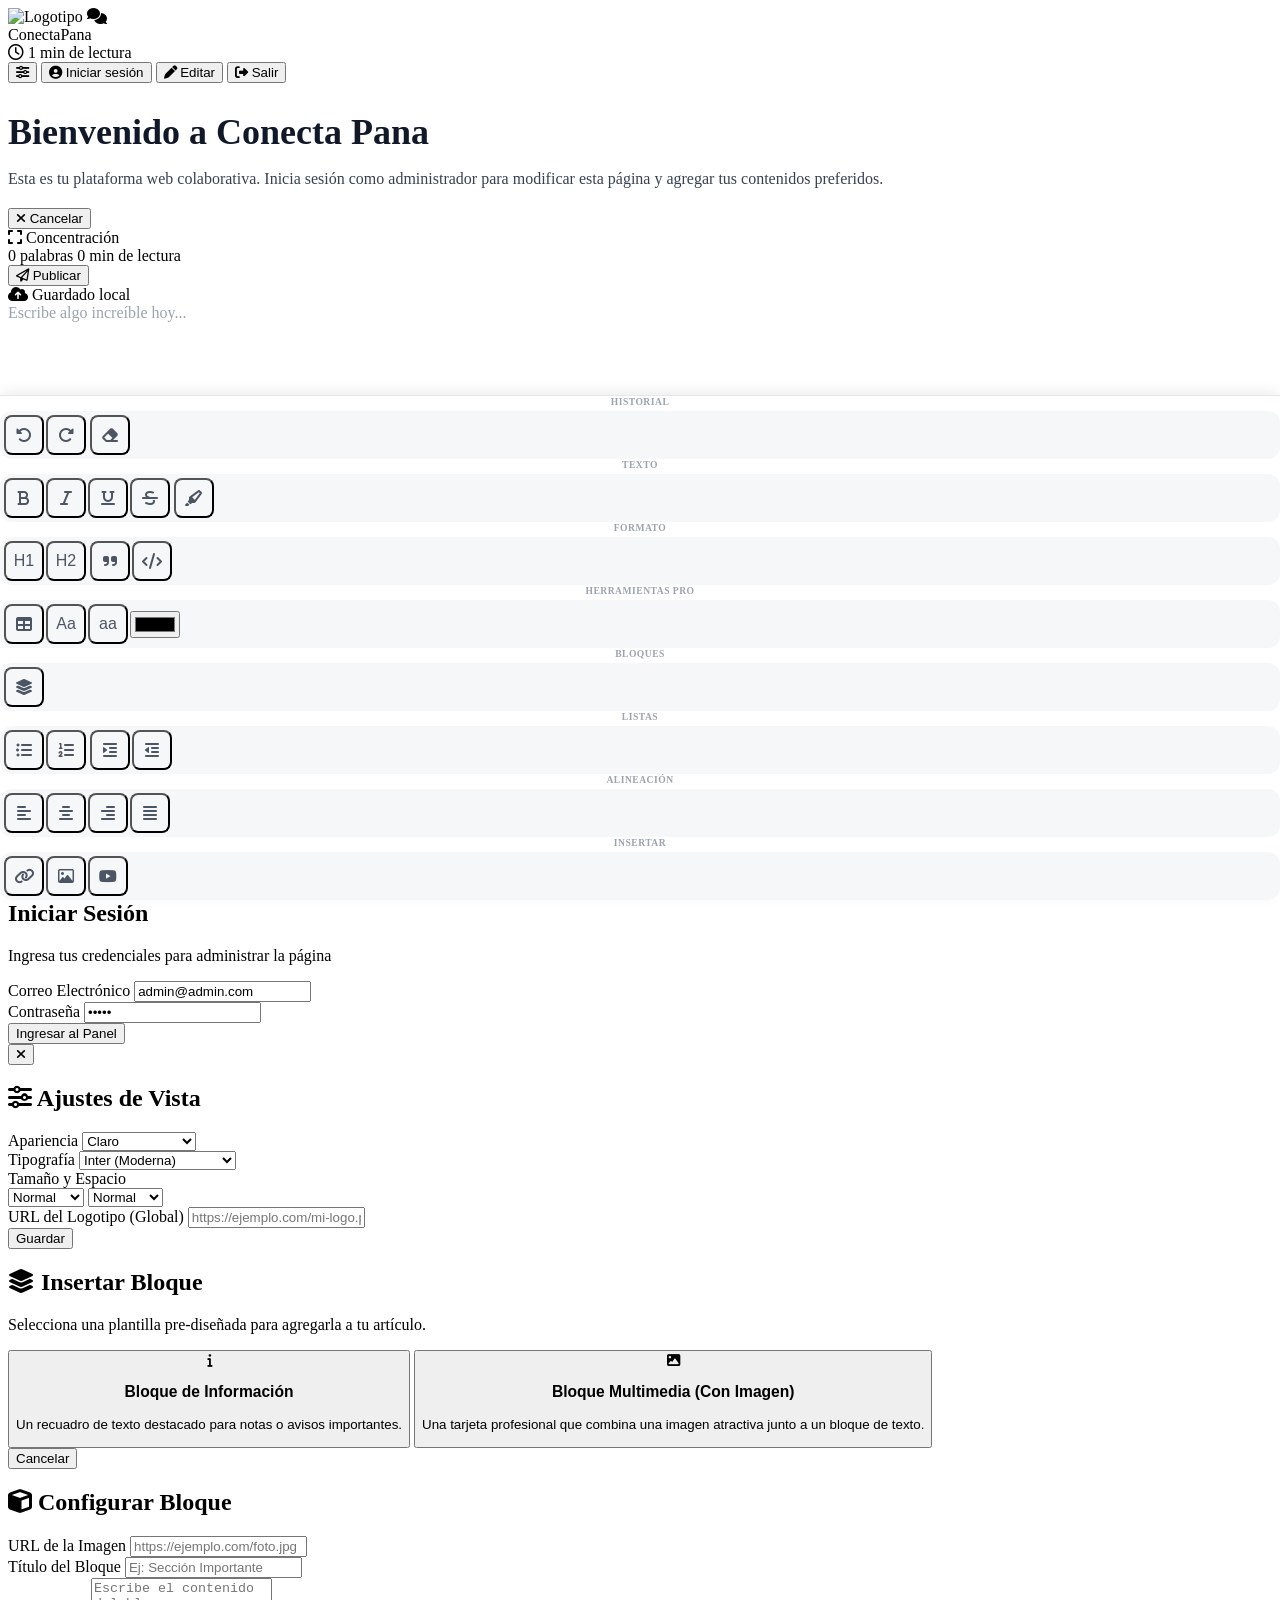
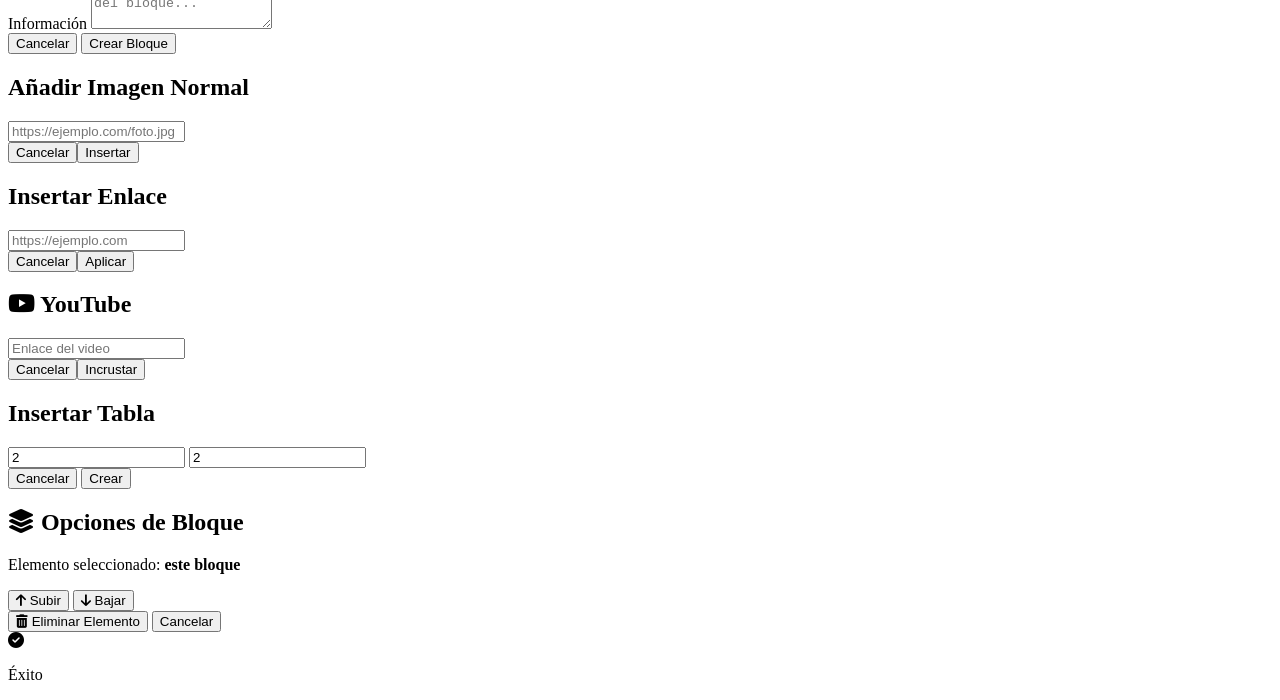
==== index.html @ 4a590394 "Add files via upload" ====
<!DOCTYPE html>
<html lang="es" class="scroll-smooth">
<head>
    <meta charset="UTF-8">
    <meta name="viewport" content="width=device-width, initial-scale=1.0, maximum-scale=1.0, user-scalable=no, interactive-widget=resizes-content">
    <title>Conecta Pana - Plataforma Editorial</title>
    
    <!-- Tailwind CSS -->
    <script src="https://cdn.tailwindcss.com"></script>
    <!-- FontAwesome para iconos de la interfaz -->
    <link rel="stylesheet" href="https://cdnjs.cloudflare.com/ajax/libs/font-awesome/6.4.0/css/all.min.css">
    <!-- Google Fonts seleccionadas para tipografía editorial -->
    <link href="https://fonts.googleapis.com/css2?family=Fira+Code:wght@400;500&family=Inter:wght@300;400;500;600;700&family=Merriweather:ital,wght@0,300;0,400;0,700;1,300&family=Playfair+Display:ital,wght@0,400;0,700;1,400&family=Roboto:wght@300;400;500;700&family=Lora:ital,wght@0,400;0,600;1,400&family=JetBrains+Mono:wght@300;400;500&family=Montserrat:wght@300;400;500;700&display=swap" rel="stylesheet">
    
    <script>
        tailwind.config = {
            darkMode: 'class', 
            theme: {
                extend: {
                    fontFamily: { 
                        sans: ['Inter', 'sans-serif'], serif: ['Merriweather', 'serif'], mono: ['Fira Code', 'monospace'],
                        display: ['Playfair Display', 'serif'], roboto: ['Roboto', 'sans-serif'], lora: ['Lora', 'serif'],
                        jetbrains: ['JetBrains Mono', 'monospace'], montserrat: ['Montserrat', 'sans-serif']
                    }
                }
            }
        }
    </script>
    
    <style>
        /* Estilos detallados del Rich Text para mantener homogeneidad visual */
        .prose-custom { color: #374151; transition: color 0.3s; word-wrap: break-word; }
        .prose-custom h1 { font-size: 2.25rem; font-weight: 700; color: #111827; margin-top: 1.75rem; margin-bottom: 0.75rem; line-height: 1.2; transition: color 0.3s; }
        .prose-custom h2 { font-size: 1.625rem; font-weight: 600; color: #1f2937; margin-top: 1.75rem; margin-bottom: 0.75rem; transition: color 0.3s; }
        .prose-custom h3 { font-size: 1.25rem; font-weight: 600; color: #374151; margin-top: 1.5rem; margin-bottom: 0.5rem; transition: color 0.3s; }
        .prose-custom p { margin-bottom: 1.25rem; }
        .prose-custom img { width: 100%; max-height: 500px; object-fit: cover; border-radius: 1rem; margin: 1.5rem 0; box-shadow: 0 4px 6px -1px rgba(0, 0, 0, 0.1); }
        .prose-custom ul { list-style-type: disc; padding-left: 1.75rem; margin-bottom: 1.25rem; }
        .prose-custom ol { list-style-type: decimal; padding-left: 1.75rem; margin-bottom: 1.25rem; }
        .prose-custom li { margin-bottom: 0.375rem; }
        .prose-custom b, .prose-custom strong { font-weight: 600; color: #111827; transition: color 0.3s; }
        .prose-custom a { color: #4f46e5; text-decoration: underline; text-underline-offset: 4px; }
        .prose-custom blockquote { border-left: 4px solid #e5e7eb; padding-left: 1rem; font-style: italic; color: #6b7280; margin: 1.25rem 0; }
        .prose-custom hr { border: 0; height: 1px; background: #e5e7eb; margin: 2rem 0; }
        .prose-custom pre { background-color: #1f2937; color: #f8f8f2; padding: 1rem; border-radius: 0.5rem; overflow-x: auto; font-family: 'JetBrains Mono', monospace; font-size: 0.875rem; margin: 1.5rem 0; }
        .prose-custom mark { background-color: #fef08a; color: #854d0e; padding: 0 0.25rem; border-radius: 0.25rem; }
        .prose-custom iframe { width: 100%; aspect-ratio: 16 / 9; border-radius: 0.75rem; margin: 1.5rem 0; }
        .prose-custom table { width: 100%; border-collapse: collapse; margin: 1.5rem 0; }
        .prose-custom td, .prose-custom th { border: 1px solid #e5e7eb; padding: 0.75rem; text-align: left; }
        
        /* Tema Oscuro */
        .dark .prose-custom { color: #d1d5db; }
        .dark .prose-custom h1, .dark .prose-custom b, .dark .prose-custom strong { color: #f9fafb; }
        .dark .prose-custom h2, .dark .prose-custom h3 { color: #f3f4f6; }
        .dark .prose-custom a { color: #818cf8; }
        .dark .prose-custom blockquote { border-left-color: #4b5563; color: #9ca3af; }
        .dark .prose-custom hr { background: #374151; }
        .dark .prose-custom pre { background-color: #111827; border: 1px solid #374151; }
        .dark .prose-custom mark { background-color: #ca8a04; color: #fef08a; }
        .dark .prose-custom td, .dark .prose-custom th { border-color: #374151; }

        /* Estilos Especiales: Bloques de Información y Multimedia */
        .prose-custom .custom-block-info { background: #f3f4f6; border-left: 4px solid #4f46e5; padding: 1.25rem; border-radius: 0 0.5rem 0.5rem 0; margin: 1.5rem 0; }
        .prose-custom .custom-block-info h3 { margin-top: 0; color: #111827; }
        .prose-custom .custom-block-info p:last-child { margin-bottom: 0; }
        
        .prose-custom .custom-block-media { display: flex; flex-direction: column; gap: 1.25rem; background: #ffffff; border: 1px solid #e5e7eb; padding: 1.25rem; border-radius: 0.75rem; margin: 1.5rem 0; box-shadow: 0 1px 3px rgba(0,0,0,0.05); }
        .prose-custom .custom-block-media img { margin: 0; border-radius: 0.5rem; width: 100%; height: 200px; object-fit: cover; }
        .prose-custom .custom-block-media h3 { margin-top: 0; color: #111827; }
        .prose-custom .custom-block-media p:last-child { margin-bottom: 0; }
        @media (min-width: 640px) {
            .prose-custom .custom-block-media { flex-direction: row; align-items: center; }
            .prose-custom .custom-block-media > div:first-child { flex: 1; min-width: 250px; }
            .prose-custom .custom-block-media > div:last-child { flex: 2; }
            .prose-custom .custom-block-media img { height: 100%; min-height: 180px; }
        }

        .dark .custom-block-info { background: #1f2937 !important; border-left-color: #6366f1 !important; }
        .dark .custom-block-info h3 { color: #f9fafb !important; }
        .dark .custom-block-media { background: #111827 !important; border-color: #374151 !important; }
        .dark .custom-block-media h3 { color: #f9fafb !important; }

        /* Tema Sepia */
        .sepia-mode { background-color: #f4ecd8 !important; color: #433422 !important; }
        .sepia-mode .prose-custom { color: #4f3f2e; }
        .sepia-mode .prose-custom h1, .sepia-mode .prose-custom h2, .sepia-mode .prose-custom h3, .sepia-mode .prose-custom b, .sepia-mode .prose-custom strong { color: #2c1a0c; }
        .sepia-mode .prose-custom a { color: #b45309; }
        .sepia-mode .prose-custom blockquote { border-left-color: #d97706; color: #6d5036; }
        .sepia-mode .prose-custom hr { background: #e6d3a8; }
        .sepia-mode .prose-custom pre { background-color: #e6d3a8; color: #433422; border: 1px solid #d9c391; }
        .sepia-mode .prose-custom td, .sepia-mode .prose-custom th { border-color: #d9c391; }
        .sepia-mode .custom-block-info { background: #e6d3a8 !important; border-left-color: #b45309 !important; }
        .sepia-mode .custom-block-info h3 { color: #2c1a0c !important; }
        .sepia-mode .custom-block-media { background: #f4ecd8 !important; border-color: #d9c391 !important; }
        .sepia-mode .custom-block-media h3 { color: #2c1a0c !important; }
        
        [contenteditable]:empty:before { content: attr(placeholder); color: #9ca3af; pointer-events: none; display: block; }

        .no-scrollbar::-webkit-scrollbar { display: none; }
        .no-scrollbar { -ms-overflow-style: none; scrollbar-width: none; }

        /* Barra de herramientas fija e inteligente */
        .mobile-toolbar {
            position: fixed; left: 0; right: 0; bottom: 0; z-index: 9999;
            background-color: rgba(255, 255, 255, 0.98); backdrop-filter: blur(10px);
            border-top: 1px solid #e5e7eb; box-shadow: 0 -4px 15px -3px rgba(0, 0, 0, 0.1);
            padding-bottom: env(safe-area-inset-bottom);
            transition: background-color 0.3s;
        }
        .dark .mobile-toolbar { background-color: rgba(17, 24, 39, 0.98); border-top-color: #374151; box-shadow: 0 -4px 15px -3px rgba(0, 0, 0, 0.5); }
        .sepia-mode .mobile-toolbar { background-color: rgba(244, 236, 216, 0.98); border-top-color: #e6d3a8; box-shadow: 0 -4px 15px -3px rgba(67, 52, 34, 0.1); }

        .toolbar-btn-mobile {
            flex-shrink: 0; width: 2.5rem; height: 2.5rem; display: flex; align-items: center; justify-content: center;
            border-radius: 0.5rem; color: #4b5563; background-color: transparent; transition: all 0.2s; font-size: 1rem;
        }
        .toolbar-btn-mobile:active { background-color: #e0e7ff; color: #4f46e5; }
        .dark .toolbar-btn-mobile { color: #e5e7eb; }
        .dark .toolbar-btn-mobile:active { background-color: #374151; color: #818cf8; }
        .sepia-mode .toolbar-btn-mobile { color: #5f4a36; }
        .sepia-mode .toolbar-btn-mobile:active { background-color: #e6d3a8; color: #b45309; }

        .toolbar-section { display: flex; flex-direction: column; gap: 0.25rem; position: relative; }
        .toolbar-section-label { font-size: 0.6rem; font-weight: 700; text-transform: uppercase; letter-spacing: 0.05em; color: #9ca3af; text-align: center; }
        .dark .toolbar-section-label { color: #6b7280; } .sepia-mode .toolbar-section-label { color: #a89f91; }
        
        .toolbar-group { display: flex; align-items: center; gap: 0.125rem; background-color: rgba(243, 244, 246, 0.7); padding: 0.25rem; border-radius: 0.75rem; }
        .dark .toolbar-group { background-color: rgba(31, 41, 55, 0.6); } .sepia-mode .toolbar-group { background-color: rgba(230, 211, 168, 0.4); }

        .editor-container { padding-bottom: 60vh; }

        /* Barra de progreso de lectura */
        #progress-container { position: fixed; top: 0; left: 0; width: 100%; height: 3px; z-index: 99999; background: transparent; }
        #progress-bar { height: 100%; width: 0%; background: linear-gradient(90deg, #4f46e5, #ec4899); transition: width 0.15s ease-out; }
    </style>
</head>
<body class="bg-[#fafafa] dark:bg-gray-900 min-h-screen font-sans text-gray-800 dark:text-gray-200 antialiased selection:bg-indigo-100 dark:selection:bg-indigo-900 transition-colors duration-300 relative">

    <!-- Barra de progreso -->
    <div id="progress-container"><div id="progress-bar"></div></div>

    <nav id="main-nav" class="sticky top-0 z-40 w-full bg-white/80 dark:bg-gray-900/80 backdrop-blur-lg border-b border-gray-200/50 dark:border-gray-800 shadow-sm transition-transform duration-300">
        <div class="max-w-6xl mx-auto px-4 h-16 flex justify-between items-center">
            
            <!-- Logotipo y Nombre -->
            <div class="flex items-center gap-2 text-indigo-600 dark:text-indigo-400">
                <div id="brand-logo-container" class="w-8 h-8 rounded-lg bg-indigo-600 dark:bg-indigo-500 text-white flex items-center justify-center overflow-hidden shadow-md">
                    <img id="brand-logo-img" src="" class="w-full h-full object-cover hidden animate-fade-in" alt="Logotipo">
                    <i id="brand-logo-icon" class="fa-solid fa-comments text-sm"></i>
                </div>
                <span class="font-bold text-lg tracking-tight text-gray-900 dark:text-white">Conecta<span class="text-indigo-600 dark:text-indigo-400 font-extrabold">Pana</span></span>
            </div>
            
            <!-- Herramientas de estado y sesión -->
            <div class="flex items-center gap-2">
                <!-- Estadísticas de lectura -->
                <div class="hidden md:flex items-center text-xs font-medium text-gray-500 dark:text-gray-400 mr-2 bg-gray-100 dark:bg-gray-800 px-3 py-1.5 rounded-full">
                    <i class="fa-regular fa-clock mr-1.5"></i> <span id="nav-read-time">1 min de lectura</span>
                </div>

                <button id="btn-open-settings" class="w-10 h-10 flex items-center justify-center rounded-full text-gray-600 dark:text-gray-300 bg-gray-100/80 dark:bg-gray-800 hover:bg-gray-200 dark:hover:bg-gray-700 transition-all cursor-pointer" title="Ajustes de visualización">
                    <i class="fa-solid fa-sliders"></i>
                </button>
                
                <!-- Botón de Iniciar sesión -->
                <button id="btn-open-login" class="flex items-center gap-2 px-4 py-2 rounded-full text-sm font-semibold text-white bg-indigo-600 dark:bg-indigo-500 hover:bg-indigo-700 dark:hover:bg-indigo-600 transition-all cursor-pointer shadow-md hover:scale-[1.02] active:scale-[0.98]">
                    <i class="fa-solid fa-circle-user text-base"></i>
                    <span class="hidden sm:inline">Iniciar sesión</span>
                </button>

                <!-- Botón de "Editar" -->
                <button id="btn-edit-page" class="hidden flex items-center gap-2 px-4 py-2 rounded-full text-sm font-semibold text-white bg-emerald-600 dark:bg-emerald-500 hover:bg-emerald-700 dark:hover:bg-emerald-600 transition-all cursor-pointer shadow-md hover:scale-[1.02] active:scale-[0.98]">
                    <i class="fa-solid fa-pen text-base"></i>
                    <span class="hidden sm:inline">Editar</span>
                </button>
                
                <!-- Botón de Cerrar sesión -->
                <button id="btn-logout" class="hidden px-4 py-2 rounded-full text-sm font-semibold text-red-600 dark:text-red-400 bg-red-50 dark:bg-red-900/30 hover:bg-red-100 transition-all cursor-pointer">
                    <i class="fa-solid fa-right-from-bracket mr-1"></i> Salir
                </button>
            </div>
        </div>
    </nav>

    <main id="main-container" class="max-w-3xl mx-auto mt-4 px-4 sm:px-6 transition-all duration-300">
        
        <!-- Vista previa de carga (Skeleton) -->
        <div id="skeleton-loader" class="w-full space-y-6 py-10 animate-pulse">
            <div class="h-10 bg-gray-200 dark:bg-gray-800 rounded-lg w-3/4"></div>
            <div class="space-y-3">
                <div class="h-4 bg-gray-200 dark:bg-gray-800 rounded w-full"></div>
                <div class="h-4 bg-gray-200 dark:bg-gray-800 rounded w-5/6"></div>
            </div>
        </div>

        <!-- Vista de lectura principal -->
        <article id="content-display" class="prose-custom w-full pb-20 transition-all duration-500"></article>

        <!-- Área del Editor -->
        <div id="content-editor-area" class="hidden flex flex-col bg-white dark:bg-gray-900 min-h-screen transition-all w-full">
            
            <div class="flex justify-between items-center py-3 border-b border-gray-100 dark:border-gray-800 sticky top-0 sm:top-[64px] bg-white/95 dark:bg-gray-900/95 backdrop-blur-md z-30">
                <button id="btn-cancel" class="px-3 py-2 text-sm font-medium text-gray-600 dark:text-gray-400 cursor-pointer flex items-center gap-1 hover:text-gray-800 dark:hover:text-gray-200 transition-colors">
                    <i class="fa-solid fa-xmark"></i> <span class="hidden sm:inline">Cancelar</span>
                </button>
                
                <div class="flex items-center gap-4 text-xs font-semibold text-gray-400">
                    <div class="flex items-center gap-1.5 bg-gray-100 dark:bg-gray-800 px-3 py-1.5 rounded-full cursor-pointer hover:bg-gray-200 dark:hover:bg-gray-700 transition" id="btn-fullscreen" title="Modo Concentración">
                        <i class="fa-solid fa-expand text-indigo-500"></i> <span class="hidden sm:inline">Concentración</span>
                    </div>
                    <div class="hidden sm:flex flex-col text-center">
                        <span id="editor-words" class="text-gray-700 dark:text-gray-300">0 palabras</span>
                        <span id="editor-time" class="text-[10px] font-normal">0 min de lectura</span>
                    </div>
                </div>
                
                <button id="btn-save" class="flex items-center gap-2 px-5 py-2 bg-indigo-600 hover:bg-indigo-700 text-white text-sm font-semibold rounded-full shadow-md transition-all cursor-pointer">
                    <i class="fa-regular fa-paper-plane"></i> <span class="hidden sm:inline">Publicar</span>
                </button>
            </div>
            
            <div class="editor-container w-full mt-2 relative">
                <div id="draft-indicator" class="absolute top-0 right-2 text-[10px] font-medium text-emerald-500 opacity-0 transition-opacity"><i class="fa-solid fa-cloud-arrow-up"></i> Guardado local</div>
                <div id="editor" contenteditable="true" placeholder="Escribe algo increíble hoy..." class="prose-custom w-full min-h-[400px] focus:outline-none bg-white dark:bg-gray-900 pt-4 relative"></div>
            </div>

            <div id="mobile-toolbar" class="mobile-toolbar hidden">
                <div class="h-1 w-10 bg-gray-300 dark:bg-gray-700 rounded-full mx-auto my-1"></div>
                <div class="flex overflow-x-auto gap-4 px-3 pb-3 pt-1 no-scrollbar scroll-smooth items-end">
                    
                    <div class="toolbar-section">
                        <span class="toolbar-section-label">Historial</span>
                        <div class="toolbar-group">
                            <button id="btn-undo" class="toolbar-btn-mobile" title="Deshacer"><i class="fa-solid fa-rotate-left"></i></button>
                            <button id="btn-redo" class="toolbar-btn-mobile" title="Rehacer"><i class="fa-solid fa-rotate-right"></i></button>
                            <div class="w-px h-5 bg-gray-300 dark:bg-gray-600 mx-0.5"></div>
                            <button id="btn-clear" class="toolbar-btn-mobile text-red-500" title="Limpiar Formato"><i class="fa-solid fa-eraser"></i></button>
                        </div>
                    </div>

                    <div class="toolbar-section">
                        <span class="toolbar-section-label">Texto</span>
                        <div class="toolbar-group">
                            <button id="btn-bold" class="toolbar-btn-mobile font-bold"><i class="fa-solid fa-bold"></i></button>
                            <button id="btn-italic" class="toolbar-btn-mobile italic"><i class="fa-solid fa-italic"></i></button>
                            <button id="btn-underline" class="toolbar-btn-mobile underline"><i class="fa-solid fa-underline"></i></button>
                            <button id="btn-strike" class="toolbar-btn-mobile line-through"><i class="fa-solid fa-strikethrough"></i></button>
                            <div class="w-px h-5 bg-gray-300 dark:bg-gray-600 mx-0.5"></div>
                            <button id="btn-highlight" class="toolbar-btn-mobile text-yellow-500" title="Resaltar"><i class="fa-solid fa-highlighter"></i></button>
                        </div>
                    </div>

                    <div class="toolbar-section">
                        <span class="toolbar-section-label">Formato</span>
                        <div class="toolbar-group">
                            <button id="btn-h1" class="toolbar-btn-mobile font-bold text-sm">H1</button>
                            <button id="btn-h2" class="toolbar-btn-mobile font-semibold text-sm">H2</button>
                            <div class="w-px h-5 bg-gray-300 dark:bg-gray-600 mx-0.5"></div>
                            <button id="btn-quote" class="toolbar-btn-mobile"><i class="fa-solid fa-quote-right text-sm"></i></button>
                            <button id="btn-code" class="toolbar-btn-mobile font-mono text-sm"><i class="fa-solid fa-code"></i></button>
                        </div>
                    </div>

                    <div class="toolbar-section">
                        <span class="toolbar-section-label text-blue-600">Herramientas Pro</span>
                        <div class="toolbar-group border border-blue-100 dark:border-blue-900 bg-blue-50/50 dark:bg-blue-900/20">
                            <button id="btn-open-table" class="toolbar-btn-mobile" title="Insertar Tabla"><i class="fa-solid fa-table"></i></button>
                            <button id="btn-upper" class="toolbar-btn-mobile" title="MAYÚSCULAS">Aa</button>
                            <button id="btn-lower" class="toolbar-btn-mobile" title="minúsculas">aa</button>
                            <input type="color" id="color-picker" class="w-6 h-6 rounded-full cursor-pointer ml-1" title="Color de texto">
                        </div>
                    </div>

                    <div class="toolbar-section">
                        <span class="toolbar-section-label text-emerald-600 dark:text-emerald-400">Bloques</span>
                        <div class="toolbar-group border border-emerald-200 dark:border-emerald-800 bg-emerald-50/50 dark:bg-emerald-900/20">
                            <button id="btn-open-blocks" class="toolbar-btn-mobile text-emerald-600 dark:text-emerald-400" title="Insertar Bloque Pre-diseñado"><i class="fa-solid fa-layer-group"></i></button>
                        </div>
                    </div>

                    <div class="toolbar-section">
                        <span class="toolbar-section-label">Listas</span>
                        <div class="toolbar-group">
                            <button id="btn-ul" class="toolbar-btn-mobile"><i class="fa-solid fa-list-ul"></i></button>
                            <button id="btn-ol" class="toolbar-btn-mobile"><i class="fa-solid fa-list-ol"></i></button>
                            <div class="w-px h-5 bg-gray-300 dark:bg-gray-600 mx-0.5"></div>
                            <button id="btn-indent" class="toolbar-btn-mobile text-sm" title="Aumentar Sangría"><i class="fa-solid fa-indent"></i></button>
                            <button id="btn-outdent" class="toolbar-btn-mobile text-sm" title="Reducir Sangría"><i class="fa-solid fa-outdent"></i></button>
                        </div>
                    </div>

                    <div class="toolbar-section">
                        <span class="toolbar-section-label">Alineación</span>
                        <div class="toolbar-group">
                            <button id="btn-align-left" class="toolbar-btn-mobile"><i class="fa-solid fa-align-left"></i></button>
                            <button id="btn-align-center" class="toolbar-btn-mobile"><i class="fa-solid fa-align-center"></i></button>
                            <button id="btn-align-right" class="toolbar-btn-mobile"><i class="fa-solid fa-align-right"></i></button>
                            <button id="btn-align-justify" class="toolbar-btn-mobile"><i class="fa-solid fa-align-justify"></i></button>
                        </div>
                    </div>

                    <div class="toolbar-section pr-4">
                        <span class="toolbar-section-label text-indigo-500">Insertar</span>
                        <div class="toolbar-group border border-indigo-100 dark:border-indigo-900 bg-indigo-50/50 dark:bg-indigo-900/20">
                            <button id="btn-open-link" class="toolbar-btn-mobile text-blue-600 dark:text-blue-400" title="Vincular enlace"><i class="fa-solid fa-link"></i></button>
                            <button id="btn-open-image" class="toolbar-btn-mobile text-indigo-600 dark:text-indigo-400" title="Añadir imagen"><i class="fa-regular fa-image"></i></button>
                            <button id="btn-open-youtube" class="toolbar-btn-mobile text-red-600 dark:text-red-500" title="Incrustar YouTube"><i class="fa-brands fa-youtube text-lg"></i></button>
                        </div>
                    </div>

                </div>
            </div>
        </div>
    </main>

    
    <!-- Modal Iniciar Sesión -->
    <div id="login-modal" class="fixed inset-0 z-50 flex justify-center items-center p-4 bg-black/60 backdrop-blur-sm opacity-0 pointer-events-none transition-all duration-300">
        <div class="modal-content bg-white dark:bg-gray-900 rounded-2xl shadow-2xl w-full max-w-sm p-7 border border-gray-100 dark:border-gray-800 relative">
            <div class="text-center mb-6">
                <div class="w-12 h-12 rounded-full bg-indigo-50 dark:bg-indigo-900/30 flex items-center justify-center mx-auto mb-3">
                    <i class="fa-solid fa-user-shield text-xl text-indigo-600 dark:text-indigo-400"></i>
                </div>
                <h2 class="text-2xl font-bold text-gray-900 dark:text-white">Iniciar Sesión</h2>
                <p class="text-xs text-gray-500 dark:text-gray-400 mt-1">Ingresa tus credenciales para administrar la página</p>
            </div>
            
            <form id="login-form" class="space-y-4">
                <div>
                    <label for="email" class="block text-xs font-semibold text-gray-500 dark:text-gray-400 uppercase tracking-wider mb-1">Correo Electrónico</label>
                    <input type="email" id="email" required class="block w-full px-4 py-3 border border-gray-200 dark:border-gray-700 rounded-xl bg-gray-50 dark:bg-gray-800 text-gray-900 dark:text-white outline-none focus:ring-2 focus:ring-indigo-500 transition-all" placeholder="admin@admin.com" value="admin@admin.com">
                </div>
                <div>
                    <label for="password" class="block text-xs font-semibold text-gray-500 dark:text-gray-400 uppercase tracking-wider mb-1">Contraseña</label>
                    <input type="password" id="password" required class="block w-full px-4 py-3 border border-gray-200 dark:border-gray-700 rounded-xl bg-gray-50 dark:bg-gray-800 text-gray-900 dark:text-white outline-none focus:ring-2 focus:ring-indigo-500 transition-all" placeholder="12345" value="12345">
                </div>
                
                <button type="submit" class="w-full bg-indigo-600 text-white font-semibold py-3.5 rounded-xl shadow-lg hover:bg-indigo-700 transition-all active:scale-[0.98] cursor-pointer mt-2">
                    Ingresar al Panel
                </button>
            </form>
            <button id="btn-close-login" class="absolute top-4 right-4 text-gray-400 w-8 h-8 rounded-full flex items-center justify-center hover:bg-gray-100 dark:hover:bg-gray-800 cursor-pointer transition-colors"><i class="fa-solid fa-times"></i></button>
        </div>
    </div>

    <!-- Modal Ajustes -->
    <div id="settings-modal" class="fixed inset-0 z-50 flex justify-center items-center p-4 bg-black/60 backdrop-blur-sm opacity-0 pointer-events-none transition-all duration-300">
        <div class="modal-content bg-white dark:bg-gray-900 rounded-2xl shadow-2xl w-full max-w-sm p-7 border border-gray-100 dark:border-gray-800 relative max-h-[90vh] overflow-y-auto">
            <h2 class="text-xl font-bold dark:text-white mb-6"><i class="fa-solid fa-sliders text-indigo-600 mr-2"></i> Ajustes de Vista</h2>
            <div class="space-y-4">
                <div>
                    <label class="block text-xs font-semibold uppercase tracking-wider text-gray-400 mb-1">Apariencia</label>
                    <select id="setting-theme" class="w-full p-3 border rounded-xl bg-white dark:bg-gray-800 border-gray-200 dark:border-gray-700 dark:text-white outline-none cursor-pointer"><option value="light">Claro</option><option value="dark">Oscuro</option><option value="sepia">Sepia (Lectura)</option></select>
                </div>
                <div>
                    <label class="block text-xs font-semibold uppercase tracking-wider text-gray-400 mb-1">Tipografía</label>
                    <select id="setting-font-family" class="w-full p-3 border rounded-xl bg-white dark:bg-gray-800 border-gray-200 dark:border-gray-700 dark:text-white outline-none cursor-pointer"><option value="font-sans">Inter (Moderna)</option><option value="font-serif">Merriweather (Clásica)</option><option value="font-mono">Fira Code (Técnica)</option><option value="font-display">Playfair (Elegante)</option><option value="font-roboto">Roboto (Funcional)</option><option value="font-lora">Lora (Editorial)</option><option value="font-jetbrains">JetBrains (Código)</option><option value="font-montserrat">Montserrat (Geo)</option></select>
                </div>
                <div>
                    <label class="block text-xs font-semibold uppercase tracking-wider text-gray-400 mb-1">Tamaño y Espacio</label>
                    <div class="flex gap-2">
                        <select id="setting-font-size" class="w-1/2 p-3 border rounded-xl bg-white dark:bg-gray-800 border-gray-200 dark:border-gray-700 dark:text-white outline-none"><option value="text-sm">Pequeño</option><option value="text-base">Normal</option><option value="text-lg">Grande</option></select>
                        <select id="setting-line-height" class="w-1/2 p-3 border rounded-xl bg-white dark:bg-gray-800 border-gray-200 dark:border-gray-700 dark:text-white outline-none"><option value="leading-normal">Normal</option><option value="leading-relaxed">Relajado</option><option value="leading-loose">Amplio</option></select>
                    </div>
                </div>
                <div id="admin-logo-section" class="hidden">
                    <label class="block text-xs font-semibold uppercase tracking-wider text-indigo-500 dark:text-indigo-400 mb-1">URL del Logotipo (Global)</label>
                    <input type="url" id="setting-logo-url" class="w-full p-3 border rounded-xl bg-white dark:bg-gray-800 border-gray-200 dark:border-gray-700 dark:text-white outline-none" placeholder="https://ejemplo.com/mi-logo.png">
                </div>
            </div>
            <button id="btn-close-settings" class="w-full mt-6 bg-indigo-600 text-white py-3 rounded-xl font-medium shadow-md hover:bg-indigo-700 cursor-pointer">Guardar</button>
        </div>
    </div>

    <!-- Modal Elegir Bloque -->
    <div id="blocks-modal" class="fixed inset-0 z-50 flex justify-center items-end sm:items-center p-4 bg-black/60 backdrop-blur-sm opacity-0 pointer-events-none transition-all duration-300">
        <div class="modal-content bg-white dark:bg-gray-900 rounded-t-3xl sm:rounded-2xl shadow-2xl w-full max-w-md p-6 border-t sm:border border-gray-100 dark:border-gray-800 relative max-h-[85vh] overflow-y-auto">
            <h2 class="text-xl font-bold dark:text-white mb-2"><i class="fa-solid fa-layer-group text-emerald-500 mr-2"></i> Insertar Bloque</h2>
            <p class="text-sm text-gray-500 dark:text-gray-400 mb-6">Selecciona una plantilla pre-diseñada para agregarla a tu artículo.</p>
            
            <div class="space-y-4">
                <button id="btn-insert-block-info" class="w-full flex items-start gap-4 p-4 rounded-xl border border-gray-200 dark:border-gray-700 hover:bg-emerald-50 dark:hover:bg-emerald-900/20 hover:border-emerald-200 dark:hover:border-emerald-800 transition-all text-left group cursor-pointer">
                    <div class="w-12 h-12 rounded-lg bg-indigo-100 dark:bg-indigo-900/40 text-indigo-600 dark:text-indigo-400 flex items-center justify-center shrink-0"><i class="fa-solid fa-info text-xl"></i></div>
                    <div>
                        <h3 class="font-bold text-gray-900 dark:text-white group-hover:text-emerald-700 dark:group-hover:text-emerald-400">Bloque de Información</h3>
                        <p class="text-xs text-gray-500 dark:text-gray-400 mt-1">Un recuadro de texto destacado para notas o avisos importantes.</p>
                    </div>
                </button>

                <button id="btn-insert-block-media" class="w-full flex items-start gap-4 p-4 rounded-xl border border-gray-200 dark:border-gray-700 hover:bg-emerald-50 dark:hover:bg-emerald-900/20 hover:border-emerald-200 dark:hover:border-emerald-800 transition-all text-left group cursor-pointer">
                    <div class="w-12 h-12 rounded-lg bg-blue-100 dark:bg-blue-900/40 text-blue-600 dark:text-blue-400 flex items-center justify-center shrink-0"><i class="fa-solid fa-image text-xl"></i></div>
                    <div>
                        <h3 class="font-bold text-gray-900 dark:text-white group-hover:text-emerald-700 dark:group-hover:text-emerald-400">Bloque Multimedia (Con Imagen)</h3>
                        <p class="text-xs text-gray-500 dark:text-gray-400 mt-1">Una tarjeta profesional que combina una imagen atractiva junto a un bloque de texto.</p>
                    </div>
                </button>
            </div>
            <button id="btn-close-blocks" class="w-full mt-6 bg-gray-100 dark:bg-gray-800 text-gray-700 dark:text-gray-200 py-3 rounded-xl font-medium cursor-pointer">Cancelar</button>
        </div>
    </div>

    <!-- Modal Constructor de Bloques -->
    <div id="block-builder-modal" class="fixed inset-0 z-50 flex justify-center items-center p-4 bg-black/60 backdrop-blur-sm opacity-0 pointer-events-none transition-all duration-300">
        <div class="modal-content bg-white dark:bg-gray-900 rounded-2xl shadow-2xl w-full max-w-sm p-7 border border-gray-100 dark:border-gray-800 relative max-h-[90vh] overflow-y-auto">
            <h2 class="text-xl font-bold dark:text-white mb-4"><i class="fa-solid fa-cube text-emerald-500 mr-2"></i> Configurar Bloque</h2>
            
            <div class="space-y-4">
                <div id="block-builder-image-wrapper" class="hidden">
                    <label class="block text-xs font-semibold text-gray-500 dark:text-gray-400 uppercase tracking-wider mb-1">URL de la Imagen</label>
                    <input type="url" id="block-builder-image" class="w-full p-3 border rounded-xl bg-white dark:bg-gray-800 border-gray-200 dark:border-gray-700 dark:text-white outline-none focus:ring-2 focus:ring-emerald-500 transition-all" placeholder="https://ejemplo.com/foto.jpg">
                </div>
                <div>
                    <label class="block text-xs font-semibold text-gray-500 dark:text-gray-400 uppercase tracking-wider mb-1">Título del Bloque</label>
                    <input type="text" id="block-builder-title" class="w-full p-3 border rounded-xl bg-white dark:bg-gray-800 border-gray-200 dark:border-gray-700 dark:text-white outline-none focus:ring-2 focus:ring-emerald-500 transition-all" placeholder="Ej: Sección Importante">
                </div>
                <div>
                    <label class="block text-xs font-semibold text-gray-500 dark:text-gray-400 uppercase tracking-wider mb-1">Información</label>
                    <textarea id="block-builder-text" rows="3" class="w-full p-3 border rounded-xl bg-white dark:bg-gray-800 border-gray-200 dark:border-gray-700 dark:text-white outline-none focus:ring-2 focus:ring-emerald-500 transition-all resize-none" placeholder="Escribe el contenido del bloque..."></textarea>
                </div>
            </div>
            
            <div class="flex justify-end gap-3 mt-6">
                <button id="btn-close-block-builder" class="px-5 py-2.5 bg-gray-100 dark:bg-gray-800 dark:text-white rounded-xl cursor-pointer text-sm font-medium">Cancelar</button>
                <button id="btn-insert-block-builder" class="px-5 py-2.5 bg-emerald-600 hover:bg-emerald-700 text-white rounded-xl cursor-pointer transition-colors shadow-md text-sm font-medium">Crear Bloque</button>
            </div>
        </div>
    </div>

    <!-- Modales de inserción básicos -->
    <div id="image-modal" class="fixed inset-0 z-50 flex justify-center items-center p-4 bg-black/60 backdrop-blur-sm opacity-0 pointer-events-none transition-all duration-300">
        <div class="modal-content bg-white dark:bg-gray-900 rounded-2xl shadow-2xl w-full max-w-sm p-7 border border-gray-100 dark:border-gray-800 relative">
            <h2 class="text-xl font-bold dark:text-white mb-4">Añadir Imagen Normal</h2>
            <input type="url" id="image-url" class="w-full p-3 border rounded-xl mb-4 bg-white dark:bg-gray-800 border-gray-200 dark:border-gray-700 dark:text-white outline-none" placeholder="https://ejemplo.com/foto.jpg">
            <div class="flex justify-end gap-3"><button id="btn-close-image" class="px-5 py-2 bg-gray-100 dark:bg-gray-800 dark:text-white rounded-xl cursor-pointer">Cancelar</button><button id="btn-insert-image" class="px-5 py-2 bg-blue-600 text-white rounded-xl cursor-pointer">Insertar</button></div>
        </div>
    </div>
    
    <div id="link-modal" class="fixed inset-0 z-50 flex justify-center items-center p-4 bg-black/60 backdrop-blur-sm opacity-0 pointer-events-none transition-all duration-300">
        <div class="modal-content bg-white dark:bg-gray-900 rounded-2xl shadow-2xl w-full max-w-sm p-7 border border-gray-100 dark:border-gray-800 relative">
            <h2 class="text-xl font-bold dark:text-white mb-4">Insertar Enlace</h2>
            <input type="url" id="link-url" class="w-full p-3 border rounded-xl mb-4 bg-white dark:bg-gray-800 border-gray-200 dark:border-gray-700 dark:text-white outline-none" placeholder="https://ejemplo.com">
            <div class="flex justify-end gap-3"><button id="btn-close-link" class="px-5 py-2 bg-gray-100 dark:bg-gray-800 dark:text-white rounded-xl cursor-pointer">Cancelar</button><button id="btn-insert-link" class="px-5 py-2 bg-indigo-600 text-white rounded-xl cursor-pointer">Aplicar</button></div>
        </div>
    </div>
    
    <div id="youtube-modal" class="fixed inset-0 z-50 flex justify-center items-center p-4 bg-black/60 backdrop-blur-sm opacity-0 pointer-events-none transition-all duration-300">
        <div class="modal-content bg-white dark:bg-gray-900 rounded-2xl shadow-2xl w-full max-w-sm p-7 border border-gray-100 dark:border-gray-800 relative">
            <h2 class="text-xl font-bold dark:text-white mb-4"><i class="fa-brands fa-youtube text-red-500 mr-2"></i> YouTube</h2>
            <input type="url" id="youtube-url" class="w-full p-3 border rounded-xl mb-4 bg-white dark:bg-gray-800 border-gray-200 dark:border-gray-700 dark:text-white outline-none focus:ring-2 focus:ring-red-500" placeholder="Enlace del video">
            <div class="flex justify-end gap-3"><button id="btn-close-youtube" class="px-5 py-2 bg-gray-100 dark:bg-gray-800 dark:text-white rounded-xl cursor-pointer">Cancelar</button><button id="btn-insert-youtube" class="px-5 py-2 bg-red-600 text-white rounded-xl cursor-pointer">Incrustar</button></div>
        </div>
    </div>

    <!-- Modal Tabla -->
    <div id="table-modal" class="fixed inset-0 z-50 flex justify-center items-center p-4 bg-black/60 backdrop-blur-sm opacity-0 pointer-events-none transition-all duration-300">
        <div class="modal-content bg-white dark:bg-gray-900 rounded-2xl shadow-2xl w-full max-w-sm p-7 border border-gray-100 dark:border-gray-800 relative">
            <h2 class="text-xl font-bold dark:text-white mb-4">Insertar Tabla</h2>
            <div class="flex gap-4 mb-4">
                <input type="number" id="table-rows" value="2" class="w-1/2 p-3 border rounded-xl bg-gray-50 dark:bg-gray-800 dark:text-white outline-none" placeholder="Filas">
                <input type="number" id="table-cols" value="2" class="w-1/2 p-3 border rounded-xl bg-gray-50 dark:bg-gray-800 dark:text-white outline-none" placeholder="Columnas">
            </div>
            <div class="flex justify-end gap-3">
                <button id="btn-close-table" class="px-5 py-2 bg-gray-100 dark:bg-gray-800 dark:text-white rounded-xl cursor-pointer">Cancelar</button>
                <button id="btn-insert-table" class="px-5 py-2 bg-blue-600 text-white rounded-xl cursor-pointer">Crear</button>
            </div>
        </div>
    </div>

    <!-- Modal para Acciones de Elemento (Mover y Eliminar) -->
    <div id="element-actions-modal" class="fixed inset-0 z-50 flex justify-center items-center p-4 bg-black/60 backdrop-blur-sm opacity-0 pointer-events-none transition-all duration-300">
        <div class="modal-content bg-white dark:bg-gray-900 rounded-2xl shadow-2xl w-full max-w-sm p-6 border border-gray-100 dark:border-gray-800 relative">
            <h2 class="text-xl font-bold dark:text-white mb-1"><i class="fa-solid fa-layer-group text-indigo-500 mr-2"></i> Opciones de Bloque</h2>
            <p class="text-sm text-gray-500 dark:text-gray-400 mb-5">Elemento seleccionado: <strong id="action-element-name" class="text-gray-800 dark:text-white">este bloque</strong></p>
            
            <div class="grid grid-cols-2 gap-3 mb-4">
                <button id="btn-move-up" class="flex flex-col items-center justify-center p-4 bg-gray-50 dark:bg-gray-800 rounded-xl hover:bg-indigo-50 dark:hover:bg-indigo-900/30 hover:text-indigo-600 dark:hover:text-indigo-400 transition-colors cursor-pointer text-gray-700 dark:text-gray-300 border border-gray-200 dark:border-gray-700">
                    <i class="fa-solid fa-arrow-up mb-2 text-xl"></i>
                    <span class="text-xs font-semibold uppercase tracking-wider">Subir</span>
                </button>
                <button id="btn-move-down" class="flex flex-col items-center justify-center p-4 bg-gray-50 dark:bg-gray-800 rounded-xl hover:bg-indigo-50 dark:hover:bg-indigo-900/30 hover:text-indigo-600 dark:hover:text-indigo-400 transition-colors cursor-pointer text-gray-700 dark:text-gray-300 border border-gray-200 dark:border-gray-700">
                    <i class="fa-solid fa-arrow-down mb-2 text-xl"></i>
                    <span class="text-xs font-semibold uppercase tracking-wider">Bajar</span>
                </button>
            </div>
            
            <button id="btn-confirm-delete-action" class="w-full flex items-center justify-center gap-2 p-3 mb-3 bg-red-50 dark:bg-red-900/20 text-red-600 dark:text-red-400 rounded-xl hover:bg-red-100 dark:hover:bg-red-900/40 transition-colors cursor-pointer border border-red-200 dark:border-red-800/30 font-medium">
                <i class="fa-solid fa-trash-can"></i> Eliminar Elemento
            </button>
            
            <button id="btn-close-actions" class="w-full p-3 bg-gray-100 dark:bg-gray-800 dark:text-white rounded-xl cursor-pointer text-sm font-medium transition-colors hover:bg-gray-200 dark:hover:bg-gray-700">Cancelar</button>
        </div>
    </div>

    <!-- Alertas Flotantes (Toasts) -->
    <div id="toast" class="fixed top-20 right-4 left-4 sm:left-auto sm:right-10 transform transition-all duration-400 translate-y-[-150%] opacity-0 z-[100] pointer-events-none">
        <div class="bg-white/95 dark:bg-gray-800/95 backdrop-blur-md border border-gray-200 dark:border-gray-700 shadow-2xl rounded-2xl p-4 flex items-center justify-center sm:min-w-[280px]">
            <i id="toast-icon" class="fa-solid fa-circle-check text-green-400 mr-3 text-xl"></i>
            <p id="toast-message" class="text-sm font-semibold text-gray-800 dark:text-gray-100 text-center">Éxito</p>
        </div>
    </div>

    <script>
        (function() {
            const appWrapper = document.body;

            window.appState = {
                isEditing: false, isAdmin: false, savedSelection: null, isFullscreen: false, currentLogoUrl: "",
                currentSettings: JSON.parse(localStorage.getItem('webEditorSettings')) || { fontFamily: 'font-sans', fontSize: 'text-base', theme: 'light', lineHeight: 'leading-normal' }
            };
            const state = window.appState;

            const DOM = {
                nav: document.getElementById('main-nav'),
                display: document.getElementById('content-display'),
                editorArea: document.getElementById('content-editor-area'),
                editor: document.getElementById('editor'),
                mobileToolbar: document.getElementById('mobile-toolbar'),
                skeleton: document.getElementById('skeleton-loader'),
                progressBar: document.getElementById('progress-bar'),
                statsWords: document.getElementById('editor-words'),
                statsTime: document.getElementById('editor-time'),
                navTime: document.getElementById('nav-read-time'),
                draftInd: document.getElementById('draft-indicator')
            };

            window.addEventListener('scroll', () => {
                const winScroll = document.body.scrollTop || document.documentElement.scrollTop;
                const height = document.documentElement.scrollHeight - document.documentElement.clientHeight;
                const scrolled = (winScroll / height) * 100;
                if(DOM.progressBar) DOM.progressBar.style.width = scrolled + "%";
            });

            function updateStats(textHtml, targetElementWords = null, targetElementTime = null) {
                const temp = document.createElement('div');
                temp.innerHTML = textHtml;
                const text = temp.innerText || "";
                const words = text.trim().split(/\s+/).filter(w => w.length > 0).length;
                const readTime = Math.max(1, Math.ceil(words / 200)); 
                
                if(targetElementWords) targetElementWords.textContent = `${words} palabras`;
                if(targetElementTime) targetElementTime.textContent = `${readTime} min de lectura`;
                return { words, readTime };
            }

            let saveTimeout;
            DOM.editor.addEventListener('input', () => {
                updateStats(DOM.editor.innerHTML, DOM.statsWords, DOM.statsTime);
                clearTimeout(saveTimeout);
                DOM.draftInd.classList.remove('opacity-100');
                
                saveTimeout = setTimeout(() => {
                    localStorage.setItem('conectaPanaDraft', DOM.editor.innerHTML);
                    DOM.draftInd.classList.add('opacity-100');
                    setTimeout(() => DOM.draftInd.classList.remove('opacity-100'), 2000);
                }, 1500);
            });

            document.getElementById('btn-fullscreen').addEventListener('click', (e) => {
                e.preventDefault();
                state.isFullscreen = !state.isFullscreen;
                if(state.isFullscreen) {
                    DOM.nav.classList.add('-translate-y-full'); 
                    document.getElementById('btn-fullscreen').innerHTML = `<i class="fa-solid fa-compress text-gray-500"></i> <span class="hidden sm:inline">Restaurar</span>`;
                } else {
                    DOM.nav.classList.remove('-translate-y-full'); 
                    document.getElementById('btn-fullscreen').innerHTML = `<i class="fa-solid fa-expand text-indigo-500"></i> <span class="hidden sm:inline">Concentración</span>`;
                }
            });

            window.showToast = function(message, type = 'success') {
                const toast = document.getElementById('toast');
                const tMsg = document.getElementById('toast-message');
                const tIcon = document.getElementById('toast-icon');
                if (!toast) return;
                tMsg.textContent = message; toast.classList.remove('translate-y-[-150%]', 'opacity-0');
                if (type === 'error') tIcon.className = 'fa-solid fa-circle-exclamation text-red-400 mr-3 text-lg';
                else if (type === 'info') tIcon.className = 'fa-solid fa-circle-info text-blue-400 mr-3 text-lg';
                else tIcon.className = 'fa-solid fa-circle-check text-green-400 mr-3 text-lg';
                setTimeout(() => toast.classList.add('translate-y-[-150%]', 'opacity-0'), 3500);
            };

            window.toggleModal = function(modalEl, show) {
                if (!modalEl) return;
                if (show) {
                    modalEl.classList.remove('pointer-events-none', 'opacity-0');
                    modalEl.classList.add('pointer-events-auto', 'opacity-100');
                } else {
                    modalEl.classList.add('pointer-events-none', 'opacity-0');
                    modalEl.classList.remove('pointer-events-auto', 'opacity-100');
                }
            };

            window.updateLogoUI = function(url) {
                const img = document.getElementById('brand-logo-img');
                const icon = document.getElementById('brand-logo-icon');
                const container = document.getElementById('brand-logo-container');
                if (!img || !icon || !container) return;

                if (url) {
                    img.src = url;
                    img.classList.remove('hidden');
                    icon.classList.add('hidden');
                    container.classList.remove('bg-indigo-600', 'dark:bg-indigo-500');
                } else {
                    img.src = '';
                    img.classList.add('hidden');
                    icon.classList.remove('hidden');
                    container.classList.add('bg-indigo-600', 'dark:bg-indigo-500');
                }
            };

            window.applySettings = function() {
                appWrapper.classList.remove('font-sans', 'font-serif', 'font-mono', 'font-display', 'font-roboto', 'font-lora', 'font-jetbrains', 'font-montserrat', 'text-sm', 'text-base', 'text-lg', 'text-xl');
                DOM.display.classList.remove('leading-normal', 'leading-relaxed', 'leading-loose');
                DOM.editor.classList.remove('leading-normal', 'leading-relaxed', 'leading-loose');

                appWrapper.classList.add(state.currentSettings.fontFamily, state.currentSettings.fontSize);
                DOM.display.classList.add(state.currentSettings.lineHeight || 'leading-normal');
                DOM.editor.classList.add(state.currentSettings.lineHeight || 'leading-normal');
                
                document.documentElement.classList.remove('dark'); 
                appWrapper.classList.remove('sepia-mode');
                
                if (state.currentSettings.theme === 'dark') document.documentElement.classList.add('dark');
                else if (state.currentSettings.theme === 'sepia') appWrapper.classList.add('sepia-mode');

                ['font-family', 'font-size', 'theme', 'line-height'].forEach(k => {
                    let el = document.getElementById('setting-'+k);
                    if(el && state.currentSettings[k.replace('-f','F').replace('-s','S').replace('-h','H')]) el.value = state.currentSettings[k.replace('-f','F').replace('-s','S').replace('-h','H')];
                });
            };

            window.applySettings();

            DOM.display.innerHTML = "<h1>Bienvenido a Conecta Pana</h1><p>Esta es tu plataforma web colaborativa. Inicia sesión como administrador para modificar esta página y agregar tus contenidos preferidos.</p>";
            if (DOM.skeleton) DOM.skeleton.classList.add('hidden');
            updateStats(DOM.display.innerHTML, null, DOM.navTime); 

            window.updateToolbarPosition = function() {
                if (!state.isEditing || !DOM.mobileToolbar) return;
                if (window.visualViewport) {
                    const keyboardHeight = window.innerHeight - window.visualViewport.height;
                    const bottomOffset = keyboardHeight - window.visualViewport.offsetTop;
                    DOM.mobileToolbar.style.bottom = `${Math.max(0, bottomOffset)}px`;
                }
            };

            if (window.visualViewport) {
                window.visualViewport.addEventListener('resize', window.updateToolbarPosition);
                window.visualViewport.addEventListener('scroll', window.updateToolbarPosition);
            }
            ['focus','click','keyup','input'].forEach(evt => DOM.editor.addEventListener(evt, () => setTimeout(window.updateToolbarPosition, 50)));

            DOM.editor.addEventListener('paste', (e) => {
                e.preventDefault();
                const text = (e.originalEvent || e).clipboardData.getData('text/plain');
                document.execCommand('insertText', false, text);
            });

            DOM.editor.addEventListener('keyup', (e) => {
                if (DOM.editor.innerHTML.trim() === '' || DOM.editor.innerHTML === '<br>') {
                    DOM.editor.innerHTML = '<p><br></p>';
                }
            });

            window.toggleEditMode = function(editing) {
                state.isEditing = editing;
                if (state.isEditing && state.isAdmin) {
                    DOM.display.classList.add('hidden');
                    DOM.editorArea.classList.remove('hidden');
                    DOM.mobileToolbar.classList.remove('hidden');
                    
                    document.execCommand('defaultParagraphSeparator', false, 'p');
                    
                    const draft = localStorage.getItem('conectaPanaDraft');
                    if(draft && draft !== DOM.display.innerHTML) {
                        DOM.editor.innerHTML = draft;
                        window.showToast("Borrador local recuperado", "info");
                    } else {
                        DOM.editor.innerHTML = DOM.display.innerHTML;
                    }
                    
                    updateStats(DOM.editor.innerHTML, DOM.statsWords, DOM.statsTime);
                    setTimeout(() => { DOM.editor.focus(); window.updateToolbarPosition(); }, 100);
                } else {
                    DOM.editorArea.classList.add('hidden');
                    DOM.mobileToolbar.classList.add('hidden');
                    DOM.display.classList.remove('hidden');
                    
                    if(state.isFullscreen) document.getElementById('btn-fullscreen')?.click();
                }
            };

            function updateUI() {
                const adminSection = document.getElementById('admin-logo-section');
                const logoUrlInput = document.getElementById('setting-logo-url');

                if (state.isAdmin) { 
                    document.getElementById('btn-open-login')?.classList.add('hidden'); 
                    document.getElementById('btn-edit-page')?.classList.remove('hidden');
                    document.getElementById('btn-logout')?.classList.remove('hidden'); 
                    if(adminSection) adminSection.classList.remove('hidden');
                    if(logoUrlInput) logoUrlInput.value = state.currentLogoUrl;
                } 
                else { 
                    document.getElementById('btn-open-login')?.classList.remove('hidden'); 
                    document.getElementById('btn-edit-page')?.classList.add('hidden');
                    document.getElementById('btn-logout')?.classList.add('hidden'); 
                    if(adminSection) adminSection.classList.add('hidden');
                }
            }

            // --- EVENTOS ELIMINAR ELEMENTOS Y MOVER ---
            let actionNode = null;

            function updateMoveButtonsState() {
                if(!actionNode) return;
                const btnUp = document.getElementById('btn-move-up');
                const btnDown = document.getElementById('btn-move-down');
                if (!btnUp || !btnDown) return;
                
                const hasPrev = actionNode.previousElementSibling !== null;
                const hasNext = actionNode.nextElementSibling !== null;
                
                btnUp.disabled = !hasPrev;
                btnUp.style.opacity = hasPrev ? '1' : '0.4';
                btnUp.style.cursor = hasPrev ? 'pointer' : 'not-allowed';
                
                btnDown.disabled = !hasNext;
                btnDown.style.opacity = hasNext ? '1' : '0.4';
                btnDown.style.cursor = hasNext ? 'pointer' : 'not-allowed';
            }

            DOM.editor.addEventListener('contextmenu', (e) => {
                if (!state.isEditing) return;
                let target = e.target;
                if (target.id === 'editor') return; 

                e.preventDefault(); 
                
                let parentBlock = target.closest('.custom-block-info, .custom-block-media, ul, ol');
                if (parentBlock) {
                    actionNode = parentBlock;
                } else {
                    actionNode = target.closest('img, iframe, pre, blockquote, li, h1, h2, h3, p');
                }
                
                if (!actionNode) actionNode = target;

                let typeName = "este elemento";
                if (actionNode.classList && (actionNode.classList.contains('custom-block-info') || actionNode.classList.contains('custom-block-media'))) typeName = "este bloque pre-diseñado";
                else if (actionNode.tagName === "IMG") typeName = "esta imagen";
                else if (actionNode.tagName === "IFRAME") typeName = "este video";
                else if (['H1','H2','H3','P','BLOCKQUOTE','PRE','LI','UL','OL'].includes(actionNode.tagName)) typeName = "este bloque de texto";

                const nodeNameEl = document.getElementById('action-element-name');
                if (nodeNameEl) nodeNameEl.textContent = typeName;
                updateMoveButtonsState();
                
                window.toggleModal(document.getElementById('element-actions-modal'), true);
                if(navigator.vibrate) navigator.vibrate(50);
            });

            document.getElementById('btn-close-actions')?.addEventListener('click', (e) => { 
                e.preventDefault();
                window.toggleModal(document.getElementById('element-actions-modal'), false); 
                actionNode = null; 
            });

            document.getElementById('btn-confirm-delete-action')?.addEventListener('click', (e) => {
                e.preventDefault();
                if (actionNode) {
                    actionNode.remove();
                    window.showToast("Elemento eliminado", "success");
                    DOM.editor.dispatchEvent(new Event('input', { bubbles: true }));
                }
                window.toggleModal(document.getElementById('element-actions-modal'), false); 
                actionNode = null;
            });

            document.getElementById('btn-move-up')?.addEventListener('click', (e) => {
                e.preventDefault();
                if (actionNode && actionNode.previousElementSibling) {
                    actionNode.parentNode.insertBefore(actionNode, actionNode.previousElementSibling);
                    window.showToast("Movido arriba", "info");
                    DOM.editor.dispatchEvent(new Event('input', { bubbles: true }));
                    updateMoveButtonsState();
                    actionNode.scrollIntoView({behavior: "smooth", block: "center"});
                }
            });

            document.getElementById('btn-move-down')?.addEventListener('click', (e) => {
                e.preventDefault();
                if (actionNode && actionNode.nextElementSibling) {
                    actionNode.parentNode.insertBefore(actionNode.nextElementSibling, actionNode);
                    window.showToast("Movido abajo", "info");
                    DOM.editor.dispatchEvent(new Event('input', { bubbles: true }));
                    updateMoveButtonsState();
                    actionNode.scrollIntoView({behavior: "smooth", block: "center"});
                }
            });

            // --- CLICKS DE LA INTERFAZ Y NAVEGACIÓN ---
            document.getElementById('btn-open-login')?.addEventListener('click', (e) => { e.preventDefault(); window.toggleModal(document.getElementById('login-modal'), true); });
            document.getElementById('btn-close-login')?.addEventListener('click', (e) => { e.preventDefault(); window.toggleModal(document.getElementById('login-modal'), false); });
            
            document.getElementById('btn-edit-page')?.addEventListener('click', (e) => {
                e.preventDefault();
                if (state.isAdmin) window.toggleEditMode(true);
            });
            
            document.getElementById('btn-open-settings')?.addEventListener('click', (e) => { e.preventDefault(); window.toggleModal(document.getElementById('settings-modal'), true); });
            document.getElementById('btn-close-settings')?.addEventListener('click', (e) => {
                e.preventDefault();
                state.currentSettings = {
                    fontFamily: document.getElementById('setting-font-family').value, fontSize: document.getElementById('setting-font-size').value,
                    theme: document.getElementById('setting-theme').value, lineHeight: document.getElementById('setting-line-height').value
                };
                localStorage.setItem('webEditorSettings', JSON.stringify(state.currentSettings));
                window.applySettings();

                if (state.isAdmin) {
                    const logoUrlVal = document.getElementById('setting-logo-url').value.trim();
                    state.currentLogoUrl = logoUrlVal;
                    window.updateLogoUI(logoUrlVal);
                    if (window.publishToFirebase) {
                        window.publishToFirebase(DOM.editor.innerHTML); 
                    }
                }

                window.toggleModal(document.getElementById('settings-modal'), false);
                window.showToast("Preferencias guardadas", "success");
            });

            document.getElementById('setting-theme')?.addEventListener('change', (e) => {
                document.documentElement.classList.remove('dark'); appWrapper.classList.remove('sepia-mode');
                if(e.target.value === 'dark') document.documentElement.classList.add('dark');
                else if(e.target.value === 'sepia') appWrapper.classList.add('sepia-mode');
            });

            document.querySelectorAll('.modal-backdrop').forEach(modal => { modal.addEventListener('click', (e) => { if(e.target === modal) window.toggleModal(modal, false); }); });

            document.getElementById('login-form')?.addEventListener('submit', (e) => {
                e.preventDefault();
                if (document.getElementById('email').value === 'admin@admin.com' && document.getElementById('password').value === '12345') {
                    state.isAdmin = true; 
                    window.toggleModal(document.getElementById('login-modal'), false); 
                    window.showToast("Bienvenido Editor", "success"); 
                    updateUI(); 
                    window.toggleEditMode(true);
                } else window.showToast("Credenciales inválidas", "error");
            });

            document.getElementById('btn-logout')?.addEventListener('click', (e) => { e.preventDefault(); state.isAdmin = false; window.toggleEditMode(false); updateUI(); window.showToast("Sesión finalizada", "info"); });
            
            document.addEventListener('click', function(e) {
                const target = e.target.closest('button');
                if (!target) return;
                const id = target.id.toLowerCase();
                
                if (id === 'btn-cancel') {
                    if (state.isEditing) {
                        e.preventDefault();
                        localStorage.removeItem('conectaPanaDraft'); 
                        DOM.editor.innerHTML = DOM.display.innerHTML; 
                        window.toggleEditMode(false); 
                    }
                }
                
                if (id === 'btn-save') {
                    if (state.isEditing) {
                        e.preventDefault();
                        localStorage.removeItem('conectaPanaDraft'); 
                        updateStats(DOM.editor.innerHTML, null, DOM.navTime); 
                        
                        if (window.publishToFirebase) {
                            window.publishToFirebase(DOM.editor.innerHTML);
                        } else { 
                            DOM.display.innerHTML = DOM.editor.innerHTML; 
                            window.showToast("Guardado localmente", "success"); 
                            window.toggleEditMode(false); 
                        }
                    }
                }
            });

            // --- HERRAMIENTAS DEL EDITOR ---
            function saveSelection() { if (window.getSelection && window.getSelection().rangeCount) state.savedSelection = window.getSelection().getRangeAt(0); }
            function restoreSelection() { if (state.savedSelection && window.getSelection) { const s = window.getSelection(); s.removeAllRanges(); s.addRange(state.savedSelection); } }
            
            function transformText(type) {
                const sel = window.getSelection();
                if (!sel.rangeCount) return;
                const range = sel.getRangeAt(0);
                const selectedText = range.toString();
                if (!selectedText) return;
                const newText = (type === 'upper') ? selectedText.toUpperCase() : selectedText.toLowerCase();
                document.execCommand('insertText', false, newText);
                DOM.editor.focus();
            }

            window.execCmd = function(cmd, val = null) { document.execCommand(cmd, false, val); DOM.editor.focus(); updateStats(DOM.editor.innerHTML, DOM.statsWords, DOM.statsTime); };

            const commands = {
                'btn-undo': () => window.execCmd('undo'), 'btn-redo': () => window.execCmd('redo'), 'btn-clear': () => window.execCmd('removeFormat'),
                'btn-bold': () => window.execCmd('bold'), 'btn-italic': () => window.execCmd('italic'), 'btn-underline': () => window.execCmd('underline'),
                'btn-strike': () => window.execCmd('strikeThrough'), 'btn-h1': () => window.execCmd('formatBlock', 'H1'), 'btn-h2': () => window.execCmd('formatBlock', 'H2'),
                'btn-quote': () => window.execCmd('formatBlock', 'BLOCKQUOTE'), 'btn-code': () => window.execCmd('formatBlock', 'PRE'),
                'btn-ul': () => window.execCmd('insertUnorderedList'), 'btn-ol': () => window.execCmd('insertOrderedList'),
                'btn-indent': () => window.execCmd('indent'), 'btn-outdent': () => window.execCmd('outdent'),
                'btn-align-left': () => window.execCmd('justifyLeft'), 'btn-align-center': () => window.execCmd('justifyCenter'), 'btn-align-right': () => window.execCmd('justifyRight'), 'btn-align-justify': () => window.execCmd('justifyFull'),
                'btn-highlight': () => { document.execCommand('styleWithCSS', false, true); document.execCommand('hiliteColor', false, '#fef08a'); },
                'btn-upper': () => transformText('upper'), 'btn-lower': () => transformText('lower')
            };

            Object.keys(commands).forEach(id => { const btn = document.getElementById(id); if(btn) btn.addEventListener('click', (e) => { e.preventDefault(); commands[id](); }); });
            
            document.getElementById('color-picker')?.addEventListener('input', (e) => {
                window.execCmd('foreColor', e.target.value);
            });

            // --- SISTEMA DE TABLAS ---
            document.getElementById('btn-open-table')?.addEventListener('click', () => { saveSelection(); window.toggleModal(document.getElementById('table-modal'), true); });
            document.getElementById('btn-close-table')?.addEventListener('click', () => { window.toggleModal(document.getElementById('table-modal'), false); restoreSelection(); });
            document.getElementById('btn-insert-table')?.addEventListener('click', () => {
                const rows = parseInt(document.getElementById('table-rows').value);
                const cols = parseInt(document.getElementById('table-cols').value);
                let html = '<table class="border-collapse w-full my-4 border border-gray-300 dark:border-gray-700">';
                for(let i=0; i<rows; i++) {
                    html += '<tr>';
                    for(let j=0; j<cols; j++) html += '<td class="border border-gray-300 dark:border-gray-700 p-2">Celda</td>';
                    html += '</tr>';
                }
                html += '</table><p><br></p>';
                window.toggleModal(document.getElementById('table-modal'), false);
                DOM.editor.focus(); restoreSelection();
                document.execCommand('insertHTML', false, html);
            });

            // --- SISTEMA DE BLOQUES (CONSTRUCTOR) ---
            const blocksModal = document.getElementById('blocks-modal');
            const blockBuilderModal = document.getElementById('block-builder-modal');
            const bbImgWrapper = document.getElementById('block-builder-image-wrapper');
            const bbImg = document.getElementById('block-builder-image');
            const bbTitle = document.getElementById('block-builder-title');
            const bbText = document.getElementById('block-builder-text');
            let currentBlockType = '';

            document.getElementById('btn-open-blocks')?.addEventListener('click', (e) => {
                e.preventDefault();
                saveSelection(); window.toggleModal(blocksModal, true);
            });
            document.getElementById('btn-close-blocks')?.addEventListener('click', (e) => { e.preventDefault(); window.toggleModal(blocksModal, false); restoreSelection(); });
            
            document.getElementById('btn-insert-block-info')?.addEventListener('click', (e) => {
                e.preventDefault();
                window.toggleModal(blocksModal, false);
                currentBlockType = 'info';
                if (bbImgWrapper) bbImgWrapper.classList.add('hidden');
                if (bbTitle) bbTitle.value = 'Información Importante';
                if (bbText) bbText.value = 'Escribe aquí los datos que deseas destacar para tus lectores. Este bloque se adapta automáticamente.';
                setTimeout(() => { window.toggleModal(blockBuilderModal, true); if (bbTitle) bbTitle.focus(); }, 300);
            });

            document.getElementById('btn-insert-block-media')?.addEventListener('click', (e) => {
                e.preventDefault();
                window.toggleModal(blocksModal, false);
                currentBlockType = 'media';
                if (bbImgWrapper) bbImgWrapper.classList.remove('hidden');
                if (bbImg) bbImg.value = '';
                if (bbTitle) bbTitle.value = 'Sección Multimedia';
                if (bbText) bbText.value = 'Reemplaza este texto con tu propio contenido. La imagen que elegiste ya está configurada a la izquierda.';
                setTimeout(() => { window.toggleModal(blockBuilderModal, true); if (bbImg) bbImg.focus(); }, 300);
            });

            document.getElementById('btn-close-block-builder')?.addEventListener('click', (e) => {
                e.preventDefault();
                window.toggleModal(blockBuilderModal, false);
                restoreSelection();
            });

            document.getElementById('btn-insert-block-builder')?.addEventListener('click', (e) => {
                e.preventDefault();
                const title = bbTitle ? bbTitle.value.trim() : 'Título de la Sección';
                const text = bbText ? bbText.value.trim() : 'Contenido descriptivo...';
                let htmlBlock = '';

                if (currentBlockType === 'info') {
                    htmlBlock = `
                    <div class="custom-block-info" contenteditable="false">
                        <div contenteditable="true">
                            <h3>${title}</h3>
                            <p>${text}</p>
                        </div>
                    </div><p><br></p>`;
                } else if (currentBlockType === 'media') {
                    const url = bbImg ? bbImg.value.trim() : '';
                    if(!url) {
                        window.showToast("Debes ingresar una URL de imagen", "error");
                        return;
                    }
                    htmlBlock = `
                    <div class="custom-block-media" contenteditable="false">
                        <div>
                            <img src="${url}" alt="Imagen de bloque">
                        </div>
                        <div contenteditable="true">
                            <h3>${title}</h3>
                            <p>${text}</p>
                        </div>
                    </div><p><br></p>`;
                }

                window.toggleModal(blockBuilderModal, false);
                DOM.editor.focus();
                restoreSelection();
                document.execCommand('insertHTML', false, htmlBlock);
                window.showToast("Bloque insertado con éxito", "success");
            });

            // Inserciones de elementos multimedia básicos
            const insertMedia = (btnId, modalId, inputId, cmdType) => {
                document.getElementById(btnId)?.addEventListener('click', (e) => { 
                    e.preventDefault(); 
                    saveSelection(); 
                    window.toggleModal(document.getElementById(modalId), true); 
                    const inp = document.getElementById(inputId);
                    if (inp) inp.value = ''; 
                    setTimeout(() => inp?.focus(), 200); 
                });
                document.getElementById('btn-close-'+modalId.split('-')[0])?.addEventListener('click', (e) => { 
                    e.preventDefault(); 
                    window.toggleModal(document.getElementById(modalId), false); 
                    restoreSelection(); 
                });
                document.getElementById('btn-insert-'+modalId.split('-')[0])?.addEventListener('click', (e) => {
                    e.preventDefault();
                    const url = document.getElementById(inputId)?.value.trim();
                    if(url) {
                        window.toggleModal(document.getElementById(modalId), false); DOM.editor.focus(); restoreSelection();
                        if(cmdType === 'yt') {
                            let vid = ''; try{ if(url.includes('youtu.be/')) vid = url.split('youtu.be/')[1].split('?')[0]; else vid = url.split('v=')[1].split('&')[0]; }catch(e){}
                            if(vid) document.execCommand('insertHTML', false, `<iframe src="https://www.youtube.com/embed/${vid}" frameborder="0" allowfullscreen></iframe><p><br></p>`);
                            else window.showToast("No es un enlace de YouTube válido", "error");
                        } else window.execCmd(cmdType, url);
                    } else window.showToast("URL inválida", "error");
                });
            };
            insertMedia('btn-open-image', 'image-modal', 'image-url', 'insertImage');
            insertMedia('btn-open-link', 'link-modal', 'link-url', 'createLink');
            insertMedia('btn-open-youtube', 'youtube-modal', 'youtube-url', 'yt');

        })();
    </script>

    <script type="module">
        import { initializeApp } from "https://www.gstatic.com/firebasejs/11.6.1/firebase-app.js";
        import { getAuth, signInAnonymously, onAuthStateChanged } from "https://www.gstatic.com/firebasejs/11.6.1/firebase-auth.js";
        import { getFirestore, doc, setDoc, onSnapshot } from "https://www.gstatic.com/firebasejs/11.6.1/firebase-firestore.js";

        // =======================================================================
        // 🔥 CONFIGURACIÓN EXTRAÍDA DE TU NUEVA CAPTURA DE PANTALLA (image_391274.jpg)
        // =======================================================================
        const firebaseConfig = {
            apiKey: "AIzaSyBG4mfMo3Gz-iSoWgPwehcUuUMLu_JxNU",
            authDomain: "conectaweb-d6dc7.firebaseapp.com",
            projectId: "conectaweb-d6dc7",
            storageBucket: "conectaweb-d6dc7.firebasestorage.app",
            messagingSenderId: "357114983229",
            appId: "1:357114983229:web:9cf593914525d2f4b38b54",
            measurementId: "G-YZE04D00H0"
        };
        // =======================================================================

        let isFirebaseConnected = false;

        // === MODO LOCAL (Fallback en caso de que falte internet o persistan bloqueos de reglas) ===
        function fallbackToLocal(message = null) {
            if (isFirebaseConnected) return; 
            
            console.log("ℹ️ Conectado en Modo Local (Memoria del Navegador).");
            if (message) {
                console.warn("Razón del fallback local:", message);
            }
            
            const savedHtml = localStorage.getItem('conectaPana_LiveHtml');
            const savedLogo = localStorage.getItem('conectaPana_LiveLogo');
            
            if (savedHtml) {
                const display = document.getElementById('content-display');
                const editor = document.getElementById('editor');
                if (display) display.innerHTML = savedHtml;
                if (editor) editor.innerHTML = savedHtml;
            }
            if (savedLogo) {
                window.appState.currentLogoUrl = savedLogo;
                window.updateLogoUI(savedLogo);
            }

            // Sobrescribir la función de publicar para que use localstorage
            window.publishToFirebase = async function(htmlContent) {
                const btnSave = document.getElementById('btn-save');
                if(btnSave) { btnSave.innerHTML = `<i class="fa-solid fa-spinner fa-spin"></i> Guardando...`; btnSave.disabled = true; }
                
                setTimeout(() => {
                    localStorage.setItem('conectaPana_LiveHtml', htmlContent);
                    localStorage.setItem('conectaPana_LiveLogo', window.appState.currentLogoUrl || '');
                    
                    const display = document.getElementById('content-display');
                    if (display) display.innerHTML = htmlContent;
                    
                    window.showToast("¡Guardado de respaldo local exitoso!", "info");
                    window.toggleEditMode(false);
                    
                    if(btnSave) { btnSave.innerHTML = `<i class="fa-regular fa-paper-plane"></i> <span class="hidden sm:inline">Publicar</span>`; btnSave.disabled = false; } 
                }, 600);
            };
        }

        // === INICIALIZACIÓN COMPLETA DE FIREBASE ===
        if (firebaseConfig && firebaseConfig.apiKey) {
            try {
                const app = initializeApp(firebaseConfig); 
                const auth = getAuth(app); 
                const db = getFirestore(app);
                let currentUser = null;

                const initAuth = async () => { 
                    try { 
                        await signInAnonymously(auth); 
                    } catch (e) {
                        console.warn("Aviso de Autenticación de Firebase. Activando Modo Local.");
                        fallbackToLocal(e.message);
                    } 
                };
                
                initAuth();

                onAuthStateChanged(auth, (user) => {
                    currentUser = user;
                    if (user) {
                        isFirebaseConnected = true;
                        syncDatabase(db);
                    }
                });

                function syncDatabase(db) {
                    const appId = typeof __app_id !== 'undefined' ? __app_id : 'conectaweb-d6dc7';
                    
                    // Cumpliendo con la estructura de colecciones de seguridad estrictas (RULE 1)
                    const docRef = doc(db, 'artifacts', appId, 'public', 'data', 'articles', 'mainContent');
                    
                    const display = document.getElementById('content-display'); 
                    const editor = document.getElementById('editor');

                    // Listener en tiempo real: Se actualiza en tu celular sin recargar
                    onSnapshot(docRef, (docSnap) => {
                        if (docSnap.exists()) {
                            const data = docSnap.data();
                            const html = data.html || "<h1>Escribe tu título...</h1>";
                            const logoUrl = data.logoUrl || "";

                            if (display) display.innerHTML = html;
                            if (editor && !window.appState.isEditing) editor.innerHTML = html;
                            
                            window.appState.currentLogoUrl = logoUrl;
                            window.updateLogoUI(logoUrl);

                            const temp = document.createElement('div'); temp.innerHTML = html;
                            const words = temp.innerText.trim().split(/\s+/).filter(w => w.length>0).length;
                            const navTime = document.getElementById('nav-read-time');
                            if(navTime) navTime.textContent = `${Math.max(1, Math.ceil(words/200))} min de lectura`;
                        }
                    }, (error) => {
                        console.warn("Error en la lectura en tiempo real de Firestore. Usando Modo Local de respaldo:", error.message);
                        isFirebaseConnected = false;
                        fallbackToLocal(error.message);
                    });

                    // Publicar a Firebase Firestore en la nube
                    window.publishToFirebase = async function(htmlContent) {
                        if (!currentUser || !isFirebaseConnected) {
                            localStorage.setItem('conectaPana_LiveHtml', htmlContent);
                            window.showToast("Modo Offline: Guardado local de respaldo", "info");
                            return;
                        }
                        const btnSave = document.getElementById('btn-save');
                        if(btnSave) { btnSave.innerHTML = `<i class="fa-solid fa-spinner fa-spin"></i> Guardando en Nube`; btnSave.disabled = true; }
                        
                        try {
                            await setDoc(docRef, { 
                                html: htmlContent, 
                                logoUrl: window.appState.currentLogoUrl || '', 
                                updatedAt: new Date() 
                            });
                            window.showToast("¡Guardado en la nube exitoso!", "success");
                            window.toggleEditMode(false);
                        } catch (error) { 
                            window.showToast("Fallo al guardar. Se guardó localmente", "info"); 
                            localStorage.setItem('conectaPana_LiveHtml', htmlContent);
                        } finally { 
                            if(btnSave) { btnSave.innerHTML = `<i class="fa-regular fa-paper-plane"></i> <span class="hidden sm:inline">Publicar</span>`; btnSave.disabled = false; } 
                        }
                    };
                }
            } catch (err) {
                console.warn("Fallo general de inicialización de Firebase. Activando Modo Local:", err.message);
                fallbackToLocal(err.message);
            }
        } else {
            fallbackToLocal("No se detectaron credenciales");
        }
    </script>
</body>
</html>
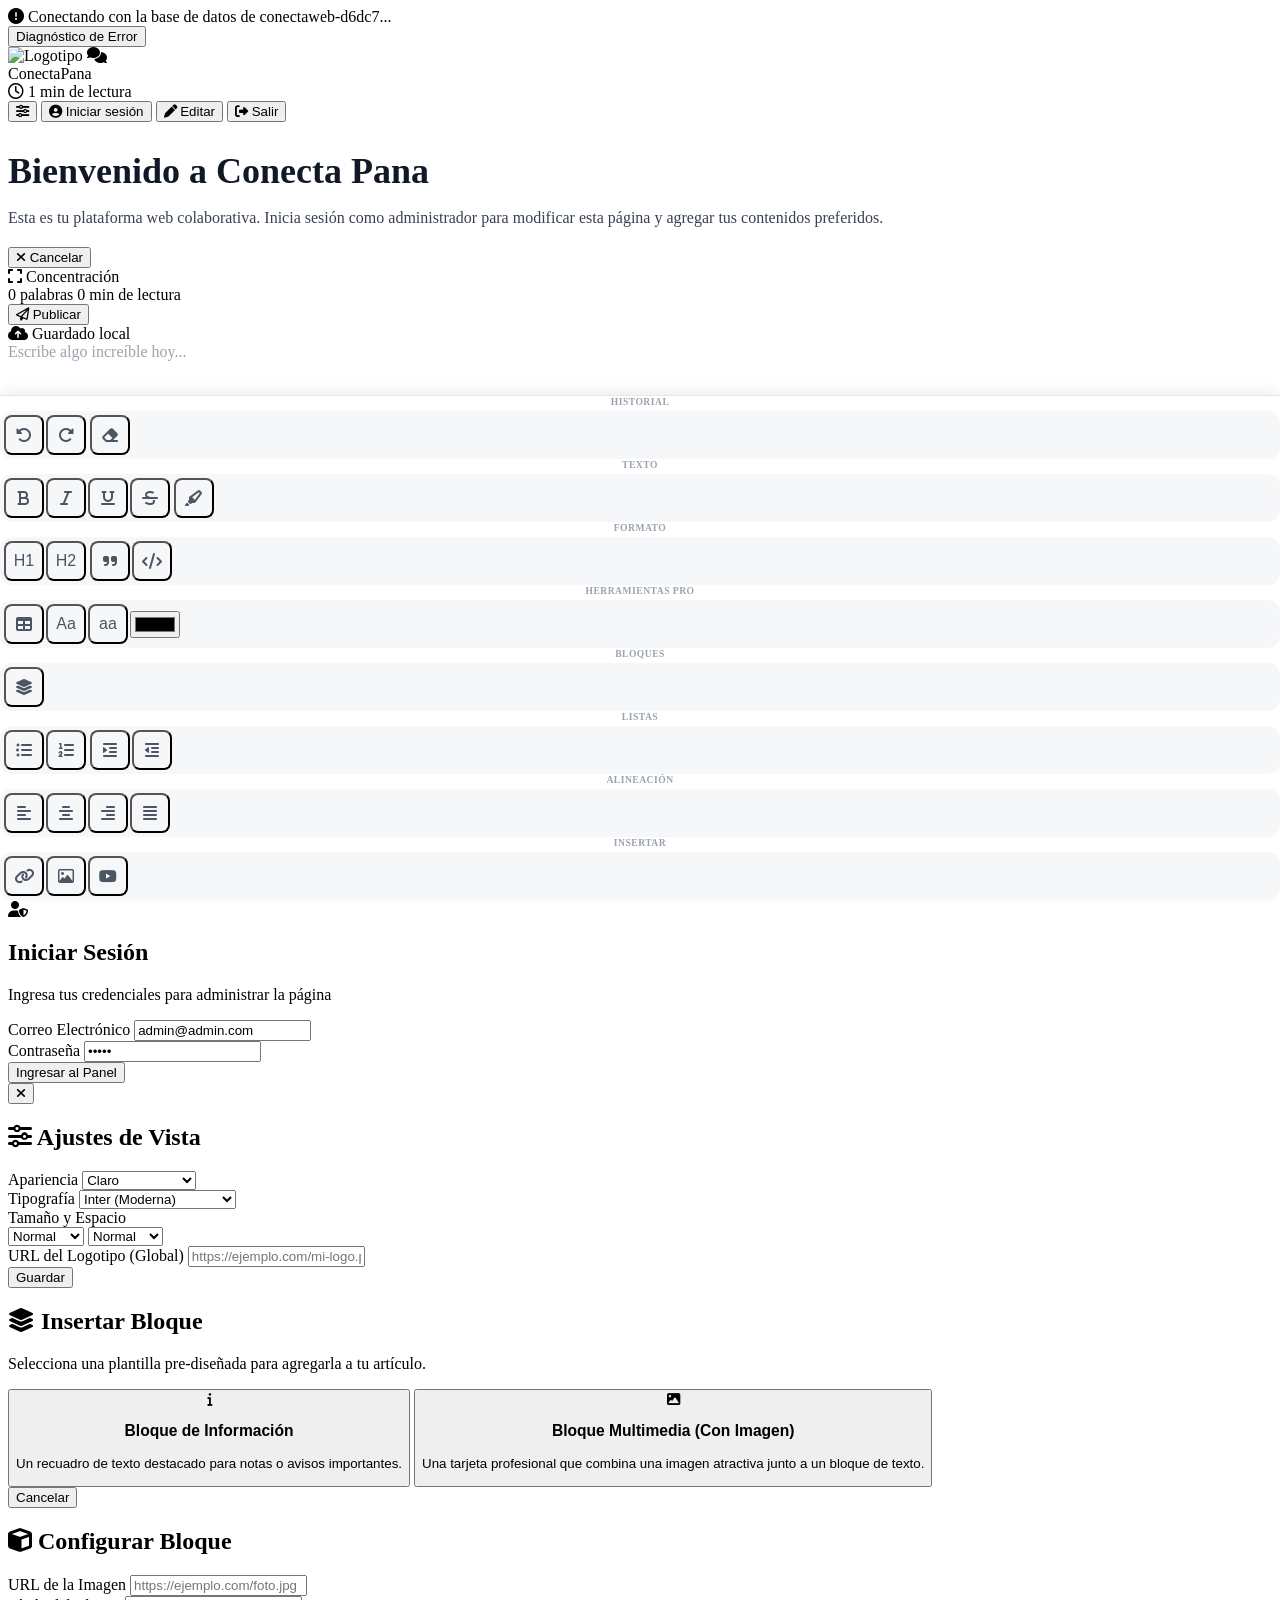
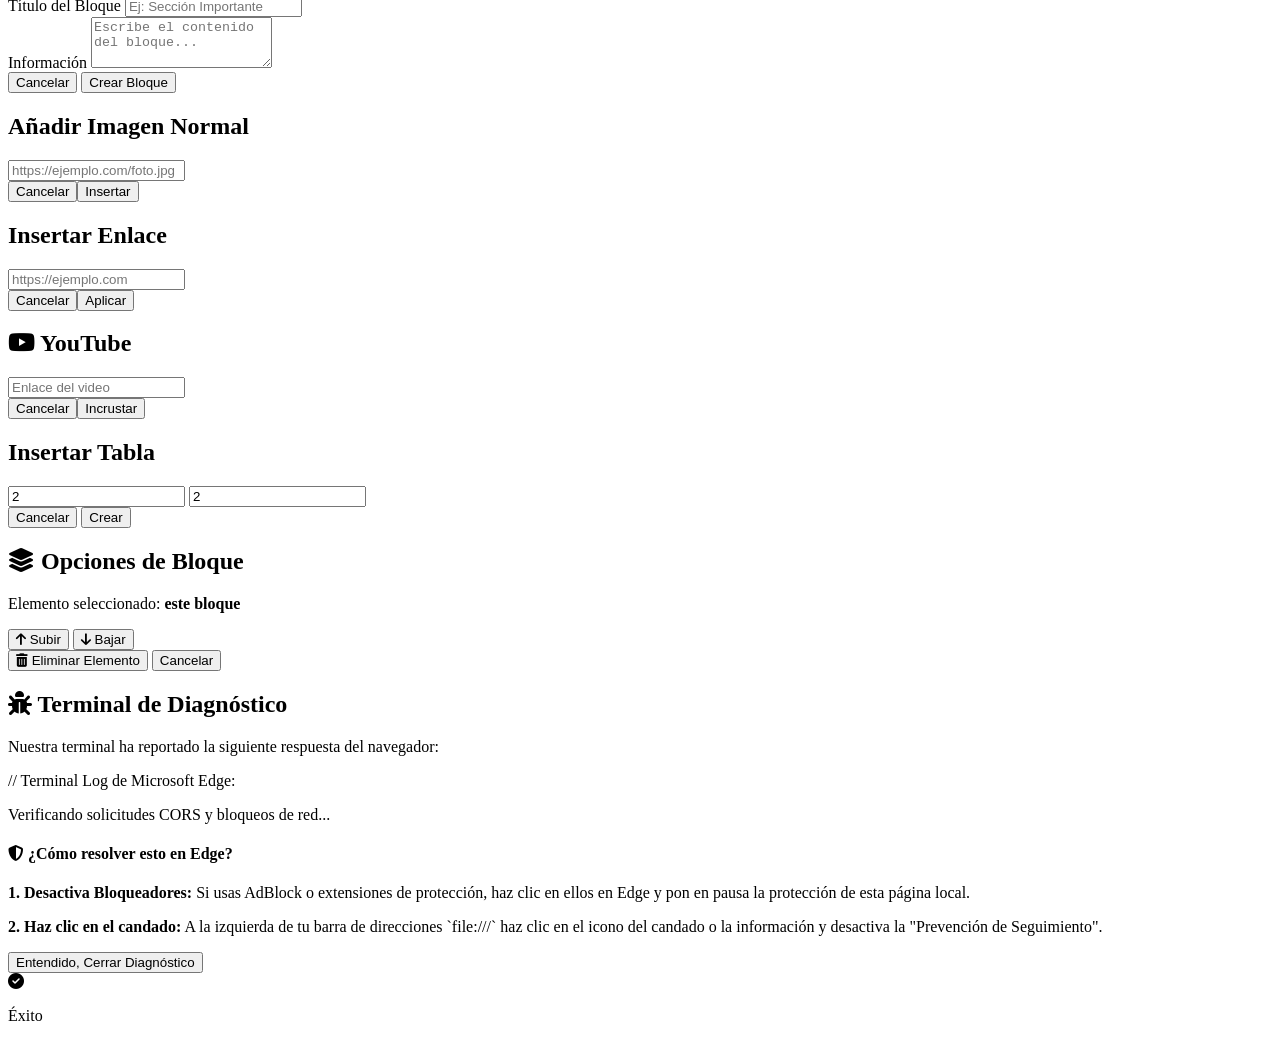
==== commit 3d525fee: "index.html" ====
--- a/index.html
+++ b/index.html
@@ -9,7 +9,7 @@
     <script src="https://cdn.tailwindcss.com"></script>
     <!-- FontAwesome para iconos de la interfaz -->
     <link rel="stylesheet" href="https://cdnjs.cloudflare.com/ajax/libs/font-awesome/6.4.0/css/all.min.css">
-    <!-- Google Fonts seleccionadas para tipografía editorial -->
+    <!-- Google Fonts seleccionadas para tipografía de lectura de alto contraste -->
     <link href="https://fonts.googleapis.com/css2?family=Fira+Code:wght@400;500&family=Inter:wght@300;400;500;600;700&family=Merriweather:ital,wght@0,300;0,400;0,700;1,300&family=Playfair+Display:ital,wght@0,400;0,700;1,400&family=Roboto:wght@300;400;500;700&family=Lora:ital,wght@0,400;0,600;1,400&family=JetBrains+Mono:wght@300;400;500&family=Montserrat:wght@300;400;500;700&display=swap" rel="stylesheet">
     
     <script>
@@ -28,7 +28,7 @@
     </script>
     
     <style>
-        /* Estilos detallados del Rich Text para mantener homogeneidad visual */
+        /* Tipografías del editor en modo lectura */
         .prose-custom { color: #374151; transition: color 0.3s; word-wrap: break-word; }
         .prose-custom h1 { font-size: 2.25rem; font-weight: 700; color: #111827; margin-top: 1.75rem; margin-bottom: 0.75rem; line-height: 1.2; transition: color 0.3s; }
         .prose-custom h2 { font-size: 1.625rem; font-weight: 600; color: #1f2937; margin-top: 1.75rem; margin-bottom: 0.75rem; transition: color 0.3s; }
@@ -99,7 +99,7 @@
         .no-scrollbar::-webkit-scrollbar { display: none; }
         .no-scrollbar { -ms-overflow-style: none; scrollbar-width: none; }
 
-        /* Barra de herramientas fija e inteligente */
+        /* Barra de herramientas móvil fija inteligente */
         .mobile-toolbar {
             position: fixed; left: 0; right: 0; bottom: 0; z-index: 9999;
             background-color: rgba(255, 255, 255, 0.98); backdrop-filter: blur(10px);
@@ -136,16 +136,30 @@
 </head>
 <body class="bg-[#fafafa] dark:bg-gray-900 min-h-screen font-sans text-gray-800 dark:text-gray-200 antialiased selection:bg-indigo-100 dark:selection:bg-indigo-900 transition-colors duration-300 relative">
 
+    <!-- Banner de Información y Estado de la Base de Datos -->
+    <div id="firebase-status-banner" class="bg-amber-500 text-white text-xs sm:text-sm font-semibold px-4 py-3 sticky top-0 z-[100] shadow-lg flex items-center justify-between transition-all duration-300">
+        <div class="max-w-4xl mx-auto flex items-center justify-between gap-3 w-full">
+            <div class="flex items-center gap-2">
+                <i id="status-icon" class="fa-solid fa-circle-exclamation text-lg animate-pulse"></i>
+                <span id="status-text">Conectando con la base de datos de conectaweb-d6dc7...</span>
+            </div>
+            <button id="btn-status-action" class="bg-white text-amber-700 px-3 py-1 rounded-full text-xs font-bold hover:bg-gray-100 transition whitespace-nowrap hidden" onclick="toggleModal(document.getElementById('troubleshoot-modal'), true)">
+                Diagnóstico de Error
+            </button>
+        </div>
+    </div>
+
     <!-- Barra de progreso -->
     <div id="progress-container"><div id="progress-bar"></div></div>
 
+    <!-- Barra de Navegación -->
     <nav id="main-nav" class="sticky top-0 z-40 w-full bg-white/80 dark:bg-gray-900/80 backdrop-blur-lg border-b border-gray-200/50 dark:border-gray-800 shadow-sm transition-transform duration-300">
         <div class="max-w-6xl mx-auto px-4 h-16 flex justify-between items-center">
             
             <!-- Logotipo y Nombre -->
             <div class="flex items-center gap-2 text-indigo-600 dark:text-indigo-400">
                 <div id="brand-logo-container" class="w-8 h-8 rounded-lg bg-indigo-600 dark:bg-indigo-500 text-white flex items-center justify-center overflow-hidden shadow-md">
-                    <img id="brand-logo-img" src="" class="w-full h-full object-cover hidden animate-fade-in" alt="Logotipo">
+                    <img id="brand-logo-img" src="" class="w-full h-full object-cover hidden" alt="Logotipo">
                     <i id="brand-logo-icon" class="fa-solid fa-comments text-sm"></i>
                 </div>
                 <span class="font-bold text-lg tracking-tight text-gray-900 dark:text-white">Conecta<span class="text-indigo-600 dark:text-indigo-400 font-extrabold">Pana</span></span>
@@ -313,7 +327,6 @@
         </div>
     </main>
 
-    
     <!-- Modal Iniciar Sesión -->
     <div id="login-modal" class="fixed inset-0 z-50 flex justify-center items-center p-4 bg-black/60 backdrop-blur-sm opacity-0 pointer-events-none transition-all duration-300">
         <div class="modal-content bg-white dark:bg-gray-900 rounded-2xl shadow-2xl w-full max-w-sm p-7 border border-gray-100 dark:border-gray-800 relative">
@@ -491,6 +504,32 @@
         </div>
     </div>
 
+    <!-- Modal para Diagnóstico de Errores de Base de Datos -->
+    <div id="troubleshoot-modal" class="fixed inset-0 z-[110] flex justify-center items-center p-4 bg-black/70 backdrop-blur-sm opacity-0 pointer-events-none transition-all duration-300">
+        <div class="modal-content bg-white dark:bg-gray-900 rounded-2xl shadow-2xl w-full max-w-lg p-7 border border-gray-100 dark:border-gray-800 relative max-h-[90vh] overflow-y-auto">
+            <h2 class="text-xl font-bold text-gray-900 dark:text-white mb-4 flex items-center gap-2"><i class="fa-solid fa-bug text-red-500"></i> Terminal de Diagnóstico</h2>
+            
+            <div class="space-y-4 text-sm text-gray-600 dark:text-gray-300">
+                <p>Nuestra terminal ha reportado la siguiente respuesta del navegador:</p>
+                
+                <div class="bg-gray-950 text-emerald-400 p-4 rounded-xl font-mono text-xs overflow-x-auto border border-gray-800">
+                    <p class="text-gray-500">// Terminal Log de Microsoft Edge:</p>
+                    <p id="terminal-error-output" class="mt-2 text-red-400">Verificando solicitudes CORS y bloqueos de red...</p>
+                </div>
+
+                <div class="bg-blue-50 dark:bg-blue-900/20 p-4 rounded-xl text-xs text-blue-700 dark:text-blue-300 space-y-2">
+                    <h4 class="font-bold flex items-center gap-1.5"><i class="fa-solid fa-shield-halved"></i> ¿Cómo resolver esto en Edge?</h4>
+                    <p><strong>1. Desactiva Bloqueadores:</strong> Si usas AdBlock o extensiones de protección, haz clic en ellos en Edge y pon en pausa la protección de esta página local.</p>
+                    <p><strong>2. Haz clic en el candado:</strong> A la izquierda de tu barra de direcciones `file:///` haz clic en el icono del candado o la información y desactiva la "Prevención de Seguimiento".</p>
+                </div>
+            </div>
+            
+            <button class="w-full mt-6 bg-indigo-600 hover:bg-indigo-700 text-white py-3 rounded-xl font-semibold transition" onclick="toggleModal(document.getElementById('troubleshoot-modal'), false)">
+                Entendido, Cerrar Diagnóstico
+            </button>
+        </div>
+    </div>
+
     <!-- Alertas Flotantes (Toasts) -->
     <div id="toast" class="fixed top-20 right-4 left-4 sm:left-auto sm:right-10 transform transition-all duration-400 translate-y-[-150%] opacity-0 z-[100] pointer-events-none">
         <div class="bg-white/95 dark:bg-gray-800/95 backdrop-blur-md border border-gray-200 dark:border-gray-700 shadow-2xl rounded-2xl p-4 flex items-center justify-center sm:min-w-[280px]">
@@ -504,7 +543,12 @@
             const appWrapper = document.body;
 
             window.appState = {
-                isEditing: false, isAdmin: false, savedSelection: null, isFullscreen: false, currentLogoUrl: "",
+                isEditing: false, 
+                isAdmin: false, 
+                savedSelection: null, 
+                isFullscreen: false, 
+                currentLogoUrl: "",
+                isFirebaseReady: false,
                 currentSettings: JSON.parse(localStorage.getItem('webEditorSettings')) || { fontFamily: 'font-sans', fontSize: 'text-base', theme: 'light', lineHeight: 'leading-normal' }
             };
             const state = window.appState;
@@ -632,7 +676,9 @@
 
             window.applySettings();
 
-            DOM.display.innerHTML = "<h1>Bienvenido a Conecta Pana</h1><p>Esta es tu plataforma web colaborativa. Inicia sesión como administrador para modificar esta página y agregar tus contenidos preferidos.</p>";
+            // Carga inicial local segura
+            const cachedArticle = localStorage.getItem('conectaPanaPublished');
+            DOM.display.innerHTML = cachedArticle || "<h1>Bienvenido a Conecta Pana</h1><p>Esta es tu plataforma web colaborativa. Inicia sesión como administrador para modificar esta página y agregar tus contenidos preferidos.</p>";
             if (DOM.skeleton) DOM.skeleton.classList.add('hidden');
             updateStats(DOM.display.innerHTML, null, DOM.navTime); 
 
@@ -873,11 +919,12 @@
                         localStorage.removeItem('conectaPanaDraft'); 
                         updateStats(DOM.editor.innerHTML, null, DOM.navTime); 
                         
-                        if (window.publishToFirebase) {
+                        if (window.publishToFirebase && state.isFirebaseReady) {
                             window.publishToFirebase(DOM.editor.innerHTML);
                         } else { 
                             DOM.display.innerHTML = DOM.editor.innerHTML; 
-                            window.showToast("Guardado localmente", "success"); 
+                            localStorage.setItem('conectaPanaPublished', DOM.editor.innerHTML);
+                            window.showToast("Sincronización local exitosa (Fuera de línea)", "success"); 
                             window.toggleEditMode(false); 
                         }
                     }
@@ -1053,14 +1100,13 @@
         })();
     </script>
 
+    <!-- SCRIPT DE FIREBASE ROBUSTO PARA SINCRONIZACIÓN EN TIEMPO REAL -->
     <script type="module">
         import { initializeApp } from "https://www.gstatic.com/firebasejs/11.6.1/firebase-app.js";
         import { getAuth, signInAnonymously, onAuthStateChanged } from "https://www.gstatic.com/firebasejs/11.6.1/firebase-auth.js";
         import { getFirestore, doc, setDoc, onSnapshot } from "https://www.gstatic.com/firebasejs/11.6.1/firebase-firestore.js";
 
-        // =======================================================================
-        // 🔥 CONFIGURACIÓN EXTRAÍDA DE TU NUEVA CAPTURA DE PANTALLA (image_391274.jpg)
-        // =======================================================================
+        // CREDENCIALES EXACTAS EXTRAÍDAS DE LA CONSOLA (image_4485a4.jpg)
         const firebaseConfig = {
             apiKey: "AIzaSyBG4mfMo3Gz-iSoWgPwehcUuUMLu_JxNU",
             authDomain: "conectaweb-d6dc7.firebaseapp.com",
@@ -1070,90 +1116,98 @@
             appId: "1:357114983229:web:9cf593914525d2f4b38b54",
             measurementId: "G-YZE04D00H0"
         };
-        // =======================================================================
-
-        let isFirebaseConnected = false;
-
-        // === MODO LOCAL (Fallback en caso de que falte internet o persistan bloqueos de reglas) ===
-        function fallbackToLocal(message = null) {
-            if (isFirebaseConnected) return; 
-            
-            console.log("ℹ️ Conectado en Modo Local (Memoria del Navegador).");
-            if (message) {
-                console.warn("Razón del fallback local:", message);
+
+        const statusBanner = document.getElementById('firebase-status-banner');
+        const statusText = document.getElementById('status-text');
+        const statusIcon = document.getElementById('status-icon');
+        const btnAction = document.getElementById('btn-status-action');
+        const termError = document.getElementById('terminal-error-output');
+
+        function updateStatusUI(message, type = 'warning', showButton = false) {
+            if (!statusBanner || !statusText || !statusIcon) return;
+            
+            statusText.innerHTML = message;
+            if (showButton && btnAction) btnAction.classList.remove('hidden');
+            else if (btnAction) btnAction.classList.add('hidden');
+
+            if (type === 'success') {
+                statusBanner.className = "bg-emerald-600 text-white text-xs sm:text-sm font-semibold px-4 py-3 sticky top-0 z-[100] shadow-lg flex items-center justify-between transition-all duration-300";
+                statusIcon.className = "fa-solid fa-cloud-arrow-up text-lg";
+                setTimeout(() => {
+                    statusBanner.classList.add('-translate-y-full', 'opacity-0');
+                    setTimeout(() => statusBanner.classList.add('hidden'), 300);
+                }, 4000);
+            } else if (type === 'error') {
+                statusBanner.className = "bg-red-600 text-white text-xs sm:text-sm font-semibold px-4 py-3 sticky top-0 z-[100] shadow-lg flex items-center justify-between transition-all duration-300";
+                statusIcon.className = "fa-solid fa-triangle-exclamation text-lg animate-pulse";
+            } else {
+                statusBanner.className = "bg-amber-500 text-white text-xs sm:text-sm font-semibold px-4 py-3 sticky top-0 z-[100] shadow-lg flex items-center justify-between transition-all duration-300";
+                statusIcon.className = "fa-solid fa-circle-exclamation text-lg animate-pulse";
             }
-            
-            const savedHtml = localStorage.getItem('conectaPana_LiveHtml');
-            const savedLogo = localStorage.getItem('conectaPana_LiveLogo');
-            
-            if (savedHtml) {
-                const display = document.getElementById('content-display');
-                const editor = document.getElementById('editor');
-                if (display) display.innerHTML = savedHtml;
-                if (editor) editor.innerHTML = savedHtml;
+        }
+
+        // Activación del Plan de Respaldo Local (Modo Local Seguro en caso de bloqueo)
+        function enableSecureLocalStorageFallback(reasonMessage) {
+            console.warn("Plataforma redirigida a: [MODO LOCAL SEGURO] - " + reasonMessage);
+            window.appState.isFirebaseReady = false;
+
+            if (termError) {
+                termError.textContent = `CRITICAL_ERROR: ${reasonMessage}\n>> Edge activó el protocolo CORS para file:/// o un bloqueador impidió la conexión. Activando Modo Local Seguro.`;
             }
-            if (savedLogo) {
-                window.appState.currentLogoUrl = savedLogo;
-                window.updateLogoUI(savedLogo);
+
+            const localHtml = localStorage.getItem('conectaPanaPublished');
+            const localLogo = localStorage.getItem('conectaPanaLogoUrl');
+            
+            const display = document.getElementById('content-display');
+            const editor = document.getElementById('editor');
+
+            if (localHtml) {
+                if (display) display.innerHTML = localHtml;
+                if (editor) editor.innerHTML = localHtml;
             }
-
-            // Sobrescribir la función de publicar para que use localstorage
+            if (localLogo) {
+                window.appState.currentLogoUrl = localLogo;
+                window.updateLogoUI(localLogo);
+            }
+
+            // Sobrescribir publicación en Firebase por guardado en memoria caché local
             window.publishToFirebase = async function(htmlContent) {
                 const btnSave = document.getElementById('btn-save');
                 if(btnSave) { btnSave.innerHTML = `<i class="fa-solid fa-spinner fa-spin"></i> Guardando...`; btnSave.disabled = true; }
                 
                 setTimeout(() => {
-                    localStorage.setItem('conectaPana_LiveHtml', htmlContent);
-                    localStorage.setItem('conectaPana_LiveLogo', window.appState.currentLogoUrl || '');
+                    localStorage.setItem('conectaPanaPublished', htmlContent);
+                    localStorage.setItem('conectaPanaLogoUrl', window.appState.currentLogoUrl || '');
                     
-                    const display = document.getElementById('content-display');
                     if (display) display.innerHTML = htmlContent;
                     
-                    window.showToast("¡Guardado de respaldo local exitoso!", "info");
+                    window.showToast("Publicado de forma Local con Éxito (Modo Local)", "info");
                     window.toggleEditMode(false);
                     
                     if(btnSave) { btnSave.innerHTML = `<i class="fa-regular fa-paper-plane"></i> <span class="hidden sm:inline">Publicar</span>`; btnSave.disabled = false; } 
-                }, 600);
+                }, 400);
             };
         }
 
-        // === INICIALIZACIÓN COMPLETA DE FIREBASE ===
-        if (firebaseConfig && firebaseConfig.apiKey) {
-            try {
-                const app = initializeApp(firebaseConfig); 
-                const auth = getAuth(app); 
-                const db = getFirestore(app);
-                let currentUser = null;
-
-                const initAuth = async () => { 
-                    try { 
-                        await signInAnonymously(auth); 
-                    } catch (e) {
-                        console.warn("Aviso de Autenticación de Firebase. Activando Modo Local.");
-                        fallbackToLocal(e.message);
-                    } 
-                };
-                
-                initAuth();
-
-                onAuthStateChanged(auth, (user) => {
-                    currentUser = user;
-                    if (user) {
-                        isFirebaseConnected = true;
-                        syncDatabase(db);
-                    }
-                });
-
-                function syncDatabase(db) {
-                    const appId = typeof __app_id !== 'undefined' ? __app_id : 'conectaweb-d6dc7';
-                    
-                    // Cumpliendo con la estructura de colecciones de seguridad estrictas (RULE 1)
-                    const docRef = doc(db, 'artifacts', appId, 'public', 'data', 'articles', 'mainContent');
+        // Intentar la conexión directa y limpia a la base de datos de Firebase
+        try {
+            const app = initializeApp(firebaseConfig); 
+            const auth = getAuth(app); 
+            const db = getFirestore(app);
+
+            // Registro de oyente de autenticación directo en la raíz para evitar delay
+            onAuthStateChanged(auth, (user) => {
+                if (user) {
+                    window.appState.isFirebaseReady = true;
+                    updateStatusUI("¡Conexión exitosa a la Nube! Tus cambios se guardarán y verán en todos tus dispositivos.", "success");
+
+                    // RUTA SIMPLIFICADA Y CORREGIDA PARA EVITAR RECHAZOS DE SUBCOLECCIÓN DE FIREBASE
+                    const docRef = doc(db, 'articles', 'mainContent');
                     
                     const display = document.getElementById('content-display'); 
                     const editor = document.getElementById('editor');
 
-                    // Listener en tiempo real: Se actualiza en tu celular sin recargar
+                    // Escuchar cambios de Firestore en vivo y directo
                     onSnapshot(docRef, (docSnap) => {
                         if (docSnap.exists()) {
                             const data = docSnap.data();
@@ -1167,25 +1221,22 @@
                             window.updateLogoUI(logoUrl);
 
                             const temp = document.createElement('div'); temp.innerHTML = html;
-                            const words = temp.innerText.trim().split(/\s+/).filter(w => w.length>0).length;
+                            const words = temp.innerText.trim().split(/\s+/).filter(w => w.length > 0).length;
                             const navTime = document.getElementById('nav-read-time');
-                            if(navTime) navTime.textContent = `${Math.max(1, Math.ceil(words/200))} min de lectura`;
+                            if(navTime) navTime.textContent = `${Math.max(1, Math.ceil(words / 200))} min de lectura`;
+                        } else {
+                            console.log("El documento aún no existe en la base de datos. Se inicializará al guardar.");
                         }
                     }, (error) => {
-                        console.warn("Error en la lectura en tiempo real de Firestore. Usando Modo Local de respaldo:", error.message);
-                        isFirebaseConnected = false;
-                        fallbackToLocal(error.message);
+                        console.warn("Fallo de lectura de base de datos:", error);
+                        updateStatusUI("<strong>Firestore no responde:</strong> Revisa las reglas o activa acceso anónimo.", "error", true);
+                        enableSecureLocalStorageFallback(error.message);
                     });
 
-                    // Publicar a Firebase Firestore en la nube
+                    // Guardar y publicar directamente en Firestore (Nivel de Raíz)
                     window.publishToFirebase = async function(htmlContent) {
-                        if (!currentUser || !isFirebaseConnected) {
-                            localStorage.setItem('conectaPana_LiveHtml', htmlContent);
-                            window.showToast("Modo Offline: Guardado local de respaldo", "info");
-                            return;
-                        }
                         const btnSave = document.getElementById('btn-save');
-                        if(btnSave) { btnSave.innerHTML = `<i class="fa-solid fa-spinner fa-spin"></i> Guardando en Nube`; btnSave.disabled = true; }
+                        if(btnSave) { btnSave.innerHTML = `<i class="fa-solid fa-spinner fa-spin"></i> Guardando...`; btnSave.disabled = true; }
                         
                         try {
                             await setDoc(docRef, { 
@@ -1193,23 +1244,33 @@
                                 logoUrl: window.appState.currentLogoUrl || '', 
                                 updatedAt: new Date() 
                             });
-                            window.showToast("¡Guardado en la nube exitoso!", "success");
+                            // Actualizar caché local para mantener concordancia
+                            localStorage.setItem('conectaPanaPublished', htmlContent);
+                            window.showToast("¡Publicado en internet con éxito!", "success");
                             window.toggleEditMode(false);
-                        } catch (error) { 
-                            window.showToast("Fallo al guardar. Se guardó localmente", "info"); 
-                            localStorage.setItem('conectaPana_LiveHtml', htmlContent);
+                        } catch (err) { 
+                            console.error("Error al publicar en Firebase:", err);
+                            window.showToast("Fallo al subir a internet. Guardado localmente", "error"); 
+                            localStorage.setItem('conectaPanaPublished', htmlContent);
                         } finally { 
                             if(btnSave) { btnSave.innerHTML = `<i class="fa-regular fa-paper-plane"></i> <span class="hidden sm:inline">Publicar</span>`; btnSave.disabled = false; } 
                         }
                     };
                 }
-            } catch (err) {
-                console.warn("Fallo general de inicialización de Firebase. Activando Modo Local:", err.message);
-                fallbackToLocal(err.message);
-            }
-        } else {
-            fallbackToLocal("No se detectaron credenciales");
+            });
+
+            // Iniciar sesión de manera asincrónica limpia
+            signInAnonymously(auth).catch((err) => {
+                console.warn("Fallo controlado en autenticación:", err.message);
+                updateStatusUI("<strong>Error de autenticación en Edge:</strong> Habilita el acceso anónimo.", "error", true);
+                enableSecureLocalStorageFallback(err.message);
+            });
+
+        } catch (err) {
+            console.warn("Error en el entorno de Firebase:", err.message);
+            updateStatusUI("<strong>Error de Conexión:</strong> Edge o las reglas de Firebase bloquearon la clave.", "warning", true);
+            enableSecureLocalStorageFallback(err.message);
         }
     </script>
 </body>
-</html>+</html>
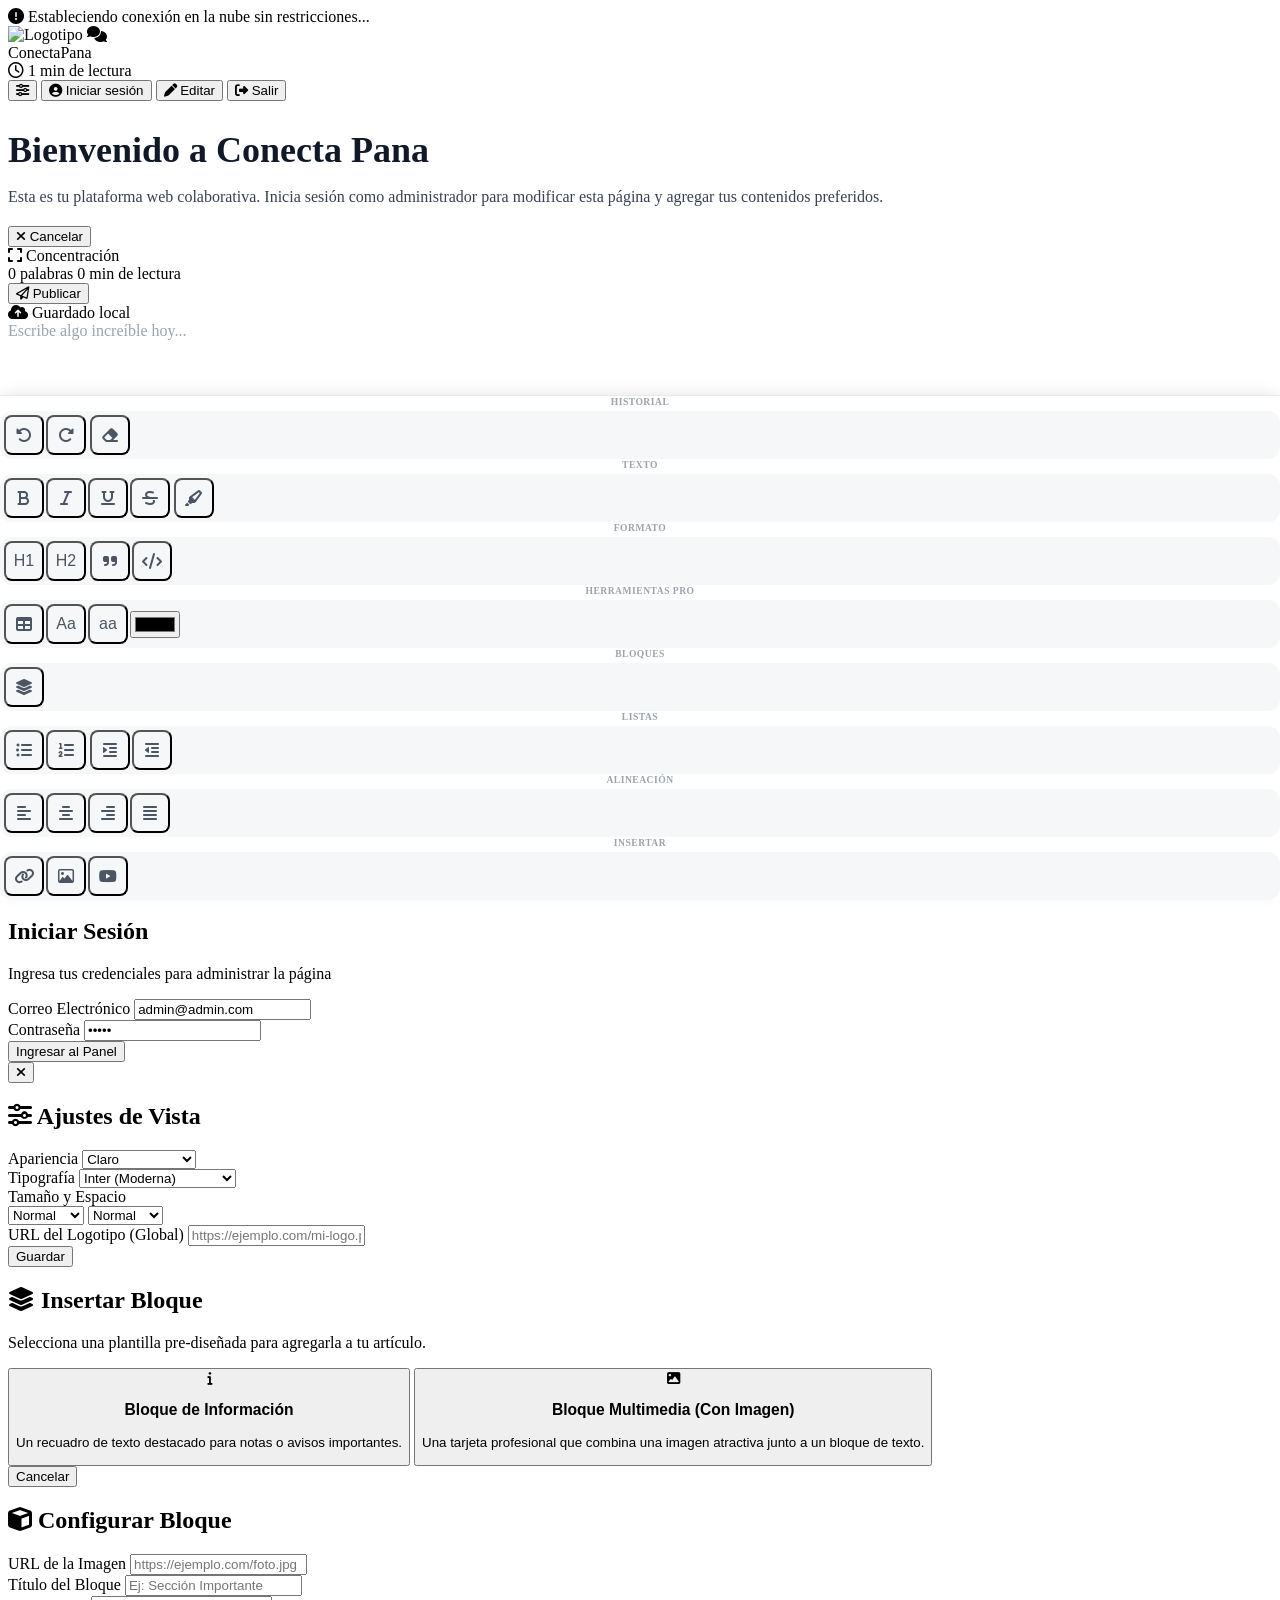
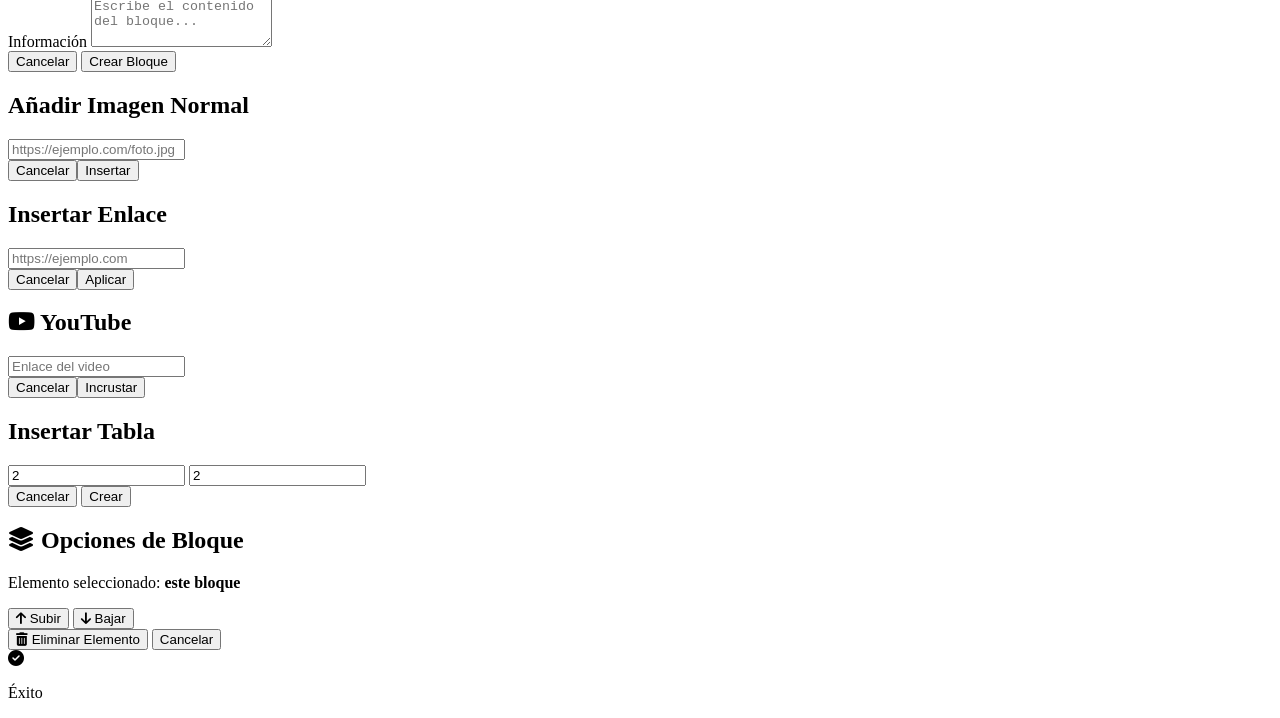
==== commit 48eabc7c: "index.html" ====
--- a/index.html
+++ b/index.html
@@ -141,11 +141,8 @@
         <div class="max-w-4xl mx-auto flex items-center justify-between gap-3 w-full">
             <div class="flex items-center gap-2">
                 <i id="status-icon" class="fa-solid fa-circle-exclamation text-lg animate-pulse"></i>
-                <span id="status-text">Conectando con la base de datos de conectaweb-d6dc7...</span>
-            </div>
-            <button id="btn-status-action" class="bg-white text-amber-700 px-3 py-1 rounded-full text-xs font-bold hover:bg-gray-100 transition whitespace-nowrap hidden" onclick="toggleModal(document.getElementById('troubleshoot-modal'), true)">
-                Diagnóstico de Error
-            </button>
+                <span id="status-text">Estableciendo conexión en la nube sin restricciones...</span>
+            </div>
         </div>
     </div>
 
@@ -501,32 +498,6 @@
             </button>
             
             <button id="btn-close-actions" class="w-full p-3 bg-gray-100 dark:bg-gray-800 dark:text-white rounded-xl cursor-pointer text-sm font-medium transition-colors hover:bg-gray-200 dark:hover:bg-gray-700">Cancelar</button>
-        </div>
-    </div>
-
-    <!-- Modal para Diagnóstico de Errores de Base de Datos -->
-    <div id="troubleshoot-modal" class="fixed inset-0 z-[110] flex justify-center items-center p-4 bg-black/70 backdrop-blur-sm opacity-0 pointer-events-none transition-all duration-300">
-        <div class="modal-content bg-white dark:bg-gray-900 rounded-2xl shadow-2xl w-full max-w-lg p-7 border border-gray-100 dark:border-gray-800 relative max-h-[90vh] overflow-y-auto">
-            <h2 class="text-xl font-bold text-gray-900 dark:text-white mb-4 flex items-center gap-2"><i class="fa-solid fa-bug text-red-500"></i> Terminal de Diagnóstico</h2>
-            
-            <div class="space-y-4 text-sm text-gray-600 dark:text-gray-300">
-                <p>Nuestra terminal ha reportado la siguiente respuesta del navegador:</p>
-                
-                <div class="bg-gray-950 text-emerald-400 p-4 rounded-xl font-mono text-xs overflow-x-auto border border-gray-800">
-                    <p class="text-gray-500">// Terminal Log de Microsoft Edge:</p>
-                    <p id="terminal-error-output" class="mt-2 text-red-400">Verificando solicitudes CORS y bloqueos de red...</p>
-                </div>
-
-                <div class="bg-blue-50 dark:bg-blue-900/20 p-4 rounded-xl text-xs text-blue-700 dark:text-blue-300 space-y-2">
-                    <h4 class="font-bold flex items-center gap-1.5"><i class="fa-solid fa-shield-halved"></i> ¿Cómo resolver esto en Edge?</h4>
-                    <p><strong>1. Desactiva Bloqueadores:</strong> Si usas AdBlock o extensiones de protección, haz clic en ellos en Edge y pon en pausa la protección de esta página local.</p>
-                    <p><strong>2. Haz clic en el candado:</strong> A la izquierda de tu barra de direcciones `file:///` haz clic en el icono del candado o la información y desactiva la "Prevención de Seguimiento".</p>
-                </div>
-            </div>
-            
-            <button class="w-full mt-6 bg-indigo-600 hover:bg-indigo-700 text-white py-3 rounded-xl font-semibold transition" onclick="toggleModal(document.getElementById('troubleshoot-modal'), false)">
-                Entendido, Cerrar Diagnóstico
-            </button>
         </div>
     </div>
 
@@ -719,11 +690,14 @@
                     document.execCommand('defaultParagraphSeparator', false, 'p');
                     
                     const draft = localStorage.getItem('conectaPanaDraft');
-                    if(draft && draft !== DOM.display.innerHTML) {
+                    // Solo recupera el borrador si realmente es diferente a lo que está publicado en la nube
+                    if(draft && draft.trim() !== DOM.display.innerHTML.trim()) {
                         DOM.editor.innerHTML = draft;
                         window.showToast("Borrador local recuperado", "info");
                     } else {
                         DOM.editor.innerHTML = DOM.display.innerHTML;
+                        // Si es idéntico, borramos el residuo de la memoria de una vez
+                        localStorage.removeItem('conectaPanaDraft');
                     }
                     
                     updateStats(DOM.editor.innerHTML, DOM.statsWords, DOM.statsTime);
@@ -1100,13 +1074,12 @@
         })();
     </script>
 
-    <!-- SCRIPT DE FIREBASE ROBUSTO PARA SINCRONIZACIÓN EN TIEMPO REAL -->
+    <!-- SCRIPT DE FIREBASE SIN AUTENTICACIÓN (IGUAL AL RESTAURANTE ESCOLAR) -->
     <script type="module">
         import { initializeApp } from "https://www.gstatic.com/firebasejs/11.6.1/firebase-app.js";
-        import { getAuth, signInAnonymously, onAuthStateChanged } from "https://www.gstatic.com/firebasejs/11.6.1/firebase-auth.js";
         import { getFirestore, doc, setDoc, onSnapshot } from "https://www.gstatic.com/firebasejs/11.6.1/firebase-firestore.js";
 
-        // CREDENCIALES EXACTAS EXTRAÍDAS DE LA CONSOLA (image_4485a4.jpg)
+        // CREDENCIALES EXACTAS (conectaweb-d6dc7)
         const firebaseConfig = {
             apiKey: "AIzaSyBG4mfMo3Gz-iSoWgPwehcUuUMLu_JxNU",
             authDomain: "conectaweb-d6dc7.firebaseapp.com",
@@ -1120,15 +1093,11 @@
         const statusBanner = document.getElementById('firebase-status-banner');
         const statusText = document.getElementById('status-text');
         const statusIcon = document.getElementById('status-icon');
-        const btnAction = document.getElementById('btn-status-action');
-        const termError = document.getElementById('terminal-error-output');
-
-        function updateStatusUI(message, type = 'warning', showButton = false) {
+
+        function updateStatusUI(message, type = 'warning') {
             if (!statusBanner || !statusText || !statusIcon) return;
             
             statusText.innerHTML = message;
-            if (showButton && btnAction) btnAction.classList.remove('hidden');
-            else if (btnAction) btnAction.classList.add('hidden');
 
             if (type === 'success') {
                 statusBanner.className = "bg-emerald-600 text-white text-xs sm:text-sm font-semibold px-4 py-3 sticky top-0 z-[100] shadow-lg flex items-center justify-between transition-all duration-300";
@@ -1140,136 +1109,78 @@
             } else if (type === 'error') {
                 statusBanner.className = "bg-red-600 text-white text-xs sm:text-sm font-semibold px-4 py-3 sticky top-0 z-[100] shadow-lg flex items-center justify-between transition-all duration-300";
                 statusIcon.className = "fa-solid fa-triangle-exclamation text-lg animate-pulse";
-            } else {
-                statusBanner.className = "bg-amber-500 text-white text-xs sm:text-sm font-semibold px-4 py-3 sticky top-0 z-[100] shadow-lg flex items-center justify-between transition-all duration-300";
-                statusIcon.className = "fa-solid fa-circle-exclamation text-lg animate-pulse";
             }
         }
 
-        // Activación del Plan de Respaldo Local (Modo Local Seguro en caso de bloqueo)
-        function enableSecureLocalStorageFallback(reasonMessage) {
-            console.warn("Plataforma redirigida a: [MODO LOCAL SEGURO] - " + reasonMessage);
-            window.appState.isFirebaseReady = false;
-
-            if (termError) {
-                termError.textContent = `CRITICAL_ERROR: ${reasonMessage}\n>> Edge activó el protocolo CORS para file:/// o un bloqueador impidió la conexión. Activando Modo Local Seguro.`;
-            }
-
-            const localHtml = localStorage.getItem('conectaPanaPublished');
-            const localLogo = localStorage.getItem('conectaPanaLogoUrl');
-            
-            const display = document.getElementById('content-display');
+        try {
+            const app = initializeApp(firebaseConfig); 
+            const db = getFirestore(app);
+
+            // Al no requerir autenticación, establecemos conexión de una vez
+            window.appState.isFirebaseReady = true;
+
+            // Ruta de nivel raíz súper limpia para evitar líos de subcolecciones
+            const docRef = doc(db, 'articles', 'mainContent');
+            
+            const display = document.getElementById('content-display'); 
             const editor = document.getElementById('editor');
 
-            if (localHtml) {
-                if (display) display.innerHTML = localHtml;
-                if (editor) editor.innerHTML = localHtml;
-            }
-            if (localLogo) {
-                window.appState.currentLogoUrl = localLogo;
-                window.updateLogoUI(localLogo);
-            }
-
-            // Sobrescribir publicación en Firebase por guardado en memoria caché local
+            // Escuchar cambios de Firestore en vivo y directo sin restricciones de Auth
+            onSnapshot(docRef, (docSnap) => {
+                updateStatusUI("¡Conexión libre activa! Tus cambios se verán en todos tus dispositivos.", "success");
+
+                if (docSnap.exists()) {
+                    const data = docSnap.data();
+                    const html = data.html || "<h1>Escribe tu título...</h1>";
+                    const logoUrl = data.logoUrl || "";
+
+                    if (display) display.innerHTML = html;
+                    if (editor && !window.appState.isEditing) editor.innerHTML = html;
+                    
+                    window.appState.currentLogoUrl = logoUrl;
+                    window.updateLogoUI(logoUrl);
+
+                    const temp = document.createElement('div'); temp.innerHTML = html;
+                    const words = temp.innerText.trim().split(/\s+/).filter(w => w.length > 0).length;
+                    const navTime = document.getElementById('nav-read-time');
+                    if(navTime) navTime.textContent = `${Math.max(1, Math.ceil(words / 200))} min de lectura`;
+                } else {
+                    console.log("El documento aún no existe en Firestore.");
+                }
+            }, (error) => {
+                console.error("Firestore Error:", error);
+                updateStatusUI("<strong>Error al leer de la base de datos:</strong> Revisa la conexión.", "error");
+            });
+
+            // Guardar y publicar directamente en Firestore
             window.publishToFirebase = async function(htmlContent) {
                 const btnSave = document.getElementById('btn-save');
                 if(btnSave) { btnSave.innerHTML = `<i class="fa-solid fa-spinner fa-spin"></i> Guardando...`; btnSave.disabled = true; }
                 
-                setTimeout(() => {
+                try {
+                    await setDoc(docRef, { 
+                        html: htmlContent, 
+                        logoUrl: window.appState.currentLogoUrl || '', 
+                        updatedAt: new Date() 
+                    });
+                    
+                    // Al guardarse con éxito en la nube, limpiamos por completo la memoria local
+                    localStorage.removeItem('conectaPanaDraft');
                     localStorage.setItem('conectaPanaPublished', htmlContent);
-                    localStorage.setItem('conectaPanaLogoUrl', window.appState.currentLogoUrl || '');
                     
-                    if (display) display.innerHTML = htmlContent;
-                    
-                    window.showToast("Publicado de forma Local con Éxito (Modo Local)", "info");
+                    window.showToast("¡Publicado en internet con éxito!", "success");
                     window.toggleEditMode(false);
-                    
+                } catch (err) { 
+                    console.error("Error al publicar:", err);
+                    window.showToast("Error al subir a internet.", "error"); 
+                } finally { 
                     if(btnSave) { btnSave.innerHTML = `<i class="fa-regular fa-paper-plane"></i> <span class="hidden sm:inline">Publicar</span>`; btnSave.disabled = false; } 
-                }, 400);
+                }
             };
-        }
-
-        // Intentar la conexión directa y limpia a la base de datos de Firebase
-        try {
-            const app = initializeApp(firebaseConfig); 
-            const auth = getAuth(app); 
-            const db = getFirestore(app);
-
-            // Registro de oyente de autenticación directo en la raíz para evitar delay
-            onAuthStateChanged(auth, (user) => {
-                if (user) {
-                    window.appState.isFirebaseReady = true;
-                    updateStatusUI("¡Conexión exitosa a la Nube! Tus cambios se guardarán y verán en todos tus dispositivos.", "success");
-
-                    // RUTA SIMPLIFICADA Y CORREGIDA PARA EVITAR RECHAZOS DE SUBCOLECCIÓN DE FIREBASE
-                    const docRef = doc(db, 'articles', 'mainContent');
-                    
-                    const display = document.getElementById('content-display'); 
-                    const editor = document.getElementById('editor');
-
-                    // Escuchar cambios de Firestore en vivo y directo
-                    onSnapshot(docRef, (docSnap) => {
-                        if (docSnap.exists()) {
-                            const data = docSnap.data();
-                            const html = data.html || "<h1>Escribe tu título...</h1>";
-                            const logoUrl = data.logoUrl || "";
-
-                            if (display) display.innerHTML = html;
-                            if (editor && !window.appState.isEditing) editor.innerHTML = html;
-                            
-                            window.appState.currentLogoUrl = logoUrl;
-                            window.updateLogoUI(logoUrl);
-
-                            const temp = document.createElement('div'); temp.innerHTML = html;
-                            const words = temp.innerText.trim().split(/\s+/).filter(w => w.length > 0).length;
-                            const navTime = document.getElementById('nav-read-time');
-                            if(navTime) navTime.textContent = `${Math.max(1, Math.ceil(words / 200))} min de lectura`;
-                        } else {
-                            console.log("El documento aún no existe en la base de datos. Se inicializará al guardar.");
-                        }
-                    }, (error) => {
-                        console.warn("Fallo de lectura de base de datos:", error);
-                        updateStatusUI("<strong>Firestore no responde:</strong> Revisa las reglas o activa acceso anónimo.", "error", true);
-                        enableSecureLocalStorageFallback(error.message);
-                    });
-
-                    // Guardar y publicar directamente en Firestore (Nivel de Raíz)
-                    window.publishToFirebase = async function(htmlContent) {
-                        const btnSave = document.getElementById('btn-save');
-                        if(btnSave) { btnSave.innerHTML = `<i class="fa-solid fa-spinner fa-spin"></i> Guardando...`; btnSave.disabled = true; }
-                        
-                        try {
-                            await setDoc(docRef, { 
-                                html: htmlContent, 
-                                logoUrl: window.appState.currentLogoUrl || '', 
-                                updatedAt: new Date() 
-                            });
-                            // Actualizar caché local para mantener concordancia
-                            localStorage.setItem('conectaPanaPublished', htmlContent);
-                            window.showToast("¡Publicado en internet con éxito!", "success");
-                            window.toggleEditMode(false);
-                        } catch (err) { 
-                            console.error("Error al publicar en Firebase:", err);
-                            window.showToast("Fallo al subir a internet. Guardado localmente", "error"); 
-                            localStorage.setItem('conectaPanaPublished', htmlContent);
-                        } finally { 
-                            if(btnSave) { btnSave.innerHTML = `<i class="fa-regular fa-paper-plane"></i> <span class="hidden sm:inline">Publicar</span>`; btnSave.disabled = false; } 
-                        }
-                    };
-                }
-            });
-
-            // Iniciar sesión de manera asincrónica limpia
-            signInAnonymously(auth).catch((err) => {
-                console.warn("Fallo controlado en autenticación:", err.message);
-                updateStatusUI("<strong>Error de autenticación en Edge:</strong> Habilita el acceso anónimo.", "error", true);
-                enableSecureLocalStorageFallback(err.message);
-            });
 
         } catch (err) {
-            console.warn("Error en el entorno de Firebase:", err.message);
-            updateStatusUI("<strong>Error de Conexión:</strong> Edge o las reglas de Firebase bloquearon la clave.", "warning", true);
-            enableSecureLocalStorageFallback(err.message);
+            console.error("Error en inicialización Firebase:", err);
+            updateStatusUI("<strong>Error de Conexión:</strong> No se pudo conectar a la base de datos.", "error");
         }
     </script>
 </body>
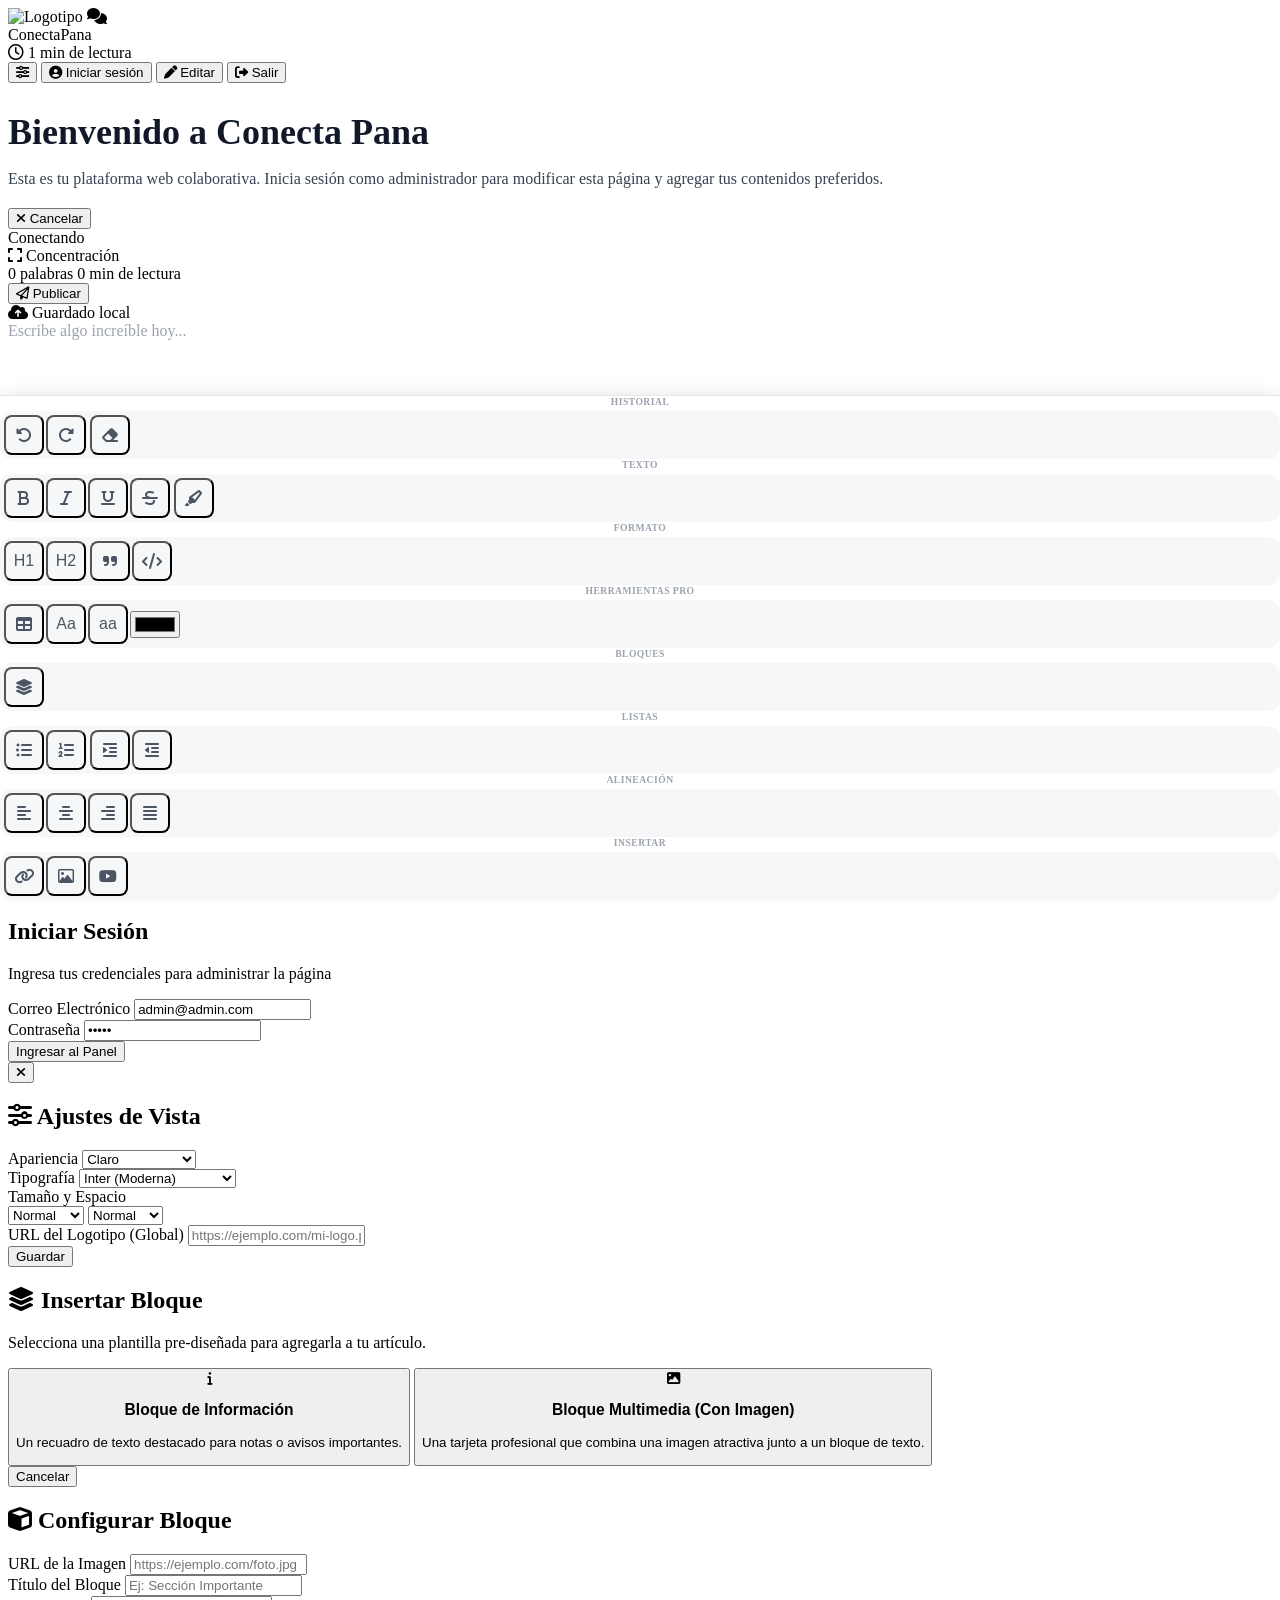
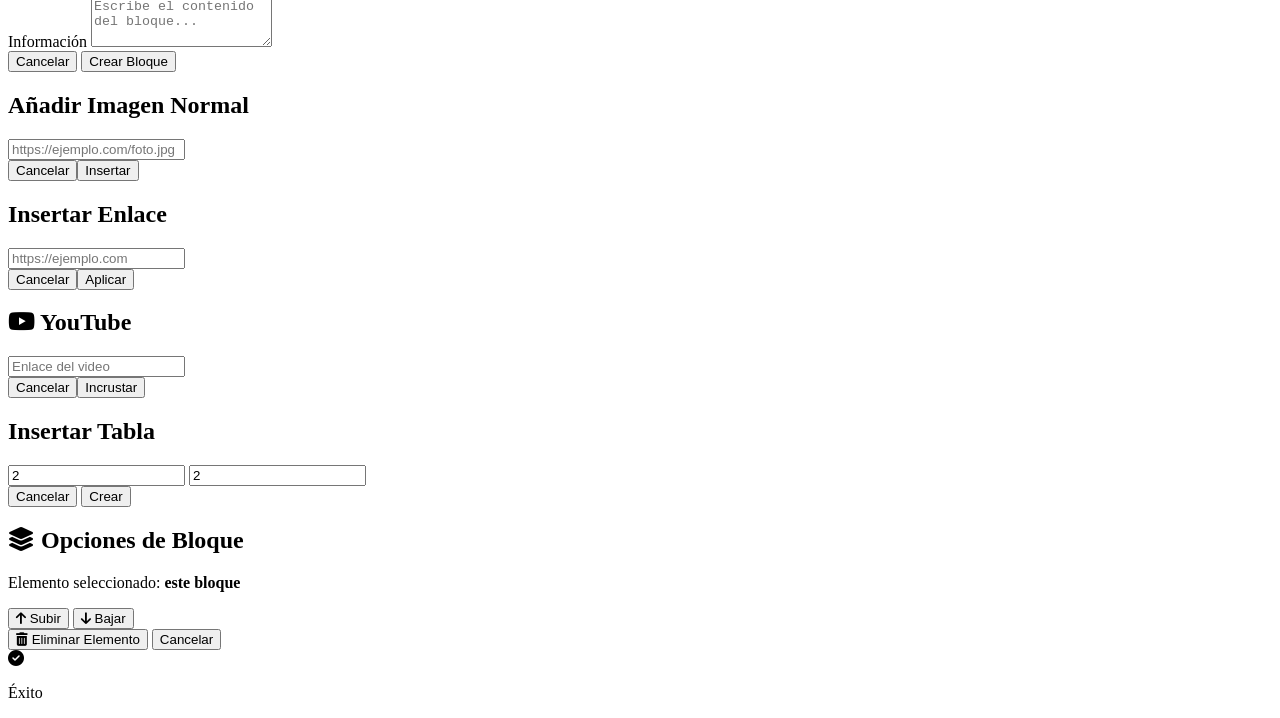
==== commit 4b765b4a: "index.html" ====
--- a/index.html
+++ b/index.html
@@ -136,16 +136,6 @@
 </head>
 <body class="bg-[#fafafa] dark:bg-gray-900 min-h-screen font-sans text-gray-800 dark:text-gray-200 antialiased selection:bg-indigo-100 dark:selection:bg-indigo-900 transition-colors duration-300 relative">
 
-    <!-- Banner de Información y Estado de la Base de Datos -->
-    <div id="firebase-status-banner" class="bg-amber-500 text-white text-xs sm:text-sm font-semibold px-4 py-3 sticky top-0 z-[100] shadow-lg flex items-center justify-between transition-all duration-300">
-        <div class="max-w-4xl mx-auto flex items-center justify-between gap-3 w-full">
-            <div class="flex items-center gap-2">
-                <i id="status-icon" class="fa-solid fa-circle-exclamation text-lg animate-pulse"></i>
-                <span id="status-text">Estableciendo conexión en la nube sin restricciones...</span>
-            </div>
-        </div>
-    </div>
-
     <!-- Barra de progreso -->
     <div id="progress-container"><div id="progress-bar"></div></div>
 
@@ -215,7 +205,13 @@
                     <i class="fa-solid fa-xmark"></i> <span class="hidden sm:inline">Cancelar</span>
                 </button>
                 
-                <div class="flex items-center gap-4 text-xs font-semibold text-gray-400">
+                <div class="flex items-center gap-3 text-xs font-semibold text-gray-400">
+                    <!-- LED Indicador de Conexión en Nube -->
+                    <div id="editor-led-container" class="flex items-center gap-1.5 bg-gray-100 dark:bg-gray-800 px-3 py-1.5 rounded-full select-none" title="Estado de la base de datos">
+                        <span id="editor-led-dot" class="w-2.5 h-2.5 rounded-full bg-amber-500 animate-pulse transition-all duration-300"></span>
+                        <span id="editor-led-text" class="text-[10px] font-bold uppercase tracking-wider text-amber-600 dark:text-amber-400">Conectando</span>
+                    </div>
+
                     <div class="flex items-center gap-1.5 bg-gray-100 dark:bg-gray-800 px-3 py-1.5 rounded-full cursor-pointer hover:bg-gray-200 dark:hover:bg-gray-700 transition" id="btn-fullscreen" title="Modo Concentración">
                         <i class="fa-solid fa-expand text-indigo-500"></i> <span class="hidden sm:inline">Concentración</span>
                     </div>
@@ -1090,25 +1086,23 @@
             measurementId: "G-YZE04D00H0"
         };
 
-        const statusBanner = document.getElementById('firebase-status-banner');
-        const statusText = document.getElementById('status-text');
-        const statusIcon = document.getElementById('status-icon');
-
-        function updateStatusUI(message, type = 'warning') {
-            if (!statusBanner || !statusText || !statusIcon) return;
-            
-            statusText.innerHTML = message;
-
-            if (type === 'success') {
-                statusBanner.className = "bg-emerald-600 text-white text-xs sm:text-sm font-semibold px-4 py-3 sticky top-0 z-[100] shadow-lg flex items-center justify-between transition-all duration-300";
-                statusIcon.className = "fa-solid fa-cloud-arrow-up text-lg";
-                setTimeout(() => {
-                    statusBanner.classList.add('-translate-y-full', 'opacity-0');
-                    setTimeout(() => statusBanner.classList.add('hidden'), 300);
-                }, 4000);
-            } else if (type === 'error') {
-                statusBanner.className = "bg-red-600 text-white text-xs sm:text-sm font-semibold px-4 py-3 sticky top-0 z-[100] shadow-lg flex items-center justify-between transition-all duration-300";
-                statusIcon.className = "fa-solid fa-triangle-exclamation text-lg animate-pulse";
+        function updateLedUI(state) {
+            const ledDot = document.getElementById('editor-led-dot');
+            const ledText = document.getElementById('editor-led-text');
+            if (!ledDot || !ledText) return;
+
+            if (state === 'connected') {
+                ledDot.className = "w-2.5 h-2.5 rounded-full bg-emerald-500 animate-pulse shadow-[0_0_8px_rgba(16,185,129,0.7)]";
+                ledText.className = "text-[10px] font-bold uppercase tracking-wider text-emerald-600 dark:text-emerald-400";
+                ledText.textContent = "Conectado";
+            } else if (state === 'error') {
+                ledDot.className = "w-2.5 h-2.5 rounded-full bg-red-500 shadow-[0_0_8px_rgba(239,68,68,0.7)]";
+                ledText.className = "text-[10px] font-bold uppercase tracking-wider text-red-500";
+                ledText.textContent = "Modo Local";
+            } else {
+                ledDot.className = "w-2.5 h-2.5 rounded-full bg-amber-500 animate-pulse";
+                ledText.className = "text-[10px] font-bold uppercase tracking-wider text-amber-600 dark:text-amber-400";
+                ledText.textContent = "Conectando";
             }
         }
 
@@ -1127,7 +1121,7 @@
 
             // Escuchar cambios de Firestore en vivo y directo sin restricciones de Auth
             onSnapshot(docRef, (docSnap) => {
-                updateStatusUI("¡Conexión libre activa! Tus cambios se verán en todos tus dispositivos.", "success");
+                updateLedUI('connected');
 
                 if (docSnap.exists()) {
                     const data = docSnap.data();
@@ -1149,7 +1143,7 @@
                 }
             }, (error) => {
                 console.error("Firestore Error:", error);
-                updateStatusUI("<strong>Error al leer de la base de datos:</strong> Revisa la conexión.", "error");
+                updateLedUI('error');
             });
 
             // Guardar y publicar directamente en Firestore
@@ -1170,9 +1164,11 @@
                     
                     window.showToast("¡Publicado en internet con éxito!", "success");
                     window.toggleEditMode(false);
+                    updateLedUI('connected');
                 } catch (err) { 
                     console.error("Error al publicar:", err);
                     window.showToast("Error al subir a internet.", "error"); 
+                    updateLedUI('error');
                 } finally { 
                     if(btnSave) { btnSave.innerHTML = `<i class="fa-regular fa-paper-plane"></i> <span class="hidden sm:inline">Publicar</span>`; btnSave.disabled = false; } 
                 }
@@ -1180,7 +1176,7 @@
 
         } catch (err) {
             console.error("Error en inicialización Firebase:", err);
-            updateStatusUI("<strong>Error de Conexión:</strong> No se pudo conectar a la base de datos.", "error");
+            updateLedUI('error');
         }
     </script>
 </body>
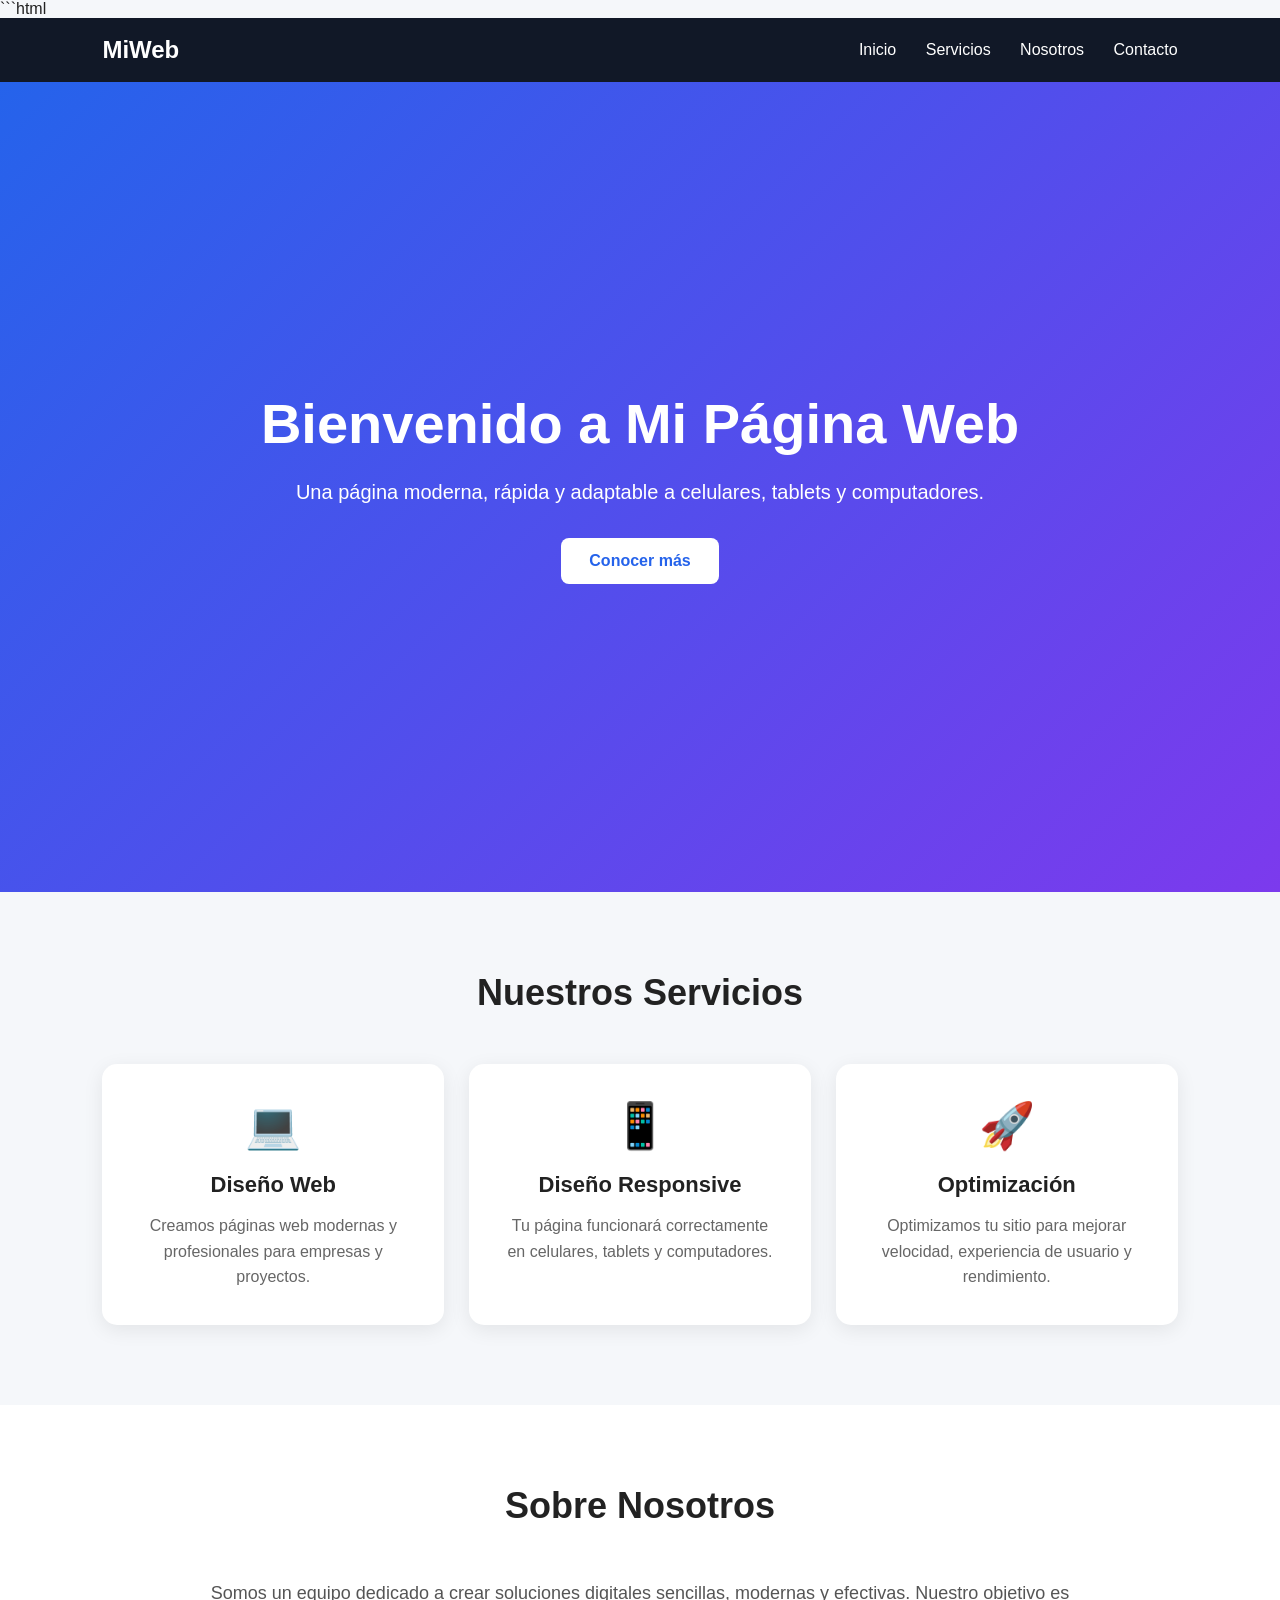
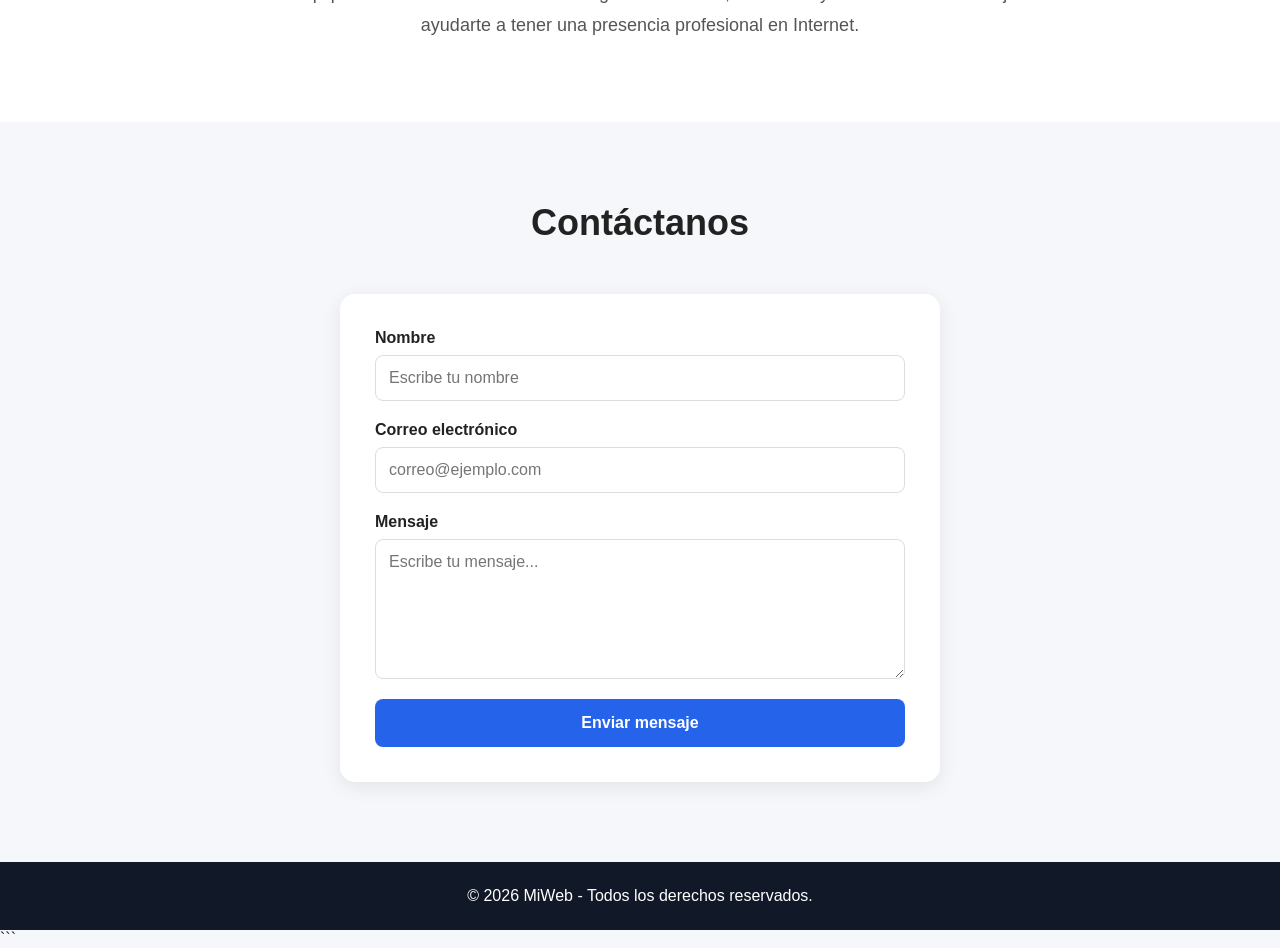
==== commit 0647d736: "Rename Menú to index.html" ====
--- a/index.html
+++ b/index.html
@@ -1,1183 +1,394 @@
+```html
 <!DOCTYPE html>
-<html lang="es" class="scroll-smooth">
+<html lang="es">
 <head>
     <meta charset="UTF-8">
-    <meta name="viewport" content="width=device-width, initial-scale=1.0, maximum-scale=1.0, user-scalable=no, interactive-widget=resizes-content">
-    <title>Conecta Pana - Plataforma Editorial</title>
-    
-    <!-- Tailwind CSS -->
-    <script src="https://cdn.tailwindcss.com"></script>
-    <!-- FontAwesome para iconos de la interfaz -->
-    <link rel="stylesheet" href="https://cdnjs.cloudflare.com/ajax/libs/font-awesome/6.4.0/css/all.min.css">
-    <!-- Google Fonts seleccionadas para tipografía de lectura de alto contraste -->
-    <link href="https://fonts.googleapis.com/css2?family=Fira+Code:wght@400;500&family=Inter:wght@300;400;500;600;700&family=Merriweather:ital,wght@0,300;0,400;0,700;1,300&family=Playfair+Display:ital,wght@0,400;0,700;1,400&family=Roboto:wght@300;400;500;700&family=Lora:ital,wght@0,400;0,600;1,400&family=JetBrains+Mono:wght@300;400;500&family=Montserrat:wght@300;400;500;700&display=swap" rel="stylesheet">
-    
-    <script>
-        tailwind.config = {
-            darkMode: 'class', 
-            theme: {
-                extend: {
-                    fontFamily: { 
-                        sans: ['Inter', 'sans-serif'], serif: ['Merriweather', 'serif'], mono: ['Fira Code', 'monospace'],
-                        display: ['Playfair Display', 'serif'], roboto: ['Roboto', 'sans-serif'], lora: ['Lora', 'serif'],
-                        jetbrains: ['JetBrains Mono', 'monospace'], montserrat: ['Montserrat', 'sans-serif']
-                    }
-                }
-            }
-        }
-    </script>
-    
+    <meta name="viewport" content="width=device-width, initial-scale=1.0">
+    <title>Mi Página Web</title>
+
     <style>
-        /* Tipografías del editor en modo lectura */
-        .prose-custom { color: #374151; transition: color 0.3s; word-wrap: break-word; }
-        .prose-custom h1 { font-size: 2.25rem; font-weight: 700; color: #111827; margin-top: 1.75rem; margin-bottom: 0.75rem; line-height: 1.2; transition: color 0.3s; }
-        .prose-custom h2 { font-size: 1.625rem; font-weight: 600; color: #1f2937; margin-top: 1.75rem; margin-bottom: 0.75rem; transition: color 0.3s; }
-        .prose-custom h3 { font-size: 1.25rem; font-weight: 600; color: #374151; margin-top: 1.5rem; margin-bottom: 0.5rem; transition: color 0.3s; }
-        .prose-custom p { margin-bottom: 1.25rem; }
-        .prose-custom img { width: 100%; max-height: 500px; object-fit: cover; border-radius: 1rem; margin: 1.5rem 0; box-shadow: 0 4px 6px -1px rgba(0, 0, 0, 0.1); }
-        .prose-custom ul { list-style-type: disc; padding-left: 1.75rem; margin-bottom: 1.25rem; }
-        .prose-custom ol { list-style-type: decimal; padding-left: 1.75rem; margin-bottom: 1.25rem; }
-        .prose-custom li { margin-bottom: 0.375rem; }
-        .prose-custom b, .prose-custom strong { font-weight: 600; color: #111827; transition: color 0.3s; }
-        .prose-custom a { color: #4f46e5; text-decoration: underline; text-underline-offset: 4px; }
-        .prose-custom blockquote { border-left: 4px solid #e5e7eb; padding-left: 1rem; font-style: italic; color: #6b7280; margin: 1.25rem 0; }
-        .prose-custom hr { border: 0; height: 1px; background: #e5e7eb; margin: 2rem 0; }
-        .prose-custom pre { background-color: #1f2937; color: #f8f8f2; padding: 1rem; border-radius: 0.5rem; overflow-x: auto; font-family: 'JetBrains Mono', monospace; font-size: 0.875rem; margin: 1.5rem 0; }
-        .prose-custom mark { background-color: #fef08a; color: #854d0e; padding: 0 0.25rem; border-radius: 0.25rem; }
-        .prose-custom iframe { width: 100%; aspect-ratio: 16 / 9; border-radius: 0.75rem; margin: 1.5rem 0; }
-        .prose-custom table { width: 100%; border-collapse: collapse; margin: 1.5rem 0; }
-        .prose-custom td, .prose-custom th { border: 1px solid #e5e7eb; padding: 0.75rem; text-align: left; }
-        
-        /* Tema Oscuro */
-        .dark .prose-custom { color: #d1d5db; }
-        .dark .prose-custom h1, .dark .prose-custom b, .dark .prose-custom strong { color: #f9fafb; }
-        .dark .prose-custom h2, .dark .prose-custom h3 { color: #f3f4f6; }
-        .dark .prose-custom a { color: #818cf8; }
-        .dark .prose-custom blockquote { border-left-color: #4b5563; color: #9ca3af; }
-        .dark .prose-custom hr { background: #374151; }
-        .dark .prose-custom pre { background-color: #111827; border: 1px solid #374151; }
-        .dark .prose-custom mark { background-color: #ca8a04; color: #fef08a; }
-        .dark .prose-custom td, .dark .prose-custom th { border-color: #374151; }
-
-        /* Estilos Especiales: Bloques de Información y Multimedia */
-        .prose-custom .custom-block-info { background: #f3f4f6; border-left: 4px solid #4f46e5; padding: 1.25rem; border-radius: 0 0.5rem 0.5rem 0; margin: 1.5rem 0; }
-        .prose-custom .custom-block-info h3 { margin-top: 0; color: #111827; }
-        .prose-custom .custom-block-info p:last-child { margin-bottom: 0; }
-        
-        .prose-custom .custom-block-media { display: flex; flex-direction: column; gap: 1.25rem; background: #ffffff; border: 1px solid #e5e7eb; padding: 1.25rem; border-radius: 0.75rem; margin: 1.5rem 0; box-shadow: 0 1px 3px rgba(0,0,0,0.05); }
-        .prose-custom .custom-block-media img { margin: 0; border-radius: 0.5rem; width: 100%; height: 200px; object-fit: cover; }
-        .prose-custom .custom-block-media h3 { margin-top: 0; color: #111827; }
-        .prose-custom .custom-block-media p:last-child { margin-bottom: 0; }
-        @media (min-width: 640px) {
-            .prose-custom .custom-block-media { flex-direction: row; align-items: center; }
-            .prose-custom .custom-block-media > div:first-child { flex: 1; min-width: 250px; }
-            .prose-custom .custom-block-media > div:last-child { flex: 2; }
-            .prose-custom .custom-block-media img { height: 100%; min-height: 180px; }
-        }
-
-        .dark .custom-block-info { background: #1f2937 !important; border-left-color: #6366f1 !important; }
-        .dark .custom-block-info h3 { color: #f9fafb !important; }
-        .dark .custom-block-media { background: #111827 !important; border-color: #374151 !important; }
-        .dark .custom-block-media h3 { color: #f9fafb !important; }
-
-        /* Tema Sepia */
-        .sepia-mode { background-color: #f4ecd8 !important; color: #433422 !important; }
-        .sepia-mode .prose-custom { color: #4f3f2e; }
-        .sepia-mode .prose-custom h1, .sepia-mode .prose-custom h2, .sepia-mode .prose-custom h3, .sepia-mode .prose-custom b, .sepia-mode .prose-custom strong { color: #2c1a0c; }
-        .sepia-mode .prose-custom a { color: #b45309; }
-        .sepia-mode .prose-custom blockquote { border-left-color: #d97706; color: #6d5036; }
-        .sepia-mode .prose-custom hr { background: #e6d3a8; }
-        .sepia-mode .prose-custom pre { background-color: #e6d3a8; color: #433422; border: 1px solid #d9c391; }
-        .sepia-mode .prose-custom td, .sepia-mode .prose-custom th { border-color: #d9c391; }
-        .sepia-mode .custom-block-info { background: #e6d3a8 !important; border-left-color: #b45309 !important; }
-        .sepia-mode .custom-block-info h3 { color: #2c1a0c !important; }
-        .sepia-mode .custom-block-media { background: #f4ecd8 !important; border-color: #d9c391 !important; }
-        .sepia-mode .custom-block-media h3 { color: #2c1a0c !important; }
-        
-        [contenteditable]:empty:before { content: attr(placeholder); color: #9ca3af; pointer-events: none; display: block; }
-
-        .no-scrollbar::-webkit-scrollbar { display: none; }
-        .no-scrollbar { -ms-overflow-style: none; scrollbar-width: none; }
-
-        /* Barra de herramientas móvil fija inteligente */
-        .mobile-toolbar {
-            position: fixed; left: 0; right: 0; bottom: 0; z-index: 9999;
-            background-color: rgba(255, 255, 255, 0.98); backdrop-filter: blur(10px);
-            border-top: 1px solid #e5e7eb; box-shadow: 0 -4px 15px -3px rgba(0, 0, 0, 0.1);
-            padding-bottom: env(safe-area-inset-bottom);
-            transition: background-color 0.3s;
-        }
-        .dark .mobile-toolbar { background-color: rgba(17, 24, 39, 0.98); border-top-color: #374151; box-shadow: 0 -4px 15px -3px rgba(0, 0, 0, 0.5); }
-        .sepia-mode .mobile-toolbar { background-color: rgba(244, 236, 216, 0.98); border-top-color: #e6d3a8; box-shadow: 0 -4px 15px -3px rgba(67, 52, 34, 0.1); }
-
-        .toolbar-btn-mobile {
-            flex-shrink: 0; width: 2.5rem; height: 2.5rem; display: flex; align-items: center; justify-content: center;
-            border-radius: 0.5rem; color: #4b5563; background-color: transparent; transition: all 0.2s; font-size: 1rem;
-        }
-        .toolbar-btn-mobile:active { background-color: #e0e7ff; color: #4f46e5; }
-        .dark .toolbar-btn-mobile { color: #e5e7eb; }
-        .dark .toolbar-btn-mobile:active { background-color: #374151; color: #818cf8; }
-        .sepia-mode .toolbar-btn-mobile { color: #5f4a36; }
-        .sepia-mode .toolbar-btn-mobile:active { background-color: #e6d3a8; color: #b45309; }
-
-        .toolbar-section { display: flex; flex-direction: column; gap: 0.25rem; position: relative; }
-        .toolbar-section-label { font-size: 0.6rem; font-weight: 700; text-transform: uppercase; letter-spacing: 0.05em; color: #9ca3af; text-align: center; }
-        .dark .toolbar-section-label { color: #6b7280; } .sepia-mode .toolbar-section-label { color: #a89f91; }
-        
-        .toolbar-group { display: flex; align-items: center; gap: 0.125rem; background-color: rgba(243, 244, 246, 0.7); padding: 0.25rem; border-radius: 0.75rem; }
-        .dark .toolbar-group { background-color: rgba(31, 41, 55, 0.6); } .sepia-mode .toolbar-group { background-color: rgba(230, 211, 168, 0.4); }
-
-        .editor-container { padding-bottom: 60vh; }
-
-        /* Barra de progreso de lectura */
-        #progress-container { position: fixed; top: 0; left: 0; width: 100%; height: 3px; z-index: 99999; background: transparent; }
-        #progress-bar { height: 100%; width: 0%; background: linear-gradient(90deg, #4f46e5, #ec4899); transition: width 0.15s ease-out; }
+        * {
+            margin: 0;
+            padding: 0;
+            box-sizing: border-box;
+            font-family: Arial, sans-serif;
+        }
+
+        html {
+            scroll-behavior: smooth;
+        }
+
+        body {
+            background: #f5f7fa;
+            color: #222;
+        }
+
+        /* NAVBAR */
+        header {
+            background: #111827;
+            color: white;
+            padding: 18px 8%;
+            display: flex;
+            justify-content: space-between;
+            align-items: center;
+            position: sticky;
+            top: 0;
+            z-index: 1000;
+        }
+
+        .logo {
+            font-size: 24px;
+            font-weight: bold;
+        }
+
+        nav a {
+            color: white;
+            text-decoration: none;
+            margin-left: 25px;
+            transition: 0.3s;
+        }
+
+        nav a:hover {
+            color: #60a5fa;
+        }
+
+        /* HERO */
+        .hero {
+            min-height: 90vh;
+            display: flex;
+            align-items: center;
+            justify-content: center;
+            text-align: center;
+            padding: 40px 20px;
+            background: linear-gradient(135deg, #2563eb, #7c3aed);
+            color: white;
+        }
+
+        .hero-content {
+            max-width: 800px;
+        }
+
+        .hero h1 {
+            font-size: 56px;
+            margin-bottom: 20px;
+        }
+
+        .hero p {
+            font-size: 20px;
+            line-height: 1.6;
+            margin-bottom: 30px;
+        }
+
+        .btn {
+            display: inline-block;
+            padding: 14px 28px;
+            background: white;
+            color: #2563eb;
+            text-decoration: none;
+            border-radius: 8px;
+            font-weight: bold;
+            transition: 0.3s;
+        }
+
+        .btn:hover {
+            transform: translateY(-3px);
+            box-shadow: 0 10px 20px rgba(0,0,0,0.2);
+        }
+
+        /* SECCIONES */
+        section {
+            padding: 80px 8%;
+        }
+
+        .section-title {
+            text-align: center;
+            font-size: 36px;
+            margin-bottom: 50px;
+        }
+
+        /* SERVICIOS */
+        .cards {
+            display: grid;
+            grid-template-columns: repeat(3, 1fr);
+            gap: 25px;
+        }
+
+        .card {
+            background: white;
+            padding: 35px;
+            border-radius: 15px;
+            text-align: center;
+            box-shadow: 0 5px 20px rgba(0,0,0,0.08);
+            transition: 0.3s;
+        }
+
+        .card:hover {
+            transform: translateY(-8px);
+        }
+
+        .card .icon {
+            font-size: 45px;
+            margin-bottom: 20px;
+        }
+
+        .card h3 {
+            margin-bottom: 15px;
+            font-size: 22px;
+        }
+
+        .card p {
+            color: #666;
+            line-height: 1.6;
+        }
+
+        /* SOBRE NOSOTROS */
+        .about {
+            background: white;
+        }
+
+        .about-content {
+            max-width: 900px;
+            margin: auto;
+            text-align: center;
+            line-height: 1.8;
+            font-size: 18px;
+            color: #555;
+        }
+
+        /* CONTACTO */
+        .contact-form {
+            max-width: 600px;
+            margin: auto;
+            background: white;
+            padding: 35px;
+            border-radius: 15px;
+            box-shadow: 0 5px 20px rgba(0,0,0,0.08);
+        }
+
+        .form-group {
+            margin-bottom: 20px;
+        }
+
+        .form-group label {
+            display: block;
+            margin-bottom: 8px;
+            font-weight: bold;
+        }
+
+        .form-group input,
+        .form-group textarea {
+            width: 100%;
+            padding: 13px;
+            border: 1px solid #ddd;
+            border-radius: 8px;
+            font-size: 16px;
+            outline: none;
+        }
+
+        .form-group textarea {
+            min-height: 140px;
+            resize: vertical;
+        }
+
+        .submit-btn {
+            width: 100%;
+            border: none;
+            padding: 15px;
+            background: #2563eb;
+            color: white;
+            font-size: 16px;
+            font-weight: bold;
+            border-radius: 8px;
+            cursor: pointer;
+            transition: 0.3s;
+        }
+
+        .submit-btn:hover {
+            background: #1d4ed8;
+        }
+
+        /* FOOTER */
+        footer {
+            background: #111827;
+            color: white;
+            text-align: center;
+            padding: 25px;
+        }
+
+        /* RESPONSIVE */
+        @media (max-width: 768px) {
+
+            header {
+                flex-direction: column;
+                gap: 15px;
+            }
+
+            nav a {
+                margin: 0 8px;
+                font-size: 14px;
+            }
+
+            .hero h1 {
+                font-size: 40px;
+            }
+
+            .hero p {
+                font-size: 17px;
+            }
+
+            .cards {
+                grid-template-columns: 1fr;
+            }
+
+            .section-title {
+                font-size: 30px;
+            }
+        }
     </style>
 </head>
-<body class="bg-[#fafafa] dark:bg-gray-900 min-h-screen font-sans text-gray-800 dark:text-gray-200 antialiased selection:bg-indigo-100 dark:selection:bg-indigo-900 transition-colors duration-300 relative">
-
-    <!-- Barra de progreso -->
-    <div id="progress-container"><div id="progress-bar"></div></div>
-
-    <!-- Barra de Navegación -->
-    <nav id="main-nav" class="sticky top-0 z-40 w-full bg-white/80 dark:bg-gray-900/80 backdrop-blur-lg border-b border-gray-200/50 dark:border-gray-800 shadow-sm transition-transform duration-300">
-        <div class="max-w-6xl mx-auto px-4 h-16 flex justify-between items-center">
-            
-            <!-- Logotipo y Nombre -->
-            <div class="flex items-center gap-2 text-indigo-600 dark:text-indigo-400">
-                <div id="brand-logo-container" class="w-8 h-8 rounded-lg bg-indigo-600 dark:bg-indigo-500 text-white flex items-center justify-center overflow-hidden shadow-md">
-                    <img id="brand-logo-img" src="" class="w-full h-full object-cover hidden" alt="Logotipo">
-                    <i id="brand-logo-icon" class="fa-solid fa-comments text-sm"></i>
-                </div>
-                <span class="font-bold text-lg tracking-tight text-gray-900 dark:text-white">Conecta<span class="text-indigo-600 dark:text-indigo-400 font-extrabold">Pana</span></span>
-            </div>
-            
-            <!-- Herramientas de estado y sesión -->
-            <div class="flex items-center gap-2">
-                <!-- Estadísticas de lectura -->
-                <div class="hidden md:flex items-center text-xs font-medium text-gray-500 dark:text-gray-400 mr-2 bg-gray-100 dark:bg-gray-800 px-3 py-1.5 rounded-full">
-                    <i class="fa-regular fa-clock mr-1.5"></i> <span id="nav-read-time">1 min de lectura</span>
-                </div>
-
-                <button id="btn-open-settings" class="w-10 h-10 flex items-center justify-center rounded-full text-gray-600 dark:text-gray-300 bg-gray-100/80 dark:bg-gray-800 hover:bg-gray-200 dark:hover:bg-gray-700 transition-all cursor-pointer" title="Ajustes de visualización">
-                    <i class="fa-solid fa-sliders"></i>
-                </button>
-                
-                <!-- Botón de Iniciar sesión -->
-                <button id="btn-open-login" class="flex items-center gap-2 px-4 py-2 rounded-full text-sm font-semibold text-white bg-indigo-600 dark:bg-indigo-500 hover:bg-indigo-700 dark:hover:bg-indigo-600 transition-all cursor-pointer shadow-md hover:scale-[1.02] active:scale-[0.98]">
-                    <i class="fa-solid fa-circle-user text-base"></i>
-                    <span class="hidden sm:inline">Iniciar sesión</span>
-                </button>
-
-                <!-- Botón de "Editar" -->
-                <button id="btn-edit-page" class="hidden flex items-center gap-2 px-4 py-2 rounded-full text-sm font-semibold text-white bg-emerald-600 dark:bg-emerald-500 hover:bg-emerald-700 dark:hover:bg-emerald-600 transition-all cursor-pointer shadow-md hover:scale-[1.02] active:scale-[0.98]">
-                    <i class="fa-solid fa-pen text-base"></i>
-                    <span class="hidden sm:inline">Editar</span>
-                </button>
-                
-                <!-- Botón de Cerrar sesión -->
-                <button id="btn-logout" class="hidden px-4 py-2 rounded-full text-sm font-semibold text-red-600 dark:text-red-400 bg-red-50 dark:bg-red-900/30 hover:bg-red-100 transition-all cursor-pointer">
-                    <i class="fa-solid fa-right-from-bracket mr-1"></i> Salir
-                </button>
-            </div>
+
+<body>
+
+    <!-- MENÚ -->
+    <header>
+        <div class="logo">MiWeb</div>
+
+        <nav>
+            <a href="#inicio">Inicio</a>
+            <a href="#servicios">Servicios</a>
+            <a href="#nosotros">Nosotros</a>
+            <a href="#contacto">Contacto</a>
+        </nav>
+    </header>
+
+    <!-- INICIO -->
+    <section class="hero" id="inicio">
+        <div class="hero-content">
+            <h1>Bienvenido a Mi Página Web</h1>
+
+            <p>
+                Una página moderna, rápida y adaptable a celulares,
+                tablets y computadores.
+            </p>
+
+            <a href="#servicios" class="btn">
+                Conocer más
+            </a>
         </div>
-    </nav>
-
-    <main id="main-container" class="max-w-3xl mx-auto mt-4 px-4 sm:px-6 transition-all duration-300">
-        
-        <!-- Vista previa de carga (Skeleton) -->
-        <div id="skeleton-loader" class="w-full space-y-6 py-10 animate-pulse">
-            <div class="h-10 bg-gray-200 dark:bg-gray-800 rounded-lg w-3/4"></div>
-            <div class="space-y-3">
-                <div class="h-4 bg-gray-200 dark:bg-gray-800 rounded w-full"></div>
-                <div class="h-4 bg-gray-200 dark:bg-gray-800 rounded w-5/6"></div>
-            </div>
+    </section>
+
+    <!-- SERVICIOS -->
+    <section id="servicios">
+        <h2 class="section-title">Nuestros Servicios</h2>
+
+        <div class="cards">
+
+            <div class="card">
+                <div class="icon">💻</div>
+                <h3>Diseño Web</h3>
+                <p>
+                    Creamos páginas web modernas y profesionales
+                    para empresas y proyectos.
+                </p>
+            </div>
+
+            <div class="card">
+                <div class="icon">📱</div>
+                <h3>Diseño Responsive</h3>
+                <p>
+                    Tu página funcionará correctamente en celulares,
+                    tablets y computadores.
+                </p>
+            </div>
+
+            <div class="card">
+                <div class="icon">🚀</div>
+                <h3>Optimización</h3>
+                <p>
+                    Optimizamos tu sitio para mejorar velocidad,
+                    experiencia de usuario y rendimiento.
+                </p>
+            </div>
+
         </div>
-
-        <!-- Vista de lectura principal -->
-        <article id="content-display" class="prose-custom w-full pb-20 transition-all duration-500"></article>
-
-        <!-- Área del Editor -->
-        <div id="content-editor-area" class="hidden flex flex-col bg-white dark:bg-gray-900 min-h-screen transition-all w-full">
-            
-            <div class="flex justify-between items-center py-3 border-b border-gray-100 dark:border-gray-800 sticky top-0 sm:top-[64px] bg-white/95 dark:bg-gray-900/95 backdrop-blur-md z-30">
-                <button id="btn-cancel" class="px-3 py-2 text-sm font-medium text-gray-600 dark:text-gray-400 cursor-pointer flex items-center gap-1 hover:text-gray-800 dark:hover:text-gray-200 transition-colors">
-                    <i class="fa-solid fa-xmark"></i> <span class="hidden sm:inline">Cancelar</span>
-                </button>
-                
-                <div class="flex items-center gap-3 text-xs font-semibold text-gray-400">
-                    <!-- LED Indicador de Conexión en Nube -->
-                    <div id="editor-led-container" class="flex items-center gap-1.5 bg-gray-100 dark:bg-gray-800 px-3 py-1.5 rounded-full select-none" title="Estado de la base de datos">
-                        <span id="editor-led-dot" class="w-2.5 h-2.5 rounded-full bg-amber-500 animate-pulse transition-all duration-300"></span>
-                        <span id="editor-led-text" class="text-[10px] font-bold uppercase tracking-wider text-amber-600 dark:text-amber-400">Conectando</span>
-                    </div>
-
-                    <div class="flex items-center gap-1.5 bg-gray-100 dark:bg-gray-800 px-3 py-1.5 rounded-full cursor-pointer hover:bg-gray-200 dark:hover:bg-gray-700 transition" id="btn-fullscreen" title="Modo Concentración">
-                        <i class="fa-solid fa-expand text-indigo-500"></i> <span class="hidden sm:inline">Concentración</span>
-                    </div>
-                    <div class="hidden sm:flex flex-col text-center">
-                        <span id="editor-words" class="text-gray-700 dark:text-gray-300">0 palabras</span>
-                        <span id="editor-time" class="text-[10px] font-normal">0 min de lectura</span>
-                    </div>
-                </div>
-                
-                <button id="btn-save" class="flex items-center gap-2 px-5 py-2 bg-indigo-600 hover:bg-indigo-700 text-white text-sm font-semibold rounded-full shadow-md transition-all cursor-pointer">
-                    <i class="fa-regular fa-paper-plane"></i> <span class="hidden sm:inline">Publicar</span>
-                </button>
-            </div>
-            
-            <div class="editor-container w-full mt-2 relative">
-                <div id="draft-indicator" class="absolute top-0 right-2 text-[10px] font-medium text-emerald-500 opacity-0 transition-opacity"><i class="fa-solid fa-cloud-arrow-up"></i> Guardado local</div>
-                <div id="editor" contenteditable="true" placeholder="Escribe algo increíble hoy..." class="prose-custom w-full min-h-[400px] focus:outline-none bg-white dark:bg-gray-900 pt-4 relative"></div>
-            </div>
-
-            <div id="mobile-toolbar" class="mobile-toolbar hidden">
-                <div class="h-1 w-10 bg-gray-300 dark:bg-gray-700 rounded-full mx-auto my-1"></div>
-                <div class="flex overflow-x-auto gap-4 px-3 pb-3 pt-1 no-scrollbar scroll-smooth items-end">
-                    
-                    <div class="toolbar-section">
-                        <span class="toolbar-section-label">Historial</span>
-                        <div class="toolbar-group">
-                            <button id="btn-undo" class="toolbar-btn-mobile" title="Deshacer"><i class="fa-solid fa-rotate-left"></i></button>
-                            <button id="btn-redo" class="toolbar-btn-mobile" title="Rehacer"><i class="fa-solid fa-rotate-right"></i></button>
-                            <div class="w-px h-5 bg-gray-300 dark:bg-gray-600 mx-0.5"></div>
-                            <button id="btn-clear" class="toolbar-btn-mobile text-red-500" title="Limpiar Formato"><i class="fa-solid fa-eraser"></i></button>
-                        </div>
-                    </div>
-
-                    <div class="toolbar-section">
-                        <span class="toolbar-section-label">Texto</span>
-                        <div class="toolbar-group">
-                            <button id="btn-bold" class="toolbar-btn-mobile font-bold"><i class="fa-solid fa-bold"></i></button>
-                            <button id="btn-italic" class="toolbar-btn-mobile italic"><i class="fa-solid fa-italic"></i></button>
-                            <button id="btn-underline" class="toolbar-btn-mobile underline"><i class="fa-solid fa-underline"></i></button>
-                            <button id="btn-strike" class="toolbar-btn-mobile line-through"><i class="fa-solid fa-strikethrough"></i></button>
-                            <div class="w-px h-5 bg-gray-300 dark:bg-gray-600 mx-0.5"></div>
-                            <button id="btn-highlight" class="toolbar-btn-mobile text-yellow-500" title="Resaltar"><i class="fa-solid fa-highlighter"></i></button>
-                        </div>
-                    </div>
-
-                    <div class="toolbar-section">
-                        <span class="toolbar-section-label">Formato</span>
-                        <div class="toolbar-group">
-                            <button id="btn-h1" class="toolbar-btn-mobile font-bold text-sm">H1</button>
-                            <button id="btn-h2" class="toolbar-btn-mobile font-semibold text-sm">H2</button>
-                            <div class="w-px h-5 bg-gray-300 dark:bg-gray-600 mx-0.5"></div>
-                            <button id="btn-quote" class="toolbar-btn-mobile"><i class="fa-solid fa-quote-right text-sm"></i></button>
-                            <button id="btn-code" class="toolbar-btn-mobile font-mono text-sm"><i class="fa-solid fa-code"></i></button>
-                        </div>
-                    </div>
-
-                    <div class="toolbar-section">
-                        <span class="toolbar-section-label text-blue-600">Herramientas Pro</span>
-                        <div class="toolbar-group border border-blue-100 dark:border-blue-900 bg-blue-50/50 dark:bg-blue-900/20">
-                            <button id="btn-open-table" class="toolbar-btn-mobile" title="Insertar Tabla"><i class="fa-solid fa-table"></i></button>
-                            <button id="btn-upper" class="toolbar-btn-mobile" title="MAYÚSCULAS">Aa</button>
-                            <button id="btn-lower" class="toolbar-btn-mobile" title="minúsculas">aa</button>
-                            <input type="color" id="color-picker" class="w-6 h-6 rounded-full cursor-pointer ml-1" title="Color de texto">
-                        </div>
-                    </div>
-
-                    <div class="toolbar-section">
-                        <span class="toolbar-section-label text-emerald-600 dark:text-emerald-400">Bloques</span>
-                        <div class="toolbar-group border border-emerald-200 dark:border-emerald-800 bg-emerald-50/50 dark:bg-emerald-900/20">
-                            <button id="btn-open-blocks" class="toolbar-btn-mobile text-emerald-600 dark:text-emerald-400" title="Insertar Bloque Pre-diseñado"><i class="fa-solid fa-layer-group"></i></button>
-                        </div>
-                    </div>
-
-                    <div class="toolbar-section">
-                        <span class="toolbar-section-label">Listas</span>
-                        <div class="toolbar-group">
-                            <button id="btn-ul" class="toolbar-btn-mobile"><i class="fa-solid fa-list-ul"></i></button>
-                            <button id="btn-ol" class="toolbar-btn-mobile"><i class="fa-solid fa-list-ol"></i></button>
-                            <div class="w-px h-5 bg-gray-300 dark:bg-gray-600 mx-0.5"></div>
-                            <button id="btn-indent" class="toolbar-btn-mobile text-sm" title="Aumentar Sangría"><i class="fa-solid fa-indent"></i></button>
-                            <button id="btn-outdent" class="toolbar-btn-mobile text-sm" title="Reducir Sangría"><i class="fa-solid fa-outdent"></i></button>
-                        </div>
-                    </div>
-
-                    <div class="toolbar-section">
-                        <span class="toolbar-section-label">Alineación</span>
-                        <div class="toolbar-group">
-                            <button id="btn-align-left" class="toolbar-btn-mobile"><i class="fa-solid fa-align-left"></i></button>
-                            <button id="btn-align-center" class="toolbar-btn-mobile"><i class="fa-solid fa-align-center"></i></button>
-                            <button id="btn-align-right" class="toolbar-btn-mobile"><i class="fa-solid fa-align-right"></i></button>
-                            <button id="btn-align-justify" class="toolbar-btn-mobile"><i class="fa-solid fa-align-justify"></i></button>
-                        </div>
-                    </div>
-
-                    <div class="toolbar-section pr-4">
-                        <span class="toolbar-section-label text-indigo-500">Insertar</span>
-                        <div class="toolbar-group border border-indigo-100 dark:border-indigo-900 bg-indigo-50/50 dark:bg-indigo-900/20">
-                            <button id="btn-open-link" class="toolbar-btn-mobile text-blue-600 dark:text-blue-400" title="Vincular enlace"><i class="fa-solid fa-link"></i></button>
-                            <button id="btn-open-image" class="toolbar-btn-mobile text-indigo-600 dark:text-indigo-400" title="Añadir imagen"><i class="fa-regular fa-image"></i></button>
-                            <button id="btn-open-youtube" class="toolbar-btn-mobile text-red-600 dark:text-red-500" title="Incrustar YouTube"><i class="fa-brands fa-youtube text-lg"></i></button>
-                        </div>
-                    </div>
-
-                </div>
-            </div>
+    </section>
+
+    <!-- NOSOTROS -->
+    <section class="about" id="nosotros">
+        <h2 class="section-title">Sobre Nosotros</h2>
+
+        <div class="about-content">
+            <p>
+                Somos un equipo dedicado a crear soluciones digitales
+                sencillas, modernas y efectivas. Nuestro objetivo es
+                ayudarte a tener una presencia profesional en Internet.
+            </p>
         </div>
-    </main>
-
-    <!-- Modal Iniciar Sesión -->
-    <div id="login-modal" class="fixed inset-0 z-50 flex justify-center items-center p-4 bg-black/60 backdrop-blur-sm opacity-0 pointer-events-none transition-all duration-300">
-        <div class="modal-content bg-white dark:bg-gray-900 rounded-2xl shadow-2xl w-full max-w-sm p-7 border border-gray-100 dark:border-gray-800 relative">
-            <div class="text-center mb-6">
-                <div class="w-12 h-12 rounded-full bg-indigo-50 dark:bg-indigo-900/30 flex items-center justify-center mx-auto mb-3">
-                    <i class="fa-solid fa-user-shield text-xl text-indigo-600 dark:text-indigo-400"></i>
-                </div>
-                <h2 class="text-2xl font-bold text-gray-900 dark:text-white">Iniciar Sesión</h2>
-                <p class="text-xs text-gray-500 dark:text-gray-400 mt-1">Ingresa tus credenciales para administrar la página</p>
-            </div>
-            
-            <form id="login-form" class="space-y-4">
-                <div>
-                    <label for="email" class="block text-xs font-semibold text-gray-500 dark:text-gray-400 uppercase tracking-wider mb-1">Correo Electrónico</label>
-                    <input type="email" id="email" required class="block w-full px-4 py-3 border border-gray-200 dark:border-gray-700 rounded-xl bg-gray-50 dark:bg-gray-800 text-gray-900 dark:text-white outline-none focus:ring-2 focus:ring-indigo-500 transition-all" placeholder="admin@admin.com" value="admin@admin.com">
-                </div>
-                <div>
-                    <label for="password" class="block text-xs font-semibold text-gray-500 dark:text-gray-400 uppercase tracking-wider mb-1">Contraseña</label>
-                    <input type="password" id="password" required class="block w-full px-4 py-3 border border-gray-200 dark:border-gray-700 rounded-xl bg-gray-50 dark:bg-gray-800 text-gray-900 dark:text-white outline-none focus:ring-2 focus:ring-indigo-500 transition-all" placeholder="12345" value="12345">
-                </div>
-                
-                <button type="submit" class="w-full bg-indigo-600 text-white font-semibold py-3.5 rounded-xl shadow-lg hover:bg-indigo-700 transition-all active:scale-[0.98] cursor-pointer mt-2">
-                    Ingresar al Panel
-                </button>
-            </form>
-            <button id="btn-close-login" class="absolute top-4 right-4 text-gray-400 w-8 h-8 rounded-full flex items-center justify-center hover:bg-gray-100 dark:hover:bg-gray-800 cursor-pointer transition-colors"><i class="fa-solid fa-times"></i></button>
-        </div>
-    </div>
-
-    <!-- Modal Ajustes -->
-    <div id="settings-modal" class="fixed inset-0 z-50 flex justify-center items-center p-4 bg-black/60 backdrop-blur-sm opacity-0 pointer-events-none transition-all duration-300">
-        <div class="modal-content bg-white dark:bg-gray-900 rounded-2xl shadow-2xl w-full max-w-sm p-7 border border-gray-100 dark:border-gray-800 relative max-h-[90vh] overflow-y-auto">
-            <h2 class="text-xl font-bold dark:text-white mb-6"><i class="fa-solid fa-sliders text-indigo-600 mr-2"></i> Ajustes de Vista</h2>
-            <div class="space-y-4">
-                <div>
-                    <label class="block text-xs font-semibold uppercase tracking-wider text-gray-400 mb-1">Apariencia</label>
-                    <select id="setting-theme" class="w-full p-3 border rounded-xl bg-white dark:bg-gray-800 border-gray-200 dark:border-gray-700 dark:text-white outline-none cursor-pointer"><option value="light">Claro</option><option value="dark">Oscuro</option><option value="sepia">Sepia (Lectura)</option></select>
-                </div>
-                <div>
-                    <label class="block text-xs font-semibold uppercase tracking-wider text-gray-400 mb-1">Tipografía</label>
-                    <select id="setting-font-family" class="w-full p-3 border rounded-xl bg-white dark:bg-gray-800 border-gray-200 dark:border-gray-700 dark:text-white outline-none cursor-pointer"><option value="font-sans">Inter (Moderna)</option><option value="font-serif">Merriweather (Clásica)</option><option value="font-mono">Fira Code (Técnica)</option><option value="font-display">Playfair (Elegante)</option><option value="font-roboto">Roboto (Funcional)</option><option value="font-lora">Lora (Editorial)</option><option value="font-jetbrains">JetBrains (Código)</option><option value="font-montserrat">Montserrat (Geo)</option></select>
-                </div>
-                <div>
-                    <label class="block text-xs font-semibold uppercase tracking-wider text-gray-400 mb-1">Tamaño y Espacio</label>
-                    <div class="flex gap-2">
-                        <select id="setting-font-size" class="w-1/2 p-3 border rounded-xl bg-white dark:bg-gray-800 border-gray-200 dark:border-gray-700 dark:text-white outline-none"><option value="text-sm">Pequeño</option><option value="text-base">Normal</option><option value="text-lg">Grande</option></select>
-                        <select id="setting-line-height" class="w-1/2 p-3 border rounded-xl bg-white dark:bg-gray-800 border-gray-200 dark:border-gray-700 dark:text-white outline-none"><option value="leading-normal">Normal</option><option value="leading-relaxed">Relajado</option><option value="leading-loose">Amplio</option></select>
-                    </div>
-                </div>
-                <div id="admin-logo-section" class="hidden">
-                    <label class="block text-xs font-semibold uppercase tracking-wider text-indigo-500 dark:text-indigo-400 mb-1">URL del Logotipo (Global)</label>
-                    <input type="url" id="setting-logo-url" class="w-full p-3 border rounded-xl bg-white dark:bg-gray-800 border-gray-200 dark:border-gray-700 dark:text-white outline-none" placeholder="https://ejemplo.com/mi-logo.png">
-                </div>
-            </div>
-            <button id="btn-close-settings" class="w-full mt-6 bg-indigo-600 text-white py-3 rounded-xl font-medium shadow-md hover:bg-indigo-700 cursor-pointer">Guardar</button>
-        </div>
-    </div>
-
-    <!-- Modal Elegir Bloque -->
-    <div id="blocks-modal" class="fixed inset-0 z-50 flex justify-center items-end sm:items-center p-4 bg-black/60 backdrop-blur-sm opacity-0 pointer-events-none transition-all duration-300">
-        <div class="modal-content bg-white dark:bg-gray-900 rounded-t-3xl sm:rounded-2xl shadow-2xl w-full max-w-md p-6 border-t sm:border border-gray-100 dark:border-gray-800 relative max-h-[85vh] overflow-y-auto">
-            <h2 class="text-xl font-bold dark:text-white mb-2"><i class="fa-solid fa-layer-group text-emerald-500 mr-2"></i> Insertar Bloque</h2>
-            <p class="text-sm text-gray-500 dark:text-gray-400 mb-6">Selecciona una plantilla pre-diseñada para agregarla a tu artículo.</p>
-            
-            <div class="space-y-4">
-                <button id="btn-insert-block-info" class="w-full flex items-start gap-4 p-4 rounded-xl border border-gray-200 dark:border-gray-700 hover:bg-emerald-50 dark:hover:bg-emerald-900/20 hover:border-emerald-200 dark:hover:border-emerald-800 transition-all text-left group cursor-pointer">
-                    <div class="w-12 h-12 rounded-lg bg-indigo-100 dark:bg-indigo-900/40 text-indigo-600 dark:text-indigo-400 flex items-center justify-center shrink-0"><i class="fa-solid fa-info text-xl"></i></div>
-                    <div>
-                        <h3 class="font-bold text-gray-900 dark:text-white group-hover:text-emerald-700 dark:group-hover:text-emerald-400">Bloque de Información</h3>
-                        <p class="text-xs text-gray-500 dark:text-gray-400 mt-1">Un recuadro de texto destacado para notas o avisos importantes.</p>
-                    </div>
-                </button>
-
-                <button id="btn-insert-block-media" class="w-full flex items-start gap-4 p-4 rounded-xl border border-gray-200 dark:border-gray-700 hover:bg-emerald-50 dark:hover:bg-emerald-900/20 hover:border-emerald-200 dark:hover:border-emerald-800 transition-all text-left group cursor-pointer">
-                    <div class="w-12 h-12 rounded-lg bg-blue-100 dark:bg-blue-900/40 text-blue-600 dark:text-blue-400 flex items-center justify-center shrink-0"><i class="fa-solid fa-image text-xl"></i></div>
-                    <div>
-                        <h3 class="font-bold text-gray-900 dark:text-white group-hover:text-emerald-700 dark:group-hover:text-emerald-400">Bloque Multimedia (Con Imagen)</h3>
-                        <p class="text-xs text-gray-500 dark:text-gray-400 mt-1">Una tarjeta profesional que combina una imagen atractiva junto a un bloque de texto.</p>
-                    </div>
-                </button>
-            </div>
-            <button id="btn-close-blocks" class="w-full mt-6 bg-gray-100 dark:bg-gray-800 text-gray-700 dark:text-gray-200 py-3 rounded-xl font-medium cursor-pointer">Cancelar</button>
-        </div>
-    </div>
-
-    <!-- Modal Constructor de Bloques -->
-    <div id="block-builder-modal" class="fixed inset-0 z-50 flex justify-center items-center p-4 bg-black/60 backdrop-blur-sm opacity-0 pointer-events-none transition-all duration-300">
-        <div class="modal-content bg-white dark:bg-gray-900 rounded-2xl shadow-2xl w-full max-w-sm p-7 border border-gray-100 dark:border-gray-800 relative max-h-[90vh] overflow-y-auto">
-            <h2 class="text-xl font-bold dark:text-white mb-4"><i class="fa-solid fa-cube text-emerald-500 mr-2"></i> Configurar Bloque</h2>
-            
-            <div class="space-y-4">
-                <div id="block-builder-image-wrapper" class="hidden">
-                    <label class="block text-xs font-semibold text-gray-500 dark:text-gray-400 uppercase tracking-wider mb-1">URL de la Imagen</label>
-                    <input type="url" id="block-builder-image" class="w-full p-3 border rounded-xl bg-white dark:bg-gray-800 border-gray-200 dark:border-gray-700 dark:text-white outline-none focus:ring-2 focus:ring-emerald-500 transition-all" placeholder="https://ejemplo.com/foto.jpg">
-                </div>
-                <div>
-                    <label class="block text-xs font-semibold text-gray-500 dark:text-gray-400 uppercase tracking-wider mb-1">Título del Bloque</label>
-                    <input type="text" id="block-builder-title" class="w-full p-3 border rounded-xl bg-white dark:bg-gray-800 border-gray-200 dark:border-gray-700 dark:text-white outline-none focus:ring-2 focus:ring-emerald-500 transition-all" placeholder="Ej: Sección Importante">
-                </div>
-                <div>
-                    <label class="block text-xs font-semibold text-gray-500 dark:text-gray-400 uppercase tracking-wider mb-1">Información</label>
-                    <textarea id="block-builder-text" rows="3" class="w-full p-3 border rounded-xl bg-white dark:bg-gray-800 border-gray-200 dark:border-gray-700 dark:text-white outline-none focus:ring-2 focus:ring-emerald-500 transition-all resize-none" placeholder="Escribe el contenido del bloque..."></textarea>
-                </div>
-            </div>
-            
-            <div class="flex justify-end gap-3 mt-6">
-                <button id="btn-close-block-builder" class="px-5 py-2.5 bg-gray-100 dark:bg-gray-800 dark:text-white rounded-xl cursor-pointer text-sm font-medium">Cancelar</button>
-                <button id="btn-insert-block-builder" class="px-5 py-2.5 bg-emerald-600 hover:bg-emerald-700 text-white rounded-xl cursor-pointer transition-colors shadow-md text-sm font-medium">Crear Bloque</button>
-            </div>
-        </div>
-    </div>
-
-    <!-- Modales de inserción básicos -->
-    <div id="image-modal" class="fixed inset-0 z-50 flex justify-center items-center p-4 bg-black/60 backdrop-blur-sm opacity-0 pointer-events-none transition-all duration-300">
-        <div class="modal-content bg-white dark:bg-gray-900 rounded-2xl shadow-2xl w-full max-w-sm p-7 border border-gray-100 dark:border-gray-800 relative">
-            <h2 class="text-xl font-bold dark:text-white mb-4">Añadir Imagen Normal</h2>
-            <input type="url" id="image-url" class="w-full p-3 border rounded-xl mb-4 bg-white dark:bg-gray-800 border-gray-200 dark:border-gray-700 dark:text-white outline-none" placeholder="https://ejemplo.com/foto.jpg">
-            <div class="flex justify-end gap-3"><button id="btn-close-image" class="px-5 py-2 bg-gray-100 dark:bg-gray-800 dark:text-white rounded-xl cursor-pointer">Cancelar</button><button id="btn-insert-image" class="px-5 py-2 bg-blue-600 text-white rounded-xl cursor-pointer">Insertar</button></div>
-        </div>
-    </div>
-    
-    <div id="link-modal" class="fixed inset-0 z-50 flex justify-center items-center p-4 bg-black/60 backdrop-blur-sm opacity-0 pointer-events-none transition-all duration-300">
-        <div class="modal-content bg-white dark:bg-gray-900 rounded-2xl shadow-2xl w-full max-w-sm p-7 border border-gray-100 dark:border-gray-800 relative">
-            <h2 class="text-xl font-bold dark:text-white mb-4">Insertar Enlace</h2>
-            <input type="url" id="link-url" class="w-full p-3 border rounded-xl mb-4 bg-white dark:bg-gray-800 border-gray-200 dark:border-gray-700 dark:text-white outline-none" placeholder="https://ejemplo.com">
-            <div class="flex justify-end gap-3"><button id="btn-close-link" class="px-5 py-2 bg-gray-100 dark:bg-gray-800 dark:text-white rounded-xl cursor-pointer">Cancelar</button><button id="btn-insert-link" class="px-5 py-2 bg-indigo-600 text-white rounded-xl cursor-pointer">Aplicar</button></div>
-        </div>
-    </div>
-    
-    <div id="youtube-modal" class="fixed inset-0 z-50 flex justify-center items-center p-4 bg-black/60 backdrop-blur-sm opacity-0 pointer-events-none transition-all duration-300">
-        <div class="modal-content bg-white dark:bg-gray-900 rounded-2xl shadow-2xl w-full max-w-sm p-7 border border-gray-100 dark:border-gray-800 relative">
-            <h2 class="text-xl font-bold dark:text-white mb-4"><i class="fa-brands fa-youtube text-red-500 mr-2"></i> YouTube</h2>
-            <input type="url" id="youtube-url" class="w-full p-3 border rounded-xl mb-4 bg-white dark:bg-gray-800 border-gray-200 dark:border-gray-700 dark:text-white outline-none focus:ring-2 focus:ring-red-500" placeholder="Enlace del video">
-            <div class="flex justify-end gap-3"><button id="btn-close-youtube" class="px-5 py-2 bg-gray-100 dark:bg-gray-800 dark:text-white rounded-xl cursor-pointer">Cancelar</button><button id="btn-insert-youtube" class="px-5 py-2 bg-red-600 text-white rounded-xl cursor-pointer">Incrustar</button></div>
-        </div>
-    </div>
-
-    <!-- Modal Tabla -->
-    <div id="table-modal" class="fixed inset-0 z-50 flex justify-center items-center p-4 bg-black/60 backdrop-blur-sm opacity-0 pointer-events-none transition-all duration-300">
-        <div class="modal-content bg-white dark:bg-gray-900 rounded-2xl shadow-2xl w-full max-w-sm p-7 border border-gray-100 dark:border-gray-800 relative">
-            <h2 class="text-xl font-bold dark:text-white mb-4">Insertar Tabla</h2>
-            <div class="flex gap-4 mb-4">
-                <input type="number" id="table-rows" value="2" class="w-1/2 p-3 border rounded-xl bg-gray-50 dark:bg-gray-800 dark:text-white outline-none" placeholder="Filas">
-                <input type="number" id="table-cols" value="2" class="w-1/2 p-3 border rounded-xl bg-gray-50 dark:bg-gray-800 dark:text-white outline-none" placeholder="Columnas">
-            </div>
-            <div class="flex justify-end gap-3">
-                <button id="btn-close-table" class="px-5 py-2 bg-gray-100 dark:bg-gray-800 dark:text-white rounded-xl cursor-pointer">Cancelar</button>
-                <button id="btn-insert-table" class="px-5 py-2 bg-blue-600 text-white rounded-xl cursor-pointer">Crear</button>
-            </div>
-        </div>
-    </div>
-
-    <!-- Modal para Acciones de Elemento (Mover y Eliminar) -->
-    <div id="element-actions-modal" class="fixed inset-0 z-50 flex justify-center items-center p-4 bg-black/60 backdrop-blur-sm opacity-0 pointer-events-none transition-all duration-300">
-        <div class="modal-content bg-white dark:bg-gray-900 rounded-2xl shadow-2xl w-full max-w-sm p-6 border border-gray-100 dark:border-gray-800 relative">
-            <h2 class="text-xl font-bold dark:text-white mb-1"><i class="fa-solid fa-layer-group text-indigo-500 mr-2"></i> Opciones de Bloque</h2>
-            <p class="text-sm text-gray-500 dark:text-gray-400 mb-5">Elemento seleccionado: <strong id="action-element-name" class="text-gray-800 dark:text-white">este bloque</strong></p>
-            
-            <div class="grid grid-cols-2 gap-3 mb-4">
-                <button id="btn-move-up" class="flex flex-col items-center justify-center p-4 bg-gray-50 dark:bg-gray-800 rounded-xl hover:bg-indigo-50 dark:hover:bg-indigo-900/30 hover:text-indigo-600 dark:hover:text-indigo-400 transition-colors cursor-pointer text-gray-700 dark:text-gray-300 border border-gray-200 dark:border-gray-700">
-                    <i class="fa-solid fa-arrow-up mb-2 text-xl"></i>
-                    <span class="text-xs font-semibold uppercase tracking-wider">Subir</span>
-                </button>
-                <button id="btn-move-down" class="flex flex-col items-center justify-center p-4 bg-gray-50 dark:bg-gray-800 rounded-xl hover:bg-indigo-50 dark:hover:bg-indigo-900/30 hover:text-indigo-600 dark:hover:text-indigo-400 transition-colors cursor-pointer text-gray-700 dark:text-gray-300 border border-gray-200 dark:border-gray-700">
-                    <i class="fa-solid fa-arrow-down mb-2 text-xl"></i>
-                    <span class="text-xs font-semibold uppercase tracking-wider">Bajar</span>
-                </button>
-            </div>
-            
-            <button id="btn-confirm-delete-action" class="w-full flex items-center justify-center gap-2 p-3 mb-3 bg-red-50 dark:bg-red-900/20 text-red-600 dark:text-red-400 rounded-xl hover:bg-red-100 dark:hover:bg-red-900/40 transition-colors cursor-pointer border border-red-200 dark:border-red-800/30 font-medium">
-                <i class="fa-solid fa-trash-can"></i> Eliminar Elemento
+    </section>
+
+    <!-- CONTACTO -->
+    <section id="contacto">
+        <h2 class="section-title">Contáctanos</h2>
+
+        <form class="contact-form" onsubmit="enviarFormulario(event)">
+
+            <div class="form-group">
+                <label for="nombre">Nombre</label>
+                <input
+                    type="text"
+                    id="nombre"
+                    placeholder="Escribe tu nombre"
+                    required
+                >
+            </div>
+
+            <div class="form-group">
+                <label for="email">Correo electrónico</label>
+                <input
+                    type="email"
+                    id="email"
+                    placeholder="correo@ejemplo.com"
+                    required
+                >
+            </div>
+
+            <div class="form-group">
+                <label for="mensaje">Mensaje</label>
+                <textarea
+                    id="mensaje"
+                    placeholder="Escribe tu mensaje..."
+                    required
+                ></textarea>
+            </div>
+
+            <button type="submit" class="submit-btn">
+                Enviar mensaje
             </button>
-            
-            <button id="btn-close-actions" class="w-full p-3 bg-gray-100 dark:bg-gray-800 dark:text-white rounded-xl cursor-pointer text-sm font-medium transition-colors hover:bg-gray-200 dark:hover:bg-gray-700">Cancelar</button>
-        </div>
-    </div>
-
-    <!-- Alertas Flotantes (Toasts) -->
-    <div id="toast" class="fixed top-20 right-4 left-4 sm:left-auto sm:right-10 transform transition-all duration-400 translate-y-[-150%] opacity-0 z-[100] pointer-events-none">
-        <div class="bg-white/95 dark:bg-gray-800/95 backdrop-blur-md border border-gray-200 dark:border-gray-700 shadow-2xl rounded-2xl p-4 flex items-center justify-center sm:min-w-[280px]">
-            <i id="toast-icon" class="fa-solid fa-circle-check text-green-400 mr-3 text-xl"></i>
-            <p id="toast-message" class="text-sm font-semibold text-gray-800 dark:text-gray-100 text-center">Éxito</p>
-        </div>
-    </div>
-
+
+        </form>
+    </section>
+
+    <!-- FOOTER -->
+    <footer>
+        <p>© 2026 MiWeb - Todos los derechos reservados.</p>
+    </footer>
+
+    <!-- JAVASCRIPT -->
     <script>
-        (function() {
-            const appWrapper = document.body;
-
-            window.appState = {
-                isEditing: false, 
-                isAdmin: false, 
-                savedSelection: null, 
-                isFullscreen: false, 
-                currentLogoUrl: "",
-                isFirebaseReady: false,
-                currentSettings: JSON.parse(localStorage.getItem('webEditorSettings')) || { fontFamily: 'font-sans', fontSize: 'text-base', theme: 'light', lineHeight: 'leading-normal' }
-            };
-            const state = window.appState;
-
-            const DOM = {
-                nav: document.getElementById('main-nav'),
-                display: document.getElementById('content-display'),
-                editorArea: document.getElementById('content-editor-area'),
-                editor: document.getElementById('editor'),
-                mobileToolbar: document.getElementById('mobile-toolbar'),
-                skeleton: document.getElementById('skeleton-loader'),
-                progressBar: document.getElementById('progress-bar'),
-                statsWords: document.getElementById('editor-words'),
-                statsTime: document.getElementById('editor-time'),
-                navTime: document.getElementById('nav-read-time'),
-                draftInd: document.getElementById('draft-indicator')
-            };
-
-            window.addEventListener('scroll', () => {
-                const winScroll = document.body.scrollTop || document.documentElement.scrollTop;
-                const height = document.documentElement.scrollHeight - document.documentElement.clientHeight;
-                const scrolled = (winScroll / height) * 100;
-                if(DOM.progressBar) DOM.progressBar.style.width = scrolled + "%";
-            });
-
-            function updateStats(textHtml, targetElementWords = null, targetElementTime = null) {
-                const temp = document.createElement('div');
-                temp.innerHTML = textHtml;
-                const text = temp.innerText || "";
-                const words = text.trim().split(/\s+/).filter(w => w.length > 0).length;
-                const readTime = Math.max(1, Math.ceil(words / 200)); 
-                
-                if(targetElementWords) targetElementWords.textContent = `${words} palabras`;
-                if(targetElementTime) targetElementTime.textContent = `${readTime} min de lectura`;
-                return { words, readTime };
-            }
-
-            let saveTimeout;
-            DOM.editor.addEventListener('input', () => {
-                updateStats(DOM.editor.innerHTML, DOM.statsWords, DOM.statsTime);
-                clearTimeout(saveTimeout);
-                DOM.draftInd.classList.remove('opacity-100');
-                
-                saveTimeout = setTimeout(() => {
-                    localStorage.setItem('conectaPanaDraft', DOM.editor.innerHTML);
-                    DOM.draftInd.classList.add('opacity-100');
-                    setTimeout(() => DOM.draftInd.classList.remove('opacity-100'), 2000);
-                }, 1500);
-            });
-
-            document.getElementById('btn-fullscreen').addEventListener('click', (e) => {
-                e.preventDefault();
-                state.isFullscreen = !state.isFullscreen;
-                if(state.isFullscreen) {
-                    DOM.nav.classList.add('-translate-y-full'); 
-                    document.getElementById('btn-fullscreen').innerHTML = `<i class="fa-solid fa-compress text-gray-500"></i> <span class="hidden sm:inline">Restaurar</span>`;
-                } else {
-                    DOM.nav.classList.remove('-translate-y-full'); 
-                    document.getElementById('btn-fullscreen').innerHTML = `<i class="fa-solid fa-expand text-indigo-500"></i> <span class="hidden sm:inline">Concentración</span>`;
-                }
-            });
-
-            window.showToast = function(message, type = 'success') {
-                const toast = document.getElementById('toast');
-                const tMsg = document.getElementById('toast-message');
-                const tIcon = document.getElementById('toast-icon');
-                if (!toast) return;
-                tMsg.textContent = message; toast.classList.remove('translate-y-[-150%]', 'opacity-0');
-                if (type === 'error') tIcon.className = 'fa-solid fa-circle-exclamation text-red-400 mr-3 text-lg';
-                else if (type === 'info') tIcon.className = 'fa-solid fa-circle-info text-blue-400 mr-3 text-lg';
-                else tIcon.className = 'fa-solid fa-circle-check text-green-400 mr-3 text-lg';
-                setTimeout(() => toast.classList.add('translate-y-[-150%]', 'opacity-0'), 3500);
-            };
-
-            window.toggleModal = function(modalEl, show) {
-                if (!modalEl) return;
-                if (show) {
-                    modalEl.classList.remove('pointer-events-none', 'opacity-0');
-                    modalEl.classList.add('pointer-events-auto', 'opacity-100');
-                } else {
-                    modalEl.classList.add('pointer-events-none', 'opacity-0');
-                    modalEl.classList.remove('pointer-events-auto', 'opacity-100');
-                }
-            };
-
-            window.updateLogoUI = function(url) {
-                const img = document.getElementById('brand-logo-img');
-                const icon = document.getElementById('brand-logo-icon');
-                const container = document.getElementById('brand-logo-container');
-                if (!img || !icon || !container) return;
-
-                if (url) {
-                    img.src = url;
-                    img.classList.remove('hidden');
-                    icon.classList.add('hidden');
-                    container.classList.remove('bg-indigo-600', 'dark:bg-indigo-500');
-                } else {
-                    img.src = '';
-                    img.classList.add('hidden');
-                    icon.classList.remove('hidden');
-                    container.classList.add('bg-indigo-600', 'dark:bg-indigo-500');
-                }
-            };
-
-            window.applySettings = function() {
-                appWrapper.classList.remove('font-sans', 'font-serif', 'font-mono', 'font-display', 'font-roboto', 'font-lora', 'font-jetbrains', 'font-montserrat', 'text-sm', 'text-base', 'text-lg', 'text-xl');
-                DOM.display.classList.remove('leading-normal', 'leading-relaxed', 'leading-loose');
-                DOM.editor.classList.remove('leading-normal', 'leading-relaxed', 'leading-loose');
-
-                appWrapper.classList.add(state.currentSettings.fontFamily, state.currentSettings.fontSize);
-                DOM.display.classList.add(state.currentSettings.lineHeight || 'leading-normal');
-                DOM.editor.classList.add(state.currentSettings.lineHeight || 'leading-normal');
-                
-                document.documentElement.classList.remove('dark'); 
-                appWrapper.classList.remove('sepia-mode');
-                
-                if (state.currentSettings.theme === 'dark') document.documentElement.classList.add('dark');
-                else if (state.currentSettings.theme === 'sepia') appWrapper.classList.add('sepia-mode');
-
-                ['font-family', 'font-size', 'theme', 'line-height'].forEach(k => {
-                    let el = document.getElementById('setting-'+k);
-                    if(el && state.currentSettings[k.replace('-f','F').replace('-s','S').replace('-h','H')]) el.value = state.currentSettings[k.replace('-f','F').replace('-s','S').replace('-h','H')];
-                });
-            };
-
-            window.applySettings();
-
-            // Carga inicial local segura
-            const cachedArticle = localStorage.getItem('conectaPanaPublished');
-            DOM.display.innerHTML = cachedArticle || "<h1>Bienvenido a Conecta Pana</h1><p>Esta es tu plataforma web colaborativa. Inicia sesión como administrador para modificar esta página y agregar tus contenidos preferidos.</p>";
-            if (DOM.skeleton) DOM.skeleton.classList.add('hidden');
-            updateStats(DOM.display.innerHTML, null, DOM.navTime); 
-
-            window.updateToolbarPosition = function() {
-                if (!state.isEditing || !DOM.mobileToolbar) return;
-                if (window.visualViewport) {
-                    const keyboardHeight = window.innerHeight - window.visualViewport.height;
-                    const bottomOffset = keyboardHeight - window.visualViewport.offsetTop;
-                    DOM.mobileToolbar.style.bottom = `${Math.max(0, bottomOffset)}px`;
-                }
-            };
-
-            if (window.visualViewport) {
-                window.visualViewport.addEventListener('resize', window.updateToolbarPosition);
-                window.visualViewport.addEventListener('scroll', window.updateToolbarPosition);
-            }
-            ['focus','click','keyup','input'].forEach(evt => DOM.editor.addEventListener(evt, () => setTimeout(window.updateToolbarPosition, 50)));
-
-            DOM.editor.addEventListener('paste', (e) => {
-                e.preventDefault();
-                const text = (e.originalEvent || e).clipboardData.getData('text/plain');
-                document.execCommand('insertText', false, text);
-            });
-
-            DOM.editor.addEventListener('keyup', (e) => {
-                if (DOM.editor.innerHTML.trim() === '' || DOM.editor.innerHTML === '<br>') {
-                    DOM.editor.innerHTML = '<p><br></p>';
-                }
-            });
-
-            window.toggleEditMode = function(editing) {
-                state.isEditing = editing;
-                if (state.isEditing && state.isAdmin) {
-                    DOM.display.classList.add('hidden');
-                    DOM.editorArea.classList.remove('hidden');
-                    DOM.mobileToolbar.classList.remove('hidden');
-                    
-                    document.execCommand('defaultParagraphSeparator', false, 'p');
-                    
-                    const draft = localStorage.getItem('conectaPanaDraft');
-                    // Solo recupera el borrador si realmente es diferente a lo que está publicado en la nube
-                    if(draft && draft.trim() !== DOM.display.innerHTML.trim()) {
-                        DOM.editor.innerHTML = draft;
-                        window.showToast("Borrador local recuperado", "info");
-                    } else {
-                        DOM.editor.innerHTML = DOM.display.innerHTML;
-                        // Si es idéntico, borramos el residuo de la memoria de una vez
-                        localStorage.removeItem('conectaPanaDraft');
-                    }
-                    
-                    updateStats(DOM.editor.innerHTML, DOM.statsWords, DOM.statsTime);
-                    setTimeout(() => { DOM.editor.focus(); window.updateToolbarPosition(); }, 100);
-                } else {
-                    DOM.editorArea.classList.add('hidden');
-                    DOM.mobileToolbar.classList.add('hidden');
-                    DOM.display.classList.remove('hidden');
-                    
-                    if(state.isFullscreen) document.getElementById('btn-fullscreen')?.click();
-                }
-            };
-
-            function updateUI() {
-                const adminSection = document.getElementById('admin-logo-section');
-                const logoUrlInput = document.getElementById('setting-logo-url');
-
-                if (state.isAdmin) { 
-                    document.getElementById('btn-open-login')?.classList.add('hidden'); 
-                    document.getElementById('btn-edit-page')?.classList.remove('hidden');
-                    document.getElementById('btn-logout')?.classList.remove('hidden'); 
-                    if(adminSection) adminSection.classList.remove('hidden');
-                    if(logoUrlInput) logoUrlInput.value = state.currentLogoUrl;
-                } 
-                else { 
-                    document.getElementById('btn-open-login')?.classList.remove('hidden'); 
-                    document.getElementById('btn-edit-page')?.classList.add('hidden');
-                    document.getElementById('btn-logout')?.classList.add('hidden'); 
-                    if(adminSection) adminSection.classList.add('hidden');
-                }
-            }
-
-            // --- EVENTOS ELIMINAR ELEMENTOS Y MOVER ---
-            let actionNode = null;
-
-            function updateMoveButtonsState() {
-                if(!actionNode) return;
-                const btnUp = document.getElementById('btn-move-up');
-                const btnDown = document.getElementById('btn-move-down');
-                if (!btnUp || !btnDown) return;
-                
-                const hasPrev = actionNode.previousElementSibling !== null;
-                const hasNext = actionNode.nextElementSibling !== null;
-                
-                btnUp.disabled = !hasPrev;
-                btnUp.style.opacity = hasPrev ? '1' : '0.4';
-                btnUp.style.cursor = hasPrev ? 'pointer' : 'not-allowed';
-                
-                btnDown.disabled = !hasNext;
-                btnDown.style.opacity = hasNext ? '1' : '0.4';
-                btnDown.style.cursor = hasNext ? 'pointer' : 'not-allowed';
-            }
-
-            DOM.editor.addEventListener('contextmenu', (e) => {
-                if (!state.isEditing) return;
-                let target = e.target;
-                if (target.id === 'editor') return; 
-
-                e.preventDefault(); 
-                
-                let parentBlock = target.closest('.custom-block-info, .custom-block-media, ul, ol');
-                if (parentBlock) {
-                    actionNode = parentBlock;
-                } else {
-                    actionNode = target.closest('img, iframe, pre, blockquote, li, h1, h2, h3, p');
-                }
-                
-                if (!actionNode) actionNode = target;
-
-                let typeName = "este elemento";
-                if (actionNode.classList && (actionNode.classList.contains('custom-block-info') || actionNode.classList.contains('custom-block-media'))) typeName = "este bloque pre-diseñado";
-                else if (actionNode.tagName === "IMG") typeName = "esta imagen";
-                else if (actionNode.tagName === "IFRAME") typeName = "este video";
-                else if (['H1','H2','H3','P','BLOCKQUOTE','PRE','LI','UL','OL'].includes(actionNode.tagName)) typeName = "este bloque de texto";
-
-                const nodeNameEl = document.getElementById('action-element-name');
-                if (nodeNameEl) nodeNameEl.textContent = typeName;
-                updateMoveButtonsState();
-                
-                window.toggleModal(document.getElementById('element-actions-modal'), true);
-                if(navigator.vibrate) navigator.vibrate(50);
-            });
-
-            document.getElementById('btn-close-actions')?.addEventListener('click', (e) => { 
-                e.preventDefault();
-                window.toggleModal(document.getElementById('element-actions-modal'), false); 
-                actionNode = null; 
-            });
-
-            document.getElementById('btn-confirm-delete-action')?.addEventListener('click', (e) => {
-                e.preventDefault();
-                if (actionNode) {
-                    actionNode.remove();
-                    window.showToast("Elemento eliminado", "success");
-                    DOM.editor.dispatchEvent(new Event('input', { bubbles: true }));
-                }
-                window.toggleModal(document.getElementById('element-actions-modal'), false); 
-                actionNode = null;
-            });
-
-            document.getElementById('btn-move-up')?.addEventListener('click', (e) => {
-                e.preventDefault();
-                if (actionNode && actionNode.previousElementSibling) {
-                    actionNode.parentNode.insertBefore(actionNode, actionNode.previousElementSibling);
-                    window.showToast("Movido arriba", "info");
-                    DOM.editor.dispatchEvent(new Event('input', { bubbles: true }));
-                    updateMoveButtonsState();
-                    actionNode.scrollIntoView({behavior: "smooth", block: "center"});
-                }
-            });
-
-            document.getElementById('btn-move-down')?.addEventListener('click', (e) => {
-                e.preventDefault();
-                if (actionNode && actionNode.nextElementSibling) {
-                    actionNode.parentNode.insertBefore(actionNode.nextElementSibling, actionNode);
-                    window.showToast("Movido abajo", "info");
-                    DOM.editor.dispatchEvent(new Event('input', { bubbles: true }));
-                    updateMoveButtonsState();
-                    actionNode.scrollIntoView({behavior: "smooth", block: "center"});
-                }
-            });
-
-            // --- CLICKS DE LA INTERFAZ Y NAVEGACIÓN ---
-            document.getElementById('btn-open-login')?.addEventListener('click', (e) => { e.preventDefault(); window.toggleModal(document.getElementById('login-modal'), true); });
-            document.getElementById('btn-close-login')?.addEventListener('click', (e) => { e.preventDefault(); window.toggleModal(document.getElementById('login-modal'), false); });
-            
-            document.getElementById('btn-edit-page')?.addEventListener('click', (e) => {
-                e.preventDefault();
-                if (state.isAdmin) window.toggleEditMode(true);
-            });
-            
-            document.getElementById('btn-open-settings')?.addEventListener('click', (e) => { e.preventDefault(); window.toggleModal(document.getElementById('settings-modal'), true); });
-            document.getElementById('btn-close-settings')?.addEventListener('click', (e) => {
-                e.preventDefault();
-                state.currentSettings = {
-                    fontFamily: document.getElementById('setting-font-family').value, fontSize: document.getElementById('setting-font-size').value,
-                    theme: document.getElementById('setting-theme').value, lineHeight: document.getElementById('setting-line-height').value
-                };
-                localStorage.setItem('webEditorSettings', JSON.stringify(state.currentSettings));
-                window.applySettings();
-
-                if (state.isAdmin) {
-                    const logoUrlVal = document.getElementById('setting-logo-url').value.trim();
-                    state.currentLogoUrl = logoUrlVal;
-                    window.updateLogoUI(logoUrlVal);
-                    if (window.publishToFirebase) {
-                        window.publishToFirebase(DOM.editor.innerHTML); 
-                    }
-                }
-
-                window.toggleModal(document.getElementById('settings-modal'), false);
-                window.showToast("Preferencias guardadas", "success");
-            });
-
-            document.getElementById('setting-theme')?.addEventListener('change', (e) => {
-                document.documentElement.classList.remove('dark'); appWrapper.classList.remove('sepia-mode');
-                if(e.target.value === 'dark') document.documentElement.classList.add('dark');
-                else if(e.target.value === 'sepia') appWrapper.classList.add('sepia-mode');
-            });
-
-            document.querySelectorAll('.modal-backdrop').forEach(modal => { modal.addEventListener('click', (e) => { if(e.target === modal) window.toggleModal(modal, false); }); });
-
-            document.getElementById('login-form')?.addEventListener('submit', (e) => {
-                e.preventDefault();
-                if (document.getElementById('email').value === 'admin@admin.com' && document.getElementById('password').value === '12345') {
-                    state.isAdmin = true; 
-                    window.toggleModal(document.getElementById('login-modal'), false); 
-                    window.showToast("Bienvenido Editor", "success"); 
-                    updateUI(); 
-                    window.toggleEditMode(true);
-                } else window.showToast("Credenciales inválidas", "error");
-            });
-
-            document.getElementById('btn-logout')?.addEventListener('click', (e) => { e.preventDefault(); state.isAdmin = false; window.toggleEditMode(false); updateUI(); window.showToast("Sesión finalizada", "info"); });
-            
-            document.addEventListener('click', function(e) {
-                const target = e.target.closest('button');
-                if (!target) return;
-                const id = target.id.toLowerCase();
-                
-                if (id === 'btn-cancel') {
-                    if (state.isEditing) {
-                        e.preventDefault();
-                        localStorage.removeItem('conectaPanaDraft'); 
-                        DOM.editor.innerHTML = DOM.display.innerHTML; 
-                        window.toggleEditMode(false); 
-                    }
-                }
-                
-                if (id === 'btn-save') {
-                    if (state.isEditing) {
-                        e.preventDefault();
-                        localStorage.removeItem('conectaPanaDraft'); 
-                        updateStats(DOM.editor.innerHTML, null, DOM.navTime); 
-                        
-                        if (window.publishToFirebase && state.isFirebaseReady) {
-                            window.publishToFirebase(DOM.editor.innerHTML);
-                        } else { 
-                            DOM.display.innerHTML = DOM.editor.innerHTML; 
-                            localStorage.setItem('conectaPanaPublished', DOM.editor.innerHTML);
-                            window.showToast("Sincronización local exitosa (Fuera de línea)", "success"); 
-                            window.toggleEditMode(false); 
-                        }
-                    }
-                }
-            });
-
-            // --- HERRAMIENTAS DEL EDITOR ---
-            function saveSelection() { if (window.getSelection && window.getSelection().rangeCount) state.savedSelection = window.getSelection().getRangeAt(0); }
-            function restoreSelection() { if (state.savedSelection && window.getSelection) { const s = window.getSelection(); s.removeAllRanges(); s.addRange(state.savedSelection); } }
-            
-            function transformText(type) {
-                const sel = window.getSelection();
-                if (!sel.rangeCount) return;
-                const range = sel.getRangeAt(0);
-                const selectedText = range.toString();
-                if (!selectedText) return;
-                const newText = (type === 'upper') ? selectedText.toUpperCase() : selectedText.toLowerCase();
-                document.execCommand('insertText', false, newText);
-                DOM.editor.focus();
-            }
-
-            window.execCmd = function(cmd, val = null) { document.execCommand(cmd, false, val); DOM.editor.focus(); updateStats(DOM.editor.innerHTML, DOM.statsWords, DOM.statsTime); };
-
-            const commands = {
-                'btn-undo': () => window.execCmd('undo'), 'btn-redo': () => window.execCmd('redo'), 'btn-clear': () => window.execCmd('removeFormat'),
-                'btn-bold': () => window.execCmd('bold'), 'btn-italic': () => window.execCmd('italic'), 'btn-underline': () => window.execCmd('underline'),
-                'btn-strike': () => window.execCmd('strikeThrough'), 'btn-h1': () => window.execCmd('formatBlock', 'H1'), 'btn-h2': () => window.execCmd('formatBlock', 'H2'),
-                'btn-quote': () => window.execCmd('formatBlock', 'BLOCKQUOTE'), 'btn-code': () => window.execCmd('formatBlock', 'PRE'),
-                'btn-ul': () => window.execCmd('insertUnorderedList'), 'btn-ol': () => window.execCmd('insertOrderedList'),
-                'btn-indent': () => window.execCmd('indent'), 'btn-outdent': () => window.execCmd('outdent'),
-                'btn-align-left': () => window.execCmd('justifyLeft'), 'btn-align-center': () => window.execCmd('justifyCenter'), 'btn-align-right': () => window.execCmd('justifyRight'), 'btn-align-justify': () => window.execCmd('justifyFull'),
-                'btn-highlight': () => { document.execCommand('styleWithCSS', false, true); document.execCommand('hiliteColor', false, '#fef08a'); },
-                'btn-upper': () => transformText('upper'), 'btn-lower': () => transformText('lower')
-            };
-
-            Object.keys(commands).forEach(id => { const btn = document.getElementById(id); if(btn) btn.addEventListener('click', (e) => { e.preventDefault(); commands[id](); }); });
-            
-            document.getElementById('color-picker')?.addEventListener('input', (e) => {
-                window.execCmd('foreColor', e.target.value);
-            });
-
-            // --- SISTEMA DE TABLAS ---
-            document.getElementById('btn-open-table')?.addEventListener('click', () => { saveSelection(); window.toggleModal(document.getElementById('table-modal'), true); });
-            document.getElementById('btn-close-table')?.addEventListener('click', () => { window.toggleModal(document.getElementById('table-modal'), false); restoreSelection(); });
-            document.getElementById('btn-insert-table')?.addEventListener('click', () => {
-                const rows = parseInt(document.getElementById('table-rows').value);
-                const cols = parseInt(document.getElementById('table-cols').value);
-                let html = '<table class="border-collapse w-full my-4 border border-gray-300 dark:border-gray-700">';
-                for(let i=0; i<rows; i++) {
-                    html += '<tr>';
-                    for(let j=0; j<cols; j++) html += '<td class="border border-gray-300 dark:border-gray-700 p-2">Celda</td>';
-                    html += '</tr>';
-                }
-                html += '</table><p><br></p>';
-                window.toggleModal(document.getElementById('table-modal'), false);
-                DOM.editor.focus(); restoreSelection();
-                document.execCommand('insertHTML', false, html);
-            });
-
-            // --- SISTEMA DE BLOQUES (CONSTRUCTOR) ---
-            const blocksModal = document.getElementById('blocks-modal');
-            const blockBuilderModal = document.getElementById('block-builder-modal');
-            const bbImgWrapper = document.getElementById('block-builder-image-wrapper');
-            const bbImg = document.getElementById('block-builder-image');
-            const bbTitle = document.getElementById('block-builder-title');
-            const bbText = document.getElementById('block-builder-text');
-            let currentBlockType = '';
-
-            document.getElementById('btn-open-blocks')?.addEventListener('click', (e) => {
-                e.preventDefault();
-                saveSelection(); window.toggleModal(blocksModal, true);
-            });
-            document.getElementById('btn-close-blocks')?.addEventListener('click', (e) => { e.preventDefault(); window.toggleModal(blocksModal, false); restoreSelection(); });
-            
-            document.getElementById('btn-insert-block-info')?.addEventListener('click', (e) => {
-                e.preventDefault();
-                window.toggleModal(blocksModal, false);
-                currentBlockType = 'info';
-                if (bbImgWrapper) bbImgWrapper.classList.add('hidden');
-                if (bbTitle) bbTitle.value = 'Información Importante';
-                if (bbText) bbText.value = 'Escribe aquí los datos que deseas destacar para tus lectores. Este bloque se adapta automáticamente.';
-                setTimeout(() => { window.toggleModal(blockBuilderModal, true); if (bbTitle) bbTitle.focus(); }, 300);
-            });
-
-            document.getElementById('btn-insert-block-media')?.addEventListener('click', (e) => {
-                e.preventDefault();
-                window.toggleModal(blocksModal, false);
-                currentBlockType = 'media';
-                if (bbImgWrapper) bbImgWrapper.classList.remove('hidden');
-                if (bbImg) bbImg.value = '';
-                if (bbTitle) bbTitle.value = 'Sección Multimedia';
-                if (bbText) bbText.value = 'Reemplaza este texto con tu propio contenido. La imagen que elegiste ya está configurada a la izquierda.';
-                setTimeout(() => { window.toggleModal(blockBuilderModal, true); if (bbImg) bbImg.focus(); }, 300);
-            });
-
-            document.getElementById('btn-close-block-builder')?.addEventListener('click', (e) => {
-                e.preventDefault();
-                window.toggleModal(blockBuilderModal, false);
-                restoreSelection();
-            });
-
-            document.getElementById('btn-insert-block-builder')?.addEventListener('click', (e) => {
-                e.preventDefault();
-                const title = bbTitle ? bbTitle.value.trim() : 'Título de la Sección';
-                const text = bbText ? bbText.value.trim() : 'Contenido descriptivo...';
-                let htmlBlock = '';
-
-                if (currentBlockType === 'info') {
-                    htmlBlock = `
-                    <div class="custom-block-info" contenteditable="false">
-                        <div contenteditable="true">
-                            <h3>${title}</h3>
-                            <p>${text}</p>
-                        </div>
-                    </div><p><br></p>`;
-                } else if (currentBlockType === 'media') {
-                    const url = bbImg ? bbImg.value.trim() : '';
-                    if(!url) {
-                        window.showToast("Debes ingresar una URL de imagen", "error");
-                        return;
-                    }
-                    htmlBlock = `
-                    <div class="custom-block-media" contenteditable="false">
-                        <div>
-                            <img src="${url}" alt="Imagen de bloque">
-                        </div>
-                        <div contenteditable="true">
-                            <h3>${title}</h3>
-                            <p>${text}</p>
-                        </div>
-                    </div><p><br></p>`;
-                }
-
-                window.toggleModal(blockBuilderModal, false);
-                DOM.editor.focus();
-                restoreSelection();
-                document.execCommand('insertHTML', false, htmlBlock);
-                window.showToast("Bloque insertado con éxito", "success");
-            });
-
-            // Inserciones de elementos multimedia básicos
-            const insertMedia = (btnId, modalId, inputId, cmdType) => {
-                document.getElementById(btnId)?.addEventListener('click', (e) => { 
-                    e.preventDefault(); 
-                    saveSelection(); 
-                    window.toggleModal(document.getElementById(modalId), true); 
-                    const inp = document.getElementById(inputId);
-                    if (inp) inp.value = ''; 
-                    setTimeout(() => inp?.focus(), 200); 
-                });
-                document.getElementById('btn-close-'+modalId.split('-')[0])?.addEventListener('click', (e) => { 
-                    e.preventDefault(); 
-                    window.toggleModal(document.getElementById(modalId), false); 
-                    restoreSelection(); 
-                });
-                document.getElementById('btn-insert-'+modalId.split('-')[0])?.addEventListener('click', (e) => {
-                    e.preventDefault();
-                    const url = document.getElementById(inputId)?.value.trim();
-                    if(url) {
-                        window.toggleModal(document.getElementById(modalId), false); DOM.editor.focus(); restoreSelection();
-                        if(cmdType === 'yt') {
-                            let vid = ''; try{ if(url.includes('youtu.be/')) vid = url.split('youtu.be/')[1].split('?')[0]; else vid = url.split('v=')[1].split('&')[0]; }catch(e){}
-                            if(vid) document.execCommand('insertHTML', false, `<iframe src="https://www.youtube.com/embed/${vid}" frameborder="0" allowfullscreen></iframe><p><br></p>`);
-                            else window.showToast("No es un enlace de YouTube válido", "error");
-                        } else window.execCmd(cmdType, url);
-                    } else window.showToast("URL inválida", "error");
-                });
-            };
-            insertMedia('btn-open-image', 'image-modal', 'image-url', 'insertImage');
-            insertMedia('btn-open-link', 'link-modal', 'link-url', 'createLink');
-            insertMedia('btn-open-youtube', 'youtube-modal', 'youtube-url', 'yt');
-
-        })();
+        function enviarFormulario(event) {
+            event.preventDefault();
+
+            const nombre = document.getElementById("nombre").value;
+
+            alert(
+                "¡Gracias, " + nombre +
+                "! Tu mensaje ha sido enviado."
+            );
+
+            event.target.reset();
+        }
     </script>
 
-    <!-- SCRIPT DE FIREBASE SIN AUTENTICACIÓN (IGUAL AL RESTAURANTE ESCOLAR) -->
-    <script type="module">
-        import { initializeApp } from "https://www.gstatic.com/firebasejs/11.6.1/firebase-app.js";
-        import { getFirestore, doc, setDoc, onSnapshot } from "https://www.gstatic.com/firebasejs/11.6.1/firebase-firestore.js";
-
-        // CREDENCIALES EXACTAS (conectaweb-d6dc7)
-        const firebaseConfig = {
-            apiKey: "AIzaSyBG4mfMo3Gz-iSoWgPwehcUuUMLu_JxNU",
-            authDomain: "conectaweb-d6dc7.firebaseapp.com",
-            projectId: "conectaweb-d6dc7",
-            storageBucket: "conectaweb-d6dc7.firebasestorage.app",
-            messagingSenderId: "357114983229",
-            appId: "1:357114983229:web:9cf593914525d2f4b38b54",
-            measurementId: "G-YZE04D00H0"
-        };
-
-        function updateLedUI(state) {
-            const ledDot = document.getElementById('editor-led-dot');
-            const ledText = document.getElementById('editor-led-text');
-            if (!ledDot || !ledText) return;
-
-            if (state === 'connected') {
-                ledDot.className = "w-2.5 h-2.5 rounded-full bg-emerald-500 animate-pulse shadow-[0_0_8px_rgba(16,185,129,0.7)]";
-                ledText.className = "text-[10px] font-bold uppercase tracking-wider text-emerald-600 dark:text-emerald-400";
-                ledText.textContent = "Conectado";
-            } else if (state === 'error') {
-                ledDot.className = "w-2.5 h-2.5 rounded-full bg-red-500 shadow-[0_0_8px_rgba(239,68,68,0.7)]";
-                ledText.className = "text-[10px] font-bold uppercase tracking-wider text-red-500";
-                ledText.textContent = "Modo Local";
-            } else {
-                ledDot.className = "w-2.5 h-2.5 rounded-full bg-amber-500 animate-pulse";
-                ledText.className = "text-[10px] font-bold uppercase tracking-wider text-amber-600 dark:text-amber-400";
-                ledText.textContent = "Conectando";
-            }
-        }
-
-        try {
-            const app = initializeApp(firebaseConfig); 
-            const db = getFirestore(app);
-
-            // Al no requerir autenticación, establecemos conexión de una vez
-            window.appState.isFirebaseReady = true;
-
-            // Ruta de nivel raíz súper limpia para evitar líos de subcolecciones
-            const docRef = doc(db, 'articles', 'mainContent');
-            
-            const display = document.getElementById('content-display'); 
-            const editor = document.getElementById('editor');
-
-            // Escuchar cambios de Firestore en vivo y directo sin restricciones de Auth
-            onSnapshot(docRef, (docSnap) => {
-                updateLedUI('connected');
-
-                if (docSnap.exists()) {
-                    const data = docSnap.data();
-                    const html = data.html || "<h1>Escribe tu título...</h1>";
-                    const logoUrl = data.logoUrl || "";
-
-                    if (display) display.innerHTML = html;
-                    if (editor && !window.appState.isEditing) editor.innerHTML = html;
-                    
-                    window.appState.currentLogoUrl = logoUrl;
-                    window.updateLogoUI(logoUrl);
-
-                    const temp = document.createElement('div'); temp.innerHTML = html;
-                    const words = temp.innerText.trim().split(/\s+/).filter(w => w.length > 0).length;
-                    const navTime = document.getElementById('nav-read-time');
-                    if(navTime) navTime.textContent = `${Math.max(1, Math.ceil(words / 200))} min de lectura`;
-                } else {
-                    console.log("El documento aún no existe en Firestore.");
-                }
-            }, (error) => {
-                console.error("Firestore Error:", error);
-                updateLedUI('error');
-            });
-
-            // Guardar y publicar directamente en Firestore
-            window.publishToFirebase = async function(htmlContent) {
-                const btnSave = document.getElementById('btn-save');
-                if(btnSave) { btnSave.innerHTML = `<i class="fa-solid fa-spinner fa-spin"></i> Guardando...`; btnSave.disabled = true; }
-                
-                try {
-                    await setDoc(docRef, { 
-                        html: htmlContent, 
-                        logoUrl: window.appState.currentLogoUrl || '', 
-                        updatedAt: new Date() 
-                    });
-                    
-                    // Al guardarse con éxito en la nube, limpiamos por completo la memoria local
-                    localStorage.removeItem('conectaPanaDraft');
-                    localStorage.setItem('conectaPanaPublished', htmlContent);
-                    
-                    window.showToast("¡Publicado en internet con éxito!", "success");
-                    window.toggleEditMode(false);
-                    updateLedUI('connected');
-                } catch (err) { 
-                    console.error("Error al publicar:", err);
-                    window.showToast("Error al subir a internet.", "error"); 
-                    updateLedUI('error');
-                } finally { 
-                    if(btnSave) { btnSave.innerHTML = `<i class="fa-regular fa-paper-plane"></i> <span class="hidden sm:inline">Publicar</span>`; btnSave.disabled = false; } 
-                }
-            };
-
-        } catch (err) {
-            console.error("Error en inicialización Firebase:", err);
-            updateLedUI('error');
-        }
-    </script>
 </body>
 </html>
+```
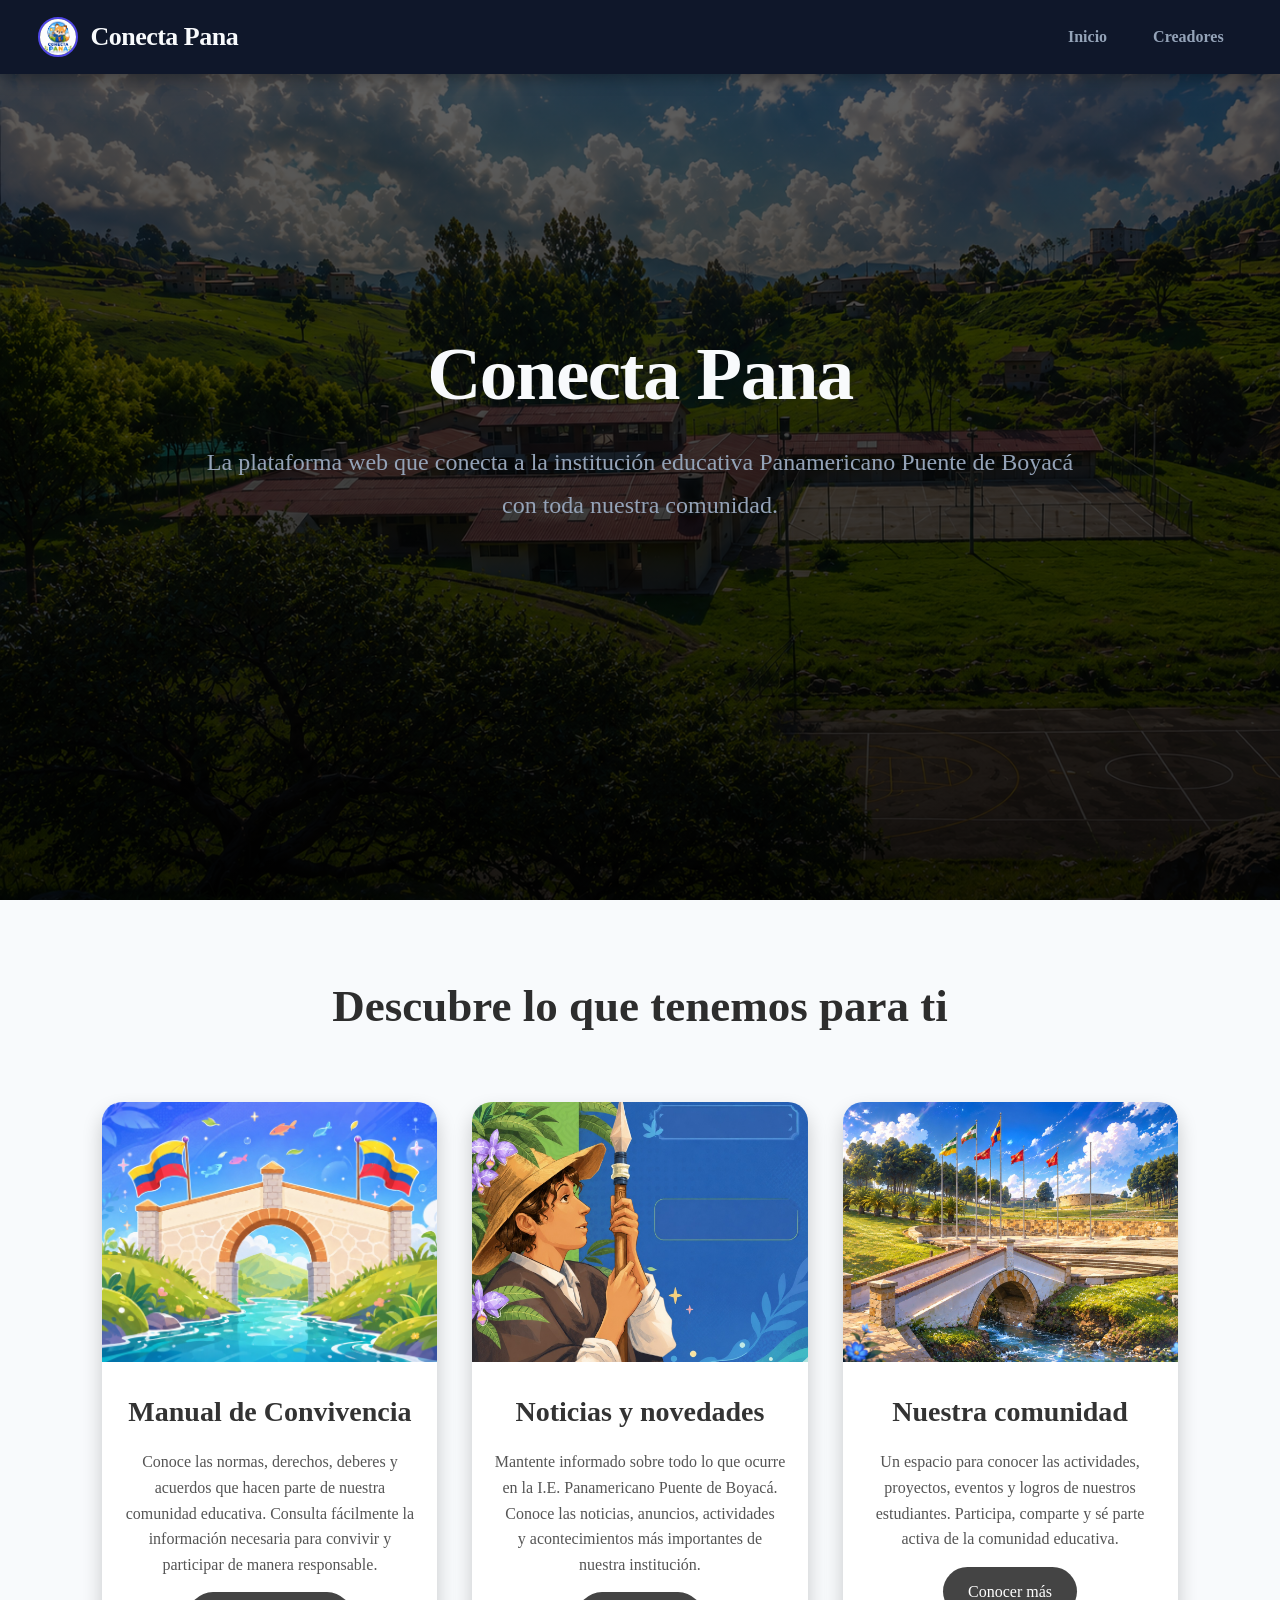
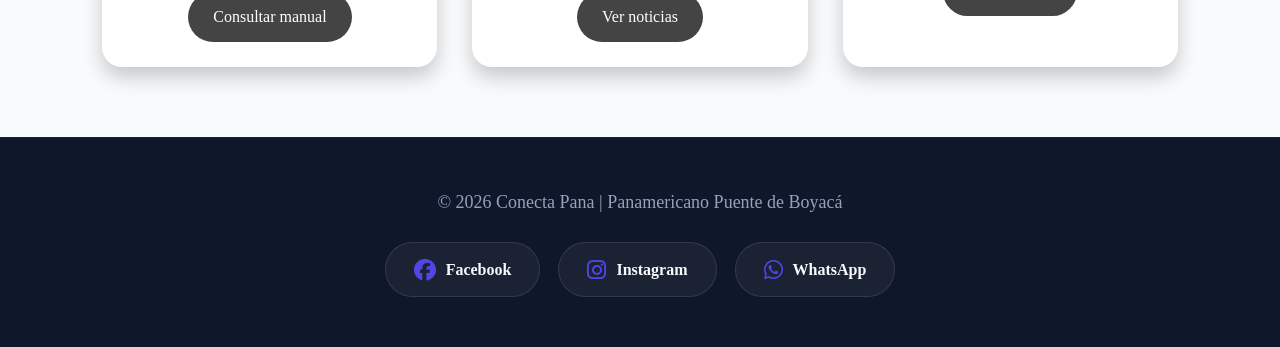
==== commit a4174c49: "Add files via upload" ====
--- a/index.html
+++ b/index.html
@@ -1,394 +1,232 @@
-```html
-<!DOCTYPE html>
-<html lang="es">
-<head>
-    <meta charset="UTF-8">
-    <meta name="viewport" content="width=device-width, initial-scale=1.0">
-    <title>Mi Página Web</title>
-
-    <style>
-        * {
-            margin: 0;
-            padding: 0;
-            box-sizing: border-box;
-            font-family: Arial, sans-serif;
-        }
-
-        html {
-            scroll-behavior: smooth;
-        }
-
-        body {
-            background: #f5f7fa;
-            color: #222;
-        }
-
-        /* NAVBAR */
-        header {
-            background: #111827;
-            color: white;
-            padding: 18px 8%;
-            display: flex;
-            justify-content: space-between;
-            align-items: center;
-            position: sticky;
-            top: 0;
-            z-index: 1000;
-        }
-
-        .logo {
-            font-size: 24px;
-            font-weight: bold;
-        }
-
-        nav a {
-            color: white;
-            text-decoration: none;
-            margin-left: 25px;
-            transition: 0.3s;
-        }
-
-        nav a:hover {
-            color: #60a5fa;
-        }
-
-        /* HERO */
-        .hero {
-            min-height: 90vh;
-            display: flex;
-            align-items: center;
-            justify-content: center;
-            text-align: center;
-            padding: 40px 20px;
-            background: linear-gradient(135deg, #2563eb, #7c3aed);
-            color: white;
-        }
-
-        .hero-content {
-            max-width: 800px;
-        }
-
-        .hero h1 {
-            font-size: 56px;
-            margin-bottom: 20px;
-        }
-
-        .hero p {
-            font-size: 20px;
-            line-height: 1.6;
-            margin-bottom: 30px;
-        }
-
-        .btn {
-            display: inline-block;
-            padding: 14px 28px;
-            background: white;
-            color: #2563eb;
-            text-decoration: none;
-            border-radius: 8px;
-            font-weight: bold;
-            transition: 0.3s;
-        }
-
-        .btn:hover {
-            transform: translateY(-3px);
-            box-shadow: 0 10px 20px rgba(0,0,0,0.2);
-        }
-
-        /* SECCIONES */
-        section {
-            padding: 80px 8%;
-        }
-
-        .section-title {
-            text-align: center;
-            font-size: 36px;
-            margin-bottom: 50px;
-        }
-
-        /* SERVICIOS */
-        .cards {
-            display: grid;
-            grid-template-columns: repeat(3, 1fr);
-            gap: 25px;
-        }
-
-        .card {
-            background: white;
-            padding: 35px;
-            border-radius: 15px;
-            text-align: center;
-            box-shadow: 0 5px 20px rgba(0,0,0,0.08);
-            transition: 0.3s;
-        }
-
-        .card:hover {
-            transform: translateY(-8px);
-        }
-
-        .card .icon {
-            font-size: 45px;
-            margin-bottom: 20px;
-        }
-
-        .card h3 {
-            margin-bottom: 15px;
-            font-size: 22px;
-        }
-
-        .card p {
-            color: #666;
-            line-height: 1.6;
-        }
-
-        /* SOBRE NOSOTROS */
-        .about {
-            background: white;
-        }
-
-        .about-content {
-            max-width: 900px;
-            margin: auto;
-            text-align: center;
-            line-height: 1.8;
-            font-size: 18px;
-            color: #555;
-        }
-
-        /* CONTACTO */
-        .contact-form {
-            max-width: 600px;
-            margin: auto;
-            background: white;
-            padding: 35px;
-            border-radius: 15px;
-            box-shadow: 0 5px 20px rgba(0,0,0,0.08);
-        }
-
-        .form-group {
-            margin-bottom: 20px;
-        }
-
-        .form-group label {
-            display: block;
-            margin-bottom: 8px;
-            font-weight: bold;
-        }
-
-        .form-group input,
-        .form-group textarea {
-            width: 100%;
-            padding: 13px;
-            border: 1px solid #ddd;
-            border-radius: 8px;
-            font-size: 16px;
-            outline: none;
-        }
-
-        .form-group textarea {
-            min-height: 140px;
-            resize: vertical;
-        }
-
-        .submit-btn {
-            width: 100%;
-            border: none;
-            padding: 15px;
-            background: #2563eb;
-            color: white;
-            font-size: 16px;
-            font-weight: bold;
-            border-radius: 8px;
-            cursor: pointer;
-            transition: 0.3s;
-        }
-
-        .submit-btn:hover {
-            background: #1d4ed8;
-        }
-
-        /* FOOTER */
-        footer {
-            background: #111827;
-            color: white;
-            text-align: center;
-            padding: 25px;
-        }
-
-        /* RESPONSIVE */
-        @media (max-width: 768px) {
-
-            header {
-                flex-direction: column;
-                gap: 15px;
-            }
-
-            nav a {
-                margin: 0 8px;
-                font-size: 14px;
-            }
-
-            .hero h1 {
-                font-size: 40px;
-            }
-
-            .hero p {
-                font-size: 17px;
-            }
-
-            .cards {
-                grid-template-columns: 1fr;
-            }
-
-            .section-title {
-                font-size: 30px;
-            }
-        }
-    </style>
-</head>
-
-<body>
-
-    <!-- MENÚ -->
-    <header>
-        <div class="logo">MiWeb</div>
-
-        <nav>
-            <a href="#inicio">Inicio</a>
-            <a href="#servicios">Servicios</a>
-            <a href="#nosotros">Nosotros</a>
-            <a href="#contacto">Contacto</a>
-        </nav>
-    </header>
-
-    <!-- INICIO -->
-    <section class="hero" id="inicio">
-        <div class="hero-content">
-            <h1>Bienvenido a Mi Página Web</h1>
-
-            <p>
-                Una página moderna, rápida y adaptable a celulares,
-                tablets y computadores.
-            </p>
-
-            <a href="#servicios" class="btn">
-                Conocer más
-            </a>
-        </div>
-    </section>
-
-    <!-- SERVICIOS -->
-    <section id="servicios">
-        <h2 class="section-title">Nuestros Servicios</h2>
-
-        <div class="cards">
-
-            <div class="card">
-                <div class="icon">💻</div>
-                <h3>Diseño Web</h3>
-                <p>
-                    Creamos páginas web modernas y profesionales
-                    para empresas y proyectos.
-                </p>
-            </div>
-
-            <div class="card">
-                <div class="icon">📱</div>
-                <h3>Diseño Responsive</h3>
-                <p>
-                    Tu página funcionará correctamente en celulares,
-                    tablets y computadores.
-                </p>
-            </div>
-
-            <div class="card">
-                <div class="icon">🚀</div>
-                <h3>Optimización</h3>
-                <p>
-                    Optimizamos tu sitio para mejorar velocidad,
-                    experiencia de usuario y rendimiento.
-                </p>
-            </div>
-
-        </div>
-    </section>
-
-    <!-- NOSOTROS -->
-    <section class="about" id="nosotros">
-        <h2 class="section-title">Sobre Nosotros</h2>
-
-        <div class="about-content">
-            <p>
-                Somos un equipo dedicado a crear soluciones digitales
-                sencillas, modernas y efectivas. Nuestro objetivo es
-                ayudarte a tener una presencia profesional en Internet.
-            </p>
-        </div>
-    </section>
-
-    <!-- CONTACTO -->
-    <section id="contacto">
-        <h2 class="section-title">Contáctanos</h2>
-
-        <form class="contact-form" onsubmit="enviarFormulario(event)">
-
-            <div class="form-group">
-                <label for="nombre">Nombre</label>
-                <input
-                    type="text"
-                    id="nombre"
-                    placeholder="Escribe tu nombre"
-                    required
-                >
-            </div>
-
-            <div class="form-group">
-                <label for="email">Correo electrónico</label>
-                <input
-                    type="email"
-                    id="email"
-                    placeholder="correo@ejemplo.com"
-                    required
-                >
-            </div>
-
-            <div class="form-group">
-                <label for="mensaje">Mensaje</label>
-                <textarea
-                    id="mensaje"
-                    placeholder="Escribe tu mensaje..."
-                    required
-                ></textarea>
-            </div>
-
-            <button type="submit" class="submit-btn">
-                Enviar mensaje
-            </button>
-
-        </form>
-    </section>
-
-    <!-- FOOTER -->
-    <footer>
-        <p>© 2026 MiWeb - Todos los derechos reservados.</p>
-    </footer>
-
-    <!-- JAVASCRIPT -->
-    <script>
-        function enviarFormulario(event) {
-            event.preventDefault();
-
-            const nombre = document.getElementById("nombre").value;
-
-            alert(
-                "¡Gracias, " + nombre +
-                "! Tu mensaje ha sido enviado."
-            );
-
-            event.target.reset();
-        }
-    </script>
-
-</body>
-</html>
-```
+<!DOCTYPE html>
+<html lang="es">
+
+<head>
+    <!-- Configuración de caracteres para soportar tildes y la letra 'ñ' -->
+    <meta charset="UTF-8">
+
+    <!-- Hace que la página sea "responsive" (se adapte a pantallas de celulares) -->
+    <meta name="viewport" content="width=device-width, initial-scale=1.0">
+
+    <!-- El título que aparece en la pestaña del navegador -->
+    <title>Conecta Pana - Panamericano Puente de Boyacá</title>
+
+    <!-- FUENTES DE GOOGLE FONTS -->
+    <link rel="preconnect" href="https://fonts.googleapis.com">
+    <link rel="preconnect" href="https://fonts.gstatic.com" crossorigin>
+    <link href="https://fonts.googleapis.com/css2?family=Outfit:wght@400;500;600;700;800;900&family=Plus+Jakarta+Sans:wght@300;400;500;600;700;800&family=Poppins:ital,wght@0,300;0,400;0,500;0,600;0,700;0,800;1,400&family=Space+Grotesk:wght@500;600;700&display=swap" rel="stylesheet">
+
+    <link rel="stylesheet" href="estilo25.css">
+
+    <!-- ICONOS -->
+    <link rel="stylesheet"
+          href="https://cdnjs.cloudflare.com/ajax/libs/font-awesome/6.5.1/css/all.min.css">
+
+</head>
+
+
+<body>
+
+<!-- =========================================
+     1. ENCABEZADO (HEADER)
+     Esta sección contiene el logotipo y el menú
+     de navegación para ir a otras páginas.
+========================================= -->
+
+<header>
+
+    <div class="logo">
+        <img src="img/icono.jpg" alt="Conecta Pana">
+        <span>Conecta Pana</span>
+    </div>
+
+
+    <nav>
+        <a href="index.html">
+            Inicio
+        </a>
+
+        <a href="creadores.html">
+            Creadores
+        </a>
+
+    </nav>
+
+</header>
+
+
+
+<!-- =========================================
+     2. SECCIÓN PRINCIPAL (HERO)
+     Es la primera vista de la página web.
+     Suele tener un título grande y un mensaje de impacto.
+========================================= -->
+
+<section class="hero">
+
+    <div class="contenido-hero">
+
+        <h1>
+            Conecta Pana
+        </h1>
+
+        <p>
+            La plataforma web que conecta a la institución educativa Panamericano Puente de Boyacá con toda nuestra comunidad.
+        </p>
+
+    </div>
+
+</section>
+
+
+<!-- =========================================
+     PRODUCTOS DESTACADOS
+========================================= -->
+
+<section class="productos">
+
+    <h2>
+        Descubre lo que tenemos para ti 
+    </h2>
+
+
+    <div class="contenedor-productos">
+
+
+        <!-- PRODUCTO 1 -->
+
+        <div class="card">
+
+            <img src="img/manual.jpg"
+                 alt="yogurt Natural">
+
+
+            <h3>
+                Manual de Convivencia
+            </h3>
+
+
+            <p>
+                Conoce las normas, derechos, deberes y acuerdos que hacen parte de nuestra comunidad educativa. Consulta fácilmente la información necesaria para convivir y participar de manera responsable.
+            </p>
+
+
+           
+
+
+            <a href="https://conectapana26.github.io/index.html#accesos"
+               class="btn-card">
+
+                Consultar manual
+
+            </a>
+
+        </div>
+
+
+
+        <!-- PRODUCTO 2 -->
+
+        <div class="card">
+
+            <img src="img/noticias.jpg"
+                 alt="Queso">
+
+
+            <h3>
+                Noticias y novedades
+            </h3>
+
+
+            <p>
+               Mantente informado sobre todo lo que ocurre en la I.E. Panamericano Puente de Boyacá. Conoce las noticias, anuncios, actividades y acontecimientos más importantes de nuestra institución.
+            </p>
+
+
+
+            <a href="https://conectapana26.github.io/#noticias"
+               class="btn-card">
+
+                Ver noticias
+
+            </a>
+
+        </div>
+
+
+
+        <!-- PRODUCTO 3 -->
+
+        <div class="card">
+
+            <img src="img/nuestra.jpg"
+                 alt=" Arequipe ">
+
+
+            <h3>
+                Nuestra comunidad
+            </h3>
+
+
+            <p>
+            Un espacio para conocer las actividades, proyectos, eventos y logros de nuestros estudiantes. Participa, comparte y sé parte activa de la comunidad educativa.
+                
+            </p>
+
+
+           
+
+
+            <a href="https://conectapana26.github.io/index.html#comunidad"
+               class="btn-card">
+
+                Conocer más
+
+            </a>
+
+        </div>
+
+
+    </div>
+
+</section>
+
+
+
+
+<!-- =========================================
+     4. PIE DE PÁGINA (FOOTER)
+     Ubicado al final de la página. Contiene
+     derechos de autor y enlaces a redes sociales.
+========================================= -->
+
+<footer>
+
+    <p>
+        © 2026 Conecta Pana |
+        Panamericano Puente de Boyacá
+    </p>
+
+
+    <div class="redes">
+
+        <a href="https://www.facebook.com/share/1NgxejmwJp/" target="_blank" aria-label="Facebook">
+            <i class="fab fa-facebook"></i> Facebook
+        </a>
+
+        <a href="https://www.instagram.com/conectapana?igsh=YWF6MXB4YnZzZ2s3" target="_blank" aria-label="Instagram">
+            <i class="fab fa-instagram"></i> Instagram
+        </a>
+
+        <a href="https://wa.me/qr/GBB5B2DM4W4XM1" target="_blank" aria-label="WhatsApp">
+            <i class="fab fa-whatsapp"></i> WhatsApp
+        </a>
+
+    </div>
+
+</footer>
+
+
+</body>
+
+</html>
--- a/estilo25.css
+++ b/estilo25.css
@@ -0,0 +1,653 @@
+@import url('https://fonts.googleapis.com/css2?family=Outfit:wght@400;500;600;700;800;900&family=Plus+Jakarta+Sans:wght@300;400;500;600;700;800&family=Poppins:ital,wght@0,300;0,400;0,500;0,600;0,700;0,800;1,400&family=Space+Grotesk:wght@500;600;700&display=swap');
+
+*{
+    margin:0;
+    padding:0;
+    box-sizing:border-box;
+    font-family: 'TeXGyreSchola', serif;
+}
+
+h1, h2, h3, h4, h5, h6, .logo, .btn, th {
+    font-family: 'TeXGyreSchola', serif;
+}
+
+body{
+    background:#F8FAFC;
+    color:#334155;
+    -webkit-font-smoothing: antialiased;
+    -moz-osx-font-smoothing: grayscale;
+    text-rendering: optimizeLegibility;
+    line-height: 1.6;
+}
+
+h1, h2, h3, h4, h5, h6 {
+    text-wrap: balance;
+    color: #0F172A;
+}
+p {
+    text-wrap: pretty;
+}
+
+/* =========================================
+   HEADER
+========================================= */
+
+header{
+    width:100%;
+    background:#0F172A;
+    padding:16px 3%;
+    display:flex;
+    justify-content:space-between;
+    align-items:center;
+    position:fixed;
+    top:0;
+    z-index:1000;
+    box-shadow:0 4px 15px rgba(0,0,0,.35);
+}
+
+.logo{
+    display:flex;
+    align-items:center;
+    gap:12px;
+    color:#F8FAFC;
+    font-size:26px;
+    font-weight:800;
+    letter-spacing:-0.5px;
+    text-decoration:none;
+}
+
+.logo img{
+    width:40px;
+    height:40px;
+    border-radius:50%;
+    object-fit:cover;
+    border:2px solid #4F46E5;
+}
+
+.logo span{
+    color:#F8FAFC;
+    font-weight:800;
+    display:inline-block;
+    transition:color 0.4s ease;
+}
+
+.logo:hover span{
+    color:#4F46E5;
+}
+
+nav{
+    display:flex;
+    align-items:center;
+    gap:10px;
+}
+
+nav a{
+    color:#94A3B8;
+    text-decoration:none;
+    padding:8px 18px;
+    border-radius:25px;
+    transition:0.3s ease;
+    font-size:16px;
+    font-weight:600;
+}
+
+nav a:hover{
+    color:#F8FAFC;
+    background:rgba(255,255,255,0.1);
+}
+
+
+/* =========================================
+   HERO
+========================================= */
+
+.hero{
+    width:100%;
+    height:100vh;
+    background:
+    linear-gradient(
+        rgba(0, 0, 0, 0.6),
+        rgba(0, 0, 0, 0.85)
+    ),
+    url("img/portada.png");
+    background-size:cover;
+    background-position:center;
+    display:flex;
+    justify-content:center;
+    align-items:center;
+    text-align:center;
+    padding:20px;
+}
+
+.contenido-hero{
+    color:#F8FAFC;
+    animation:aparecer 2s ease;
+    max-width: 900px;
+}
+
+.contenido-hero h1{
+    font-size:75px;
+    font-weight:800;
+    letter-spacing:-1.5px;
+    line-height:1.1;
+    margin-bottom:25px;
+    color: #F8FAFC;
+    transition:0.4s;
+}
+
+.contenido-hero h1:hover{
+    color:#4F46E5;
+    transform:scale(1.02);
+}
+
+.contenido-hero p{
+    font-size:24px;
+    font-weight:400;
+    line-height:1.8;
+    margin-bottom:40px;
+    color:#94A3B8;
+}
+
+/* =========================================
+   BOTONES
+========================================= */
+
+.botones{
+    display:flex;
+    justify-content:center;
+    gap:20px;
+    flex-wrap:wrap;
+}
+
+.btn{
+    background:#4F46E5;
+    color:#ffffff;
+    text-decoration:none;
+    padding:16px 40px;
+    border-radius:40px;
+    transition:0.4s;
+    font-weight:bold;
+    font-size: 18px;
+    border:2px solid #4F46E5;
+    box-shadow: 0 4px 15px rgba(79, 70, 229, 0.3);
+}
+
+.btn:hover{
+    background:transparent;
+    color:#4F46E5;
+    transform:translateY(-3px);
+    box-shadow: 0 8px 25px rgba(79, 70, 229, 0.4);
+}
+
+
+/* =========================================
+   PAGINAS
+========================================= */
+
+.pagina{
+    padding-top:120px;
+    min-height:100vh;
+}
+
+.encabezado-pagina{
+    text-align:center;
+    padding:70px 5% 40px;
+}
+
+.encabezado-pagina h1{
+    font-size:52px;
+    font-weight:800;
+    margin-bottom:20px;
+    color:#0F172A;
+    letter-spacing: -1px;
+}
+
+.encabezado-pagina p{
+    font-size:22px;
+    color:#475569;
+    max-width:900px;
+    margin:0 auto;
+    line-height:1.7;
+}
+
+/* =========================================
+   PRODUCTOS
+========================================= */
+
+.productos{
+
+    padding:70px 8%;
+
+    text-align:center;
+
+}
+
+
+.productos h2{
+
+    font-size:45px;
+
+    margin-bottom:60px;
+
+    color:#2d2d2d;
+
+}
+
+
+.contenedor-productos{
+
+    display:grid;
+
+    grid-template-columns:
+        repeat(
+            auto-fit,
+            minmax(280px,1fr)
+        );
+
+    gap:35px;
+
+}
+
+
+.card{
+
+    background:white;
+
+    border-radius:20px;
+
+    overflow:hidden;
+
+    box-shadow:
+        0 10px 20px rgba(0,0,0,.2);
+
+    transition:0.4s;
+
+}
+
+
+.card:hover{
+
+    transform:translateY(-10px);
+
+}
+
+
+.card img{
+
+    width:100%;
+
+    height:260px;
+
+    object-fit:cover;
+
+}
+
+
+.card h3{
+
+    margin:20px 0 15px;
+
+    font-size:28px;
+
+    color:#333;
+
+}
+
+
+.card p{
+
+    padding:0 20px;
+
+    margin-bottom:15px;
+
+    color:#555;
+
+}
+
+
+.precio{
+
+    display:block;
+
+    font-size:20px;
+
+    color:#444;
+
+    margin-bottom:20px;
+
+}
+
+
+.btn-card{
+
+    display:inline-block;
+
+    background:#444;
+
+    color:white;
+
+    text-decoration:none;
+
+    padding:12px 25px;
+
+    margin-bottom:25px;
+
+    border-radius:30px;
+
+    transition:0.4s;
+
+}
+
+
+.btn-card:hover{
+
+    background:#8c8c8c;
+
+    color:#111;
+
+}
+
+/* =========================================
+   SERVICIOS
+========================================= */
+
+.servicios{
+    display:grid;
+    grid-template-columns: repeat(auto-fit, minmax(320px, 1fr));
+    gap:45px;
+    padding:10px 5% 100px;
+    max-width: 1400px;
+    margin: 0 auto;
+}
+
+.servicio-card{
+    background-color: #E2E8F0;
+    text-align:center;
+    padding:50px 40px;
+    border-radius:24px;
+    box-shadow: 0 10px 30px rgba(15, 23, 42, 0.04), inset 0 0 0 1px rgba(79, 70, 229, 0.1);
+    transition: all 0.5s cubic-bezier(0.175, 0.885, 0.32, 1.275);
+    position: relative;
+    overflow: hidden;
+    display: flex;
+    flex-direction: column;
+    align-items: center;
+    justify-content: center;
+    height: 100%;
+}
+
+.servicio-card::before {
+    content: '';
+    position: absolute;
+    top: 0; left: 0; right: 0;
+    height: 6px;
+    background: linear-gradient(90deg, #4F46E5, #06B6D4);
+    transform: scaleX(0);
+    transform-origin: left;
+    transition: transform 0.5s ease;
+}
+
+.servicio-card:hover{
+    background-color: #ffffff;
+    transform:translateY(-15px);
+    box-shadow: 0 20px 40px rgba(15, 23, 42, 0.12), inset 0 0 0 1px rgba(79, 70, 229, 0.3);
+}
+
+.servicio-card:hover::before {
+    transform: scaleX(1);
+}
+
+.icono-servicio-wrapper {
+    width: 90px;
+    height: 90px;
+    background: #EEF2FF;
+    border-radius: 50%;
+    display: flex;
+    align-items: center;
+    justify-content: center;
+    margin-bottom: 30px;
+    transition: all 0.5s ease;
+}
+
+.icono-servicio{
+    font-size:40px;
+    color:#4F46E5;
+    transition: all 0.5s cubic-bezier(0.175, 0.885, 0.32, 1.275);
+}
+
+.servicio-card:hover .icono-servicio-wrapper {
+    background: #4F46E5;
+    transform: scale(1.1) rotate(10deg);
+    box-shadow: 0 10px 25px rgba(79, 70, 229, 0.3);
+}
+
+.servicio-card:hover .icono-servicio{
+    color: #ffffff;
+}
+
+.servicio-card h3{
+    margin-bottom:18px;
+    color:#0F172A;
+    font-size: 26px;
+    font-weight: 800;
+}
+
+.servicio-card p{
+    color:#475569;
+    line-height: 1.7;
+    font-size: 17px;
+}
+
+
+/* =========================================
+   CREADORES
+========================================= */
+
+.creadores{
+    display:grid;
+    grid-template-columns: repeat(4, 1fr);
+    gap:20px;
+    padding:50px 2%;
+    max-width: 1400px;
+    margin: 0 auto;
+}
+
+.creador{
+    background-color: #E2E8F0;
+    text-align:center;
+    padding:30px 20px;
+    border-radius:24px;
+    box-shadow: 0 10px 30px rgba(15, 23, 42, 0.04), inset 0 0 0 1px rgba(79, 70, 229, 0.1);
+    transition: all 0.4s ease;
+    display: flex;
+    flex-direction: column;
+    justify-content: flex-start;
+    height: 100%;
+}
+
+.creador:hover{
+    background-color: #ffffff;
+    transform:translateY(-12px);
+    box-shadow: 0 20px 40px rgba(15, 23, 42, 0.12), inset 0 0 0 1px rgba(79, 70, 229, 0.3);
+}
+
+.icono-creador{
+    font-size:55px;
+    color:#4F46E5;
+    margin-bottom:25px;
+    transition: all 0.4s ease;
+}
+
+.creador:hover .icono-creador{
+    transform: scale(1.1);
+}
+
+.creador h2{
+    margin-bottom:15px;
+    color:#0F172A;
+    font-size: 24px;
+}
+
+.creador p{
+    color:#475569;
+    line-height: 1.7;
+    margin:8px 0;
+}
+
+.proyecto-info{
+    max-width:1000px;
+    margin:40px auto 120px;
+    background: linear-gradient(135deg, #0F172A, #1E293B);
+    padding:60px 40px;
+    border-radius:30px;
+    text-align:center;
+    box-shadow: 0 20px 50px rgba(15, 23, 42, 0.15);
+}
+
+.proyecto-info h2{
+    font-size:40px;
+    margin-bottom:25px;
+    color:#F8FAFC;
+    letter-spacing: -0.5px;
+}
+
+.proyecto-info p{
+    color:#94A3B8;
+    line-height:1.8;
+    font-size: 20px;
+}
+
+/* =========================================
+   FOOTER
+========================================= */
+
+footer{
+    background:#0F172A;
+    color:#F8FAFC;
+    text-align:center;
+    padding:50px 3%;
+    border-top: 1px solid rgba(255,255,255,0.05);
+}
+
+footer p{
+    color: #94A3B8;
+    font-size: 18px;
+    margin-bottom: 25px;
+}
+
+.redes{
+    display:flex;
+    justify-content:center;
+    gap:18px;
+}
+
+.redes a{
+    padding:14px 28px;
+    border-radius:30px;
+    display:flex;
+    align-items:center;
+    justify-content:center;
+    gap:10px;
+    background:rgba(255,255,255,0.05);
+    color:#F8FAFC;
+    text-decoration:none;
+    border:1px solid rgba(255,255,255,0.1);
+    transition:0.4s;
+    font-weight:600;
+    font-size: 16px;
+}
+
+.redes i{
+    font-size:22px;
+    transition:0.4s;
+    color: #4F46E5;
+}
+
+.redes a:hover{
+    background:#4F46E5;
+    color:#ffffff;
+    border-color: #4F46E5;
+    transform:translateY(-5px);
+    box-shadow: 0 10px 20px rgba(79, 70, 229, 0.3);
+}
+
+.redes a:hover i{
+    color: #ffffff;
+}
+
+
+/* =========================================
+   ANIMACION
+========================================= */
+
+@keyframes aparecer{
+
+    from{
+
+        opacity:0;
+
+        transform:translateY(30px);
+
+    }
+
+    to{
+
+        opacity:1;
+
+        transform:translateY(0);
+
+    }
+
+}
+
+
+/* =========================================
+   RESPONSIVE
+========================================= */
+
+@media(max-width:768px){
+
+    header{
+
+        flex-direction:column;
+
+    }
+
+
+    nav{
+
+        margin-top:15px;
+
+    }
+
+
+    nav a{
+
+        display:inline-block;
+
+        margin:5px 8px;
+
+    }
+
+
+    .contenido-hero h1{
+
+        font-size:40px;
+
+    }
+
+
+    .contenido-hero p{
+
+        font-size:18px;
+
+    }
+
+
+    .encabezado-pagina h1{
+
+        font-size:38px;
+
+    }
+
+}
